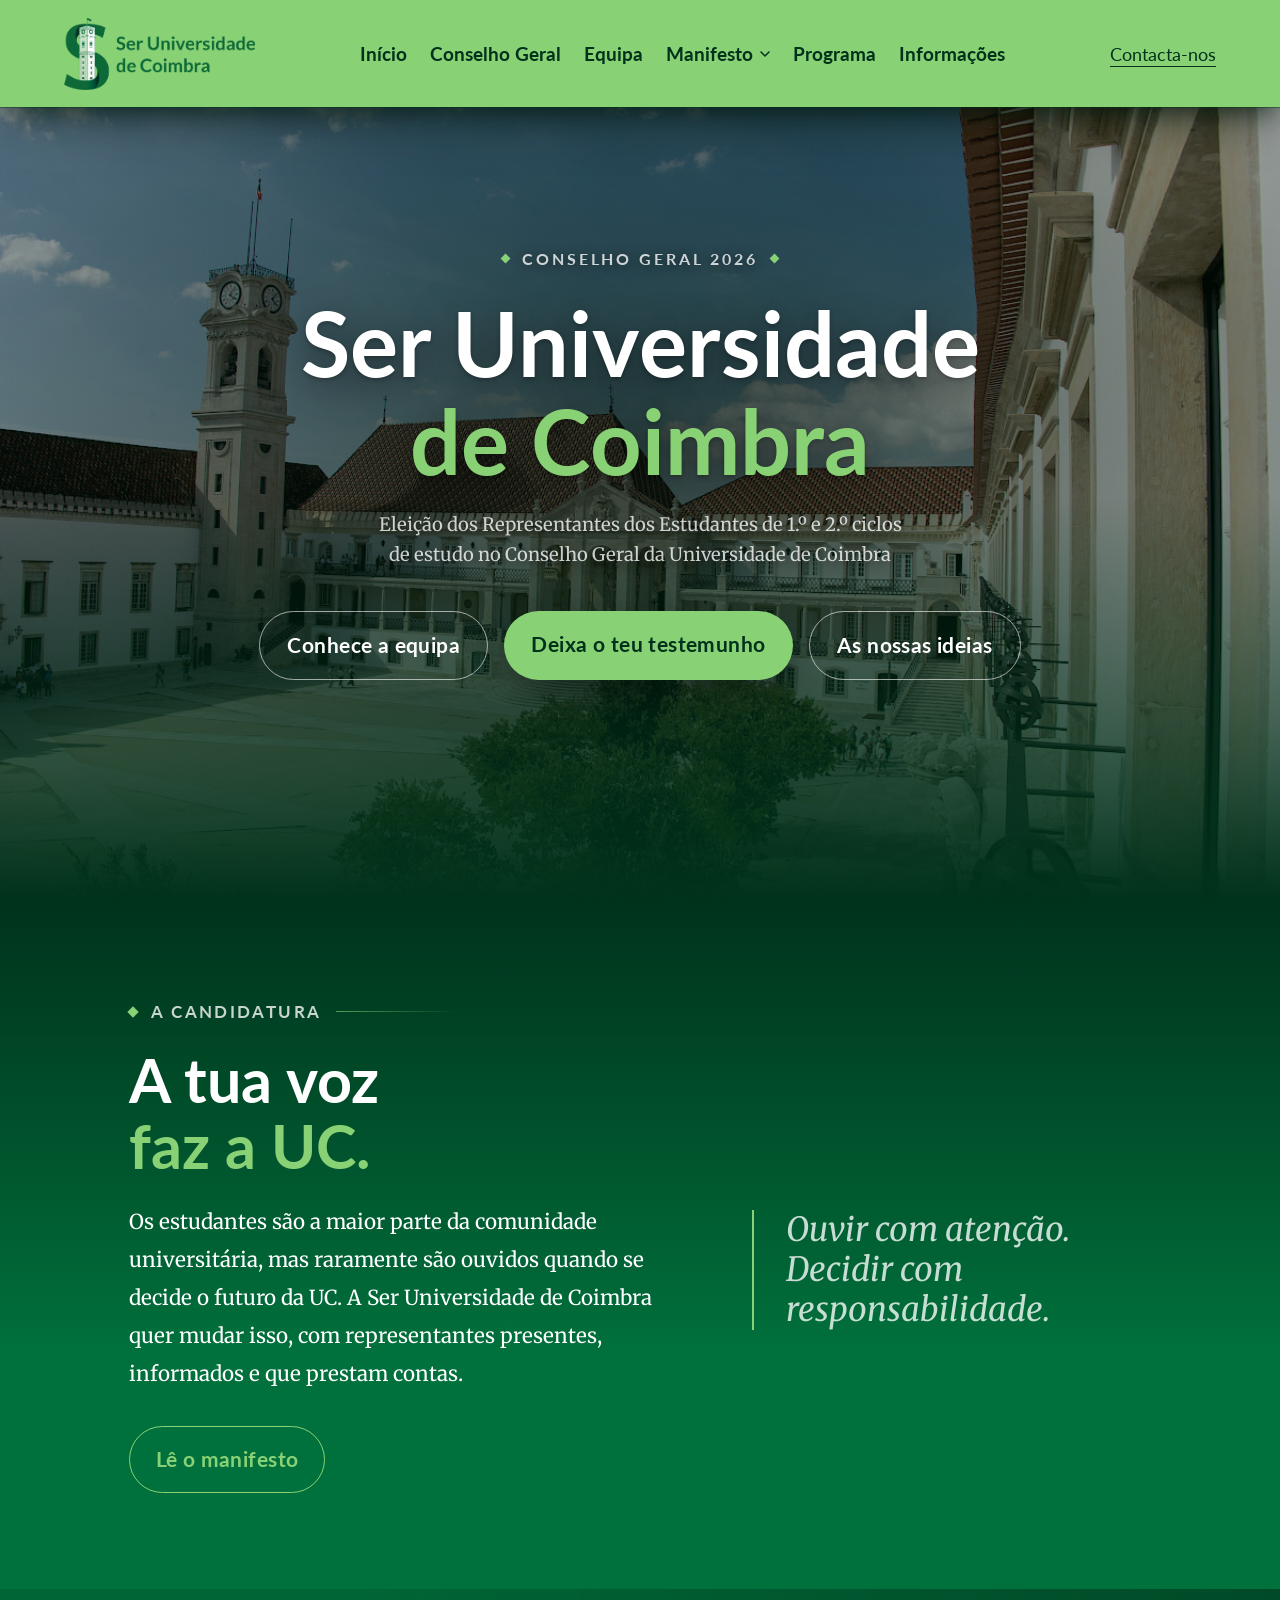
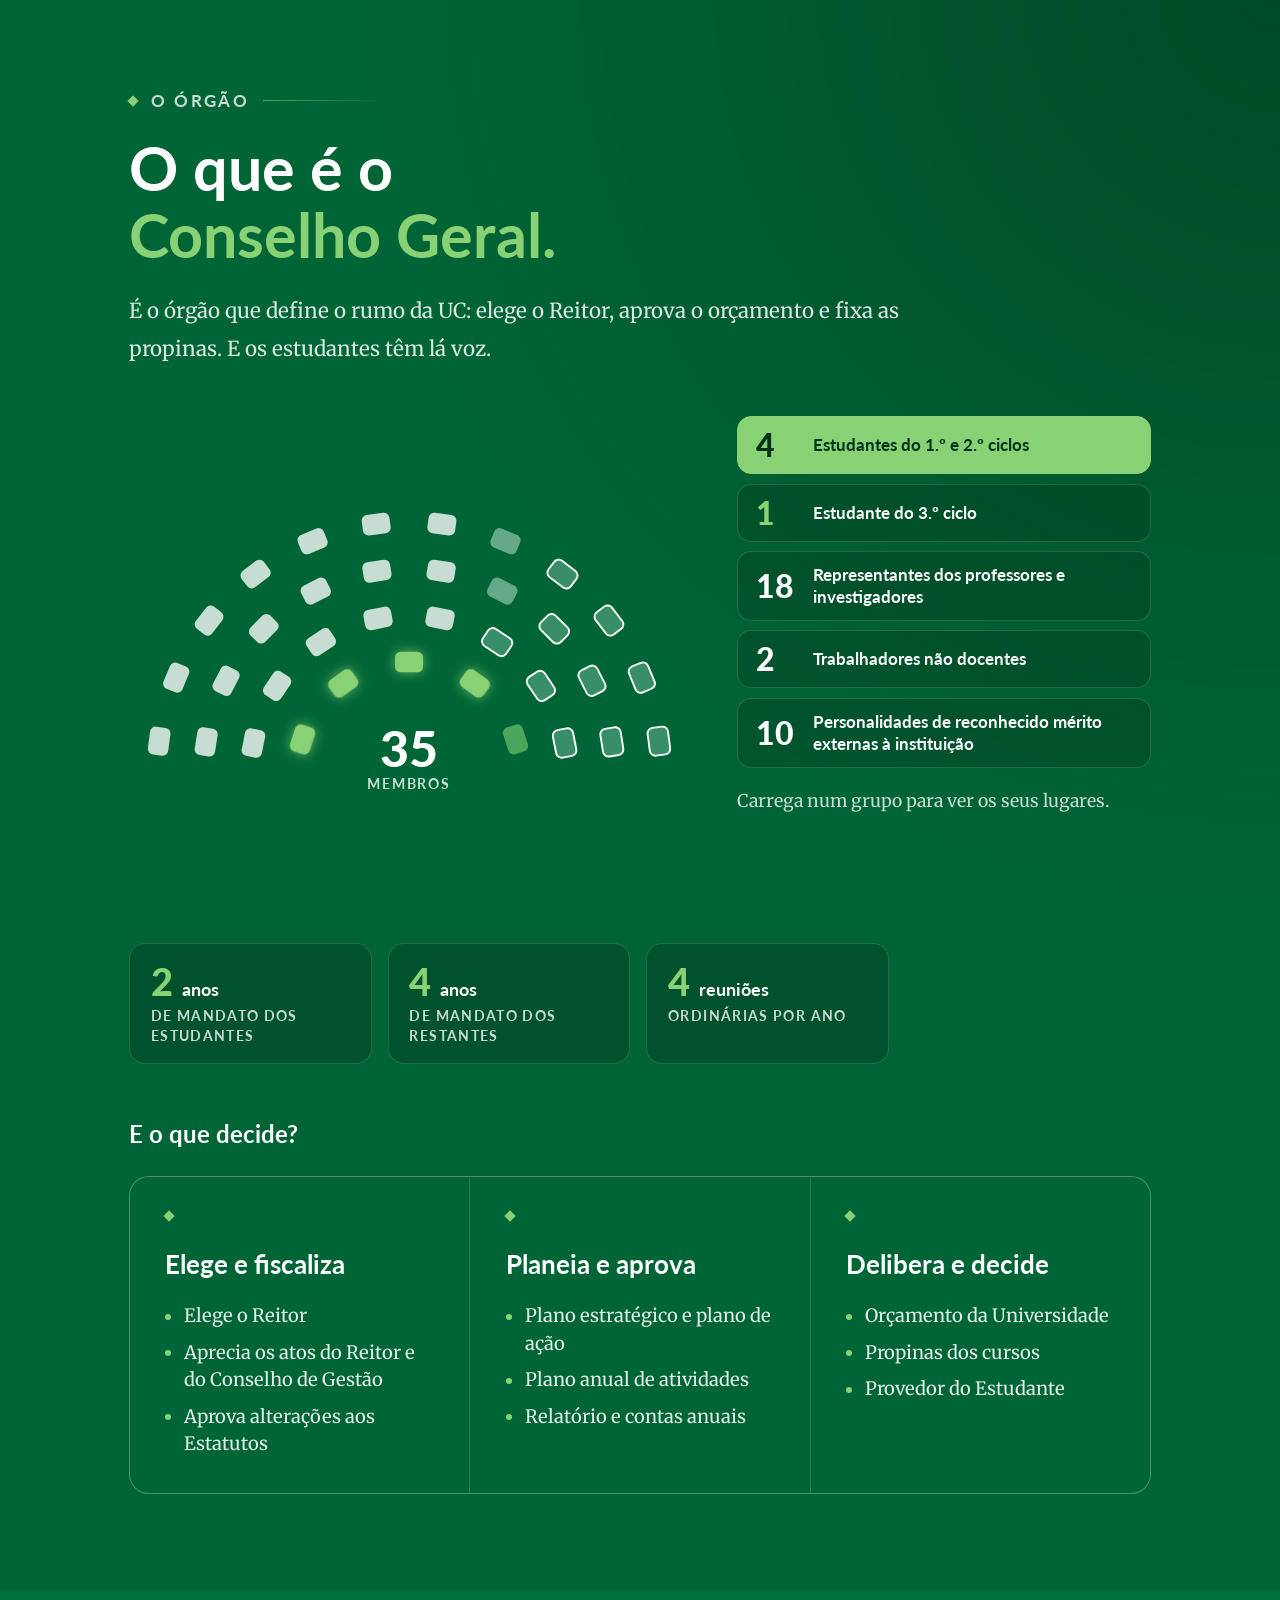
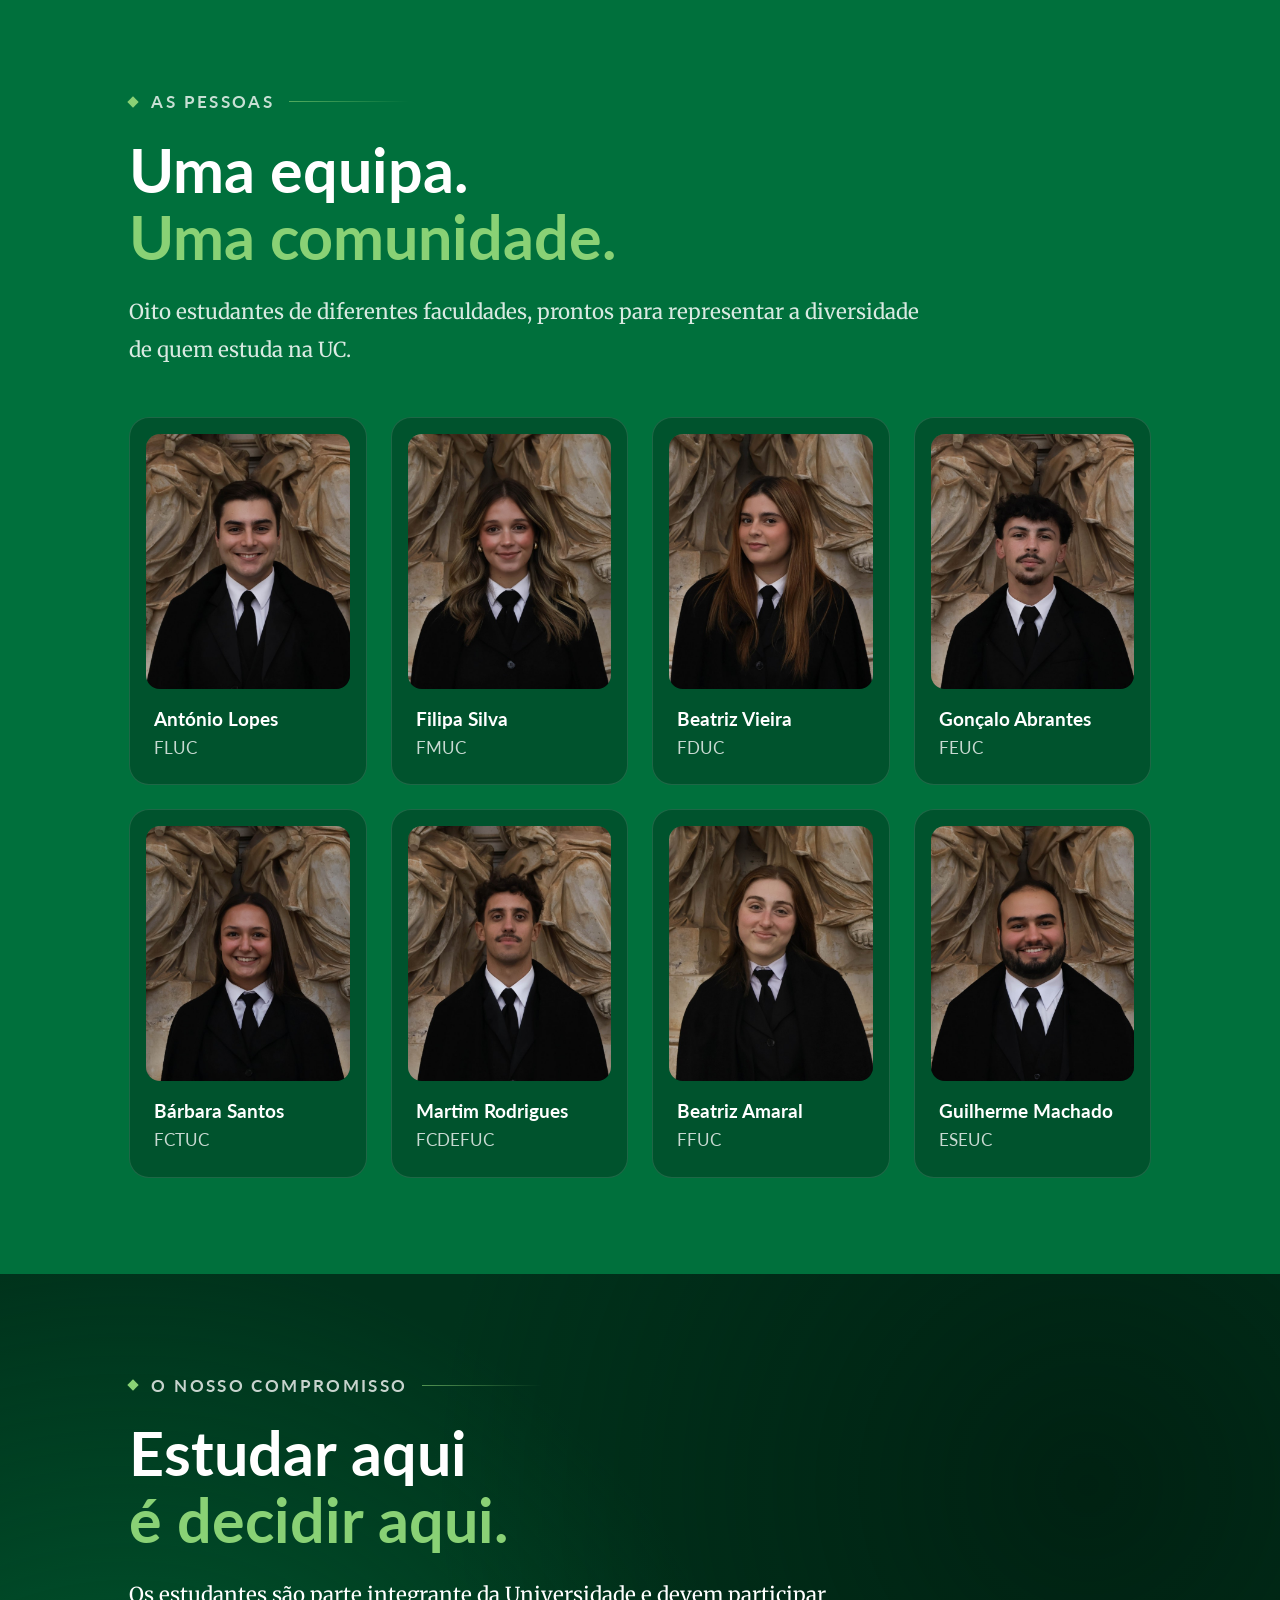
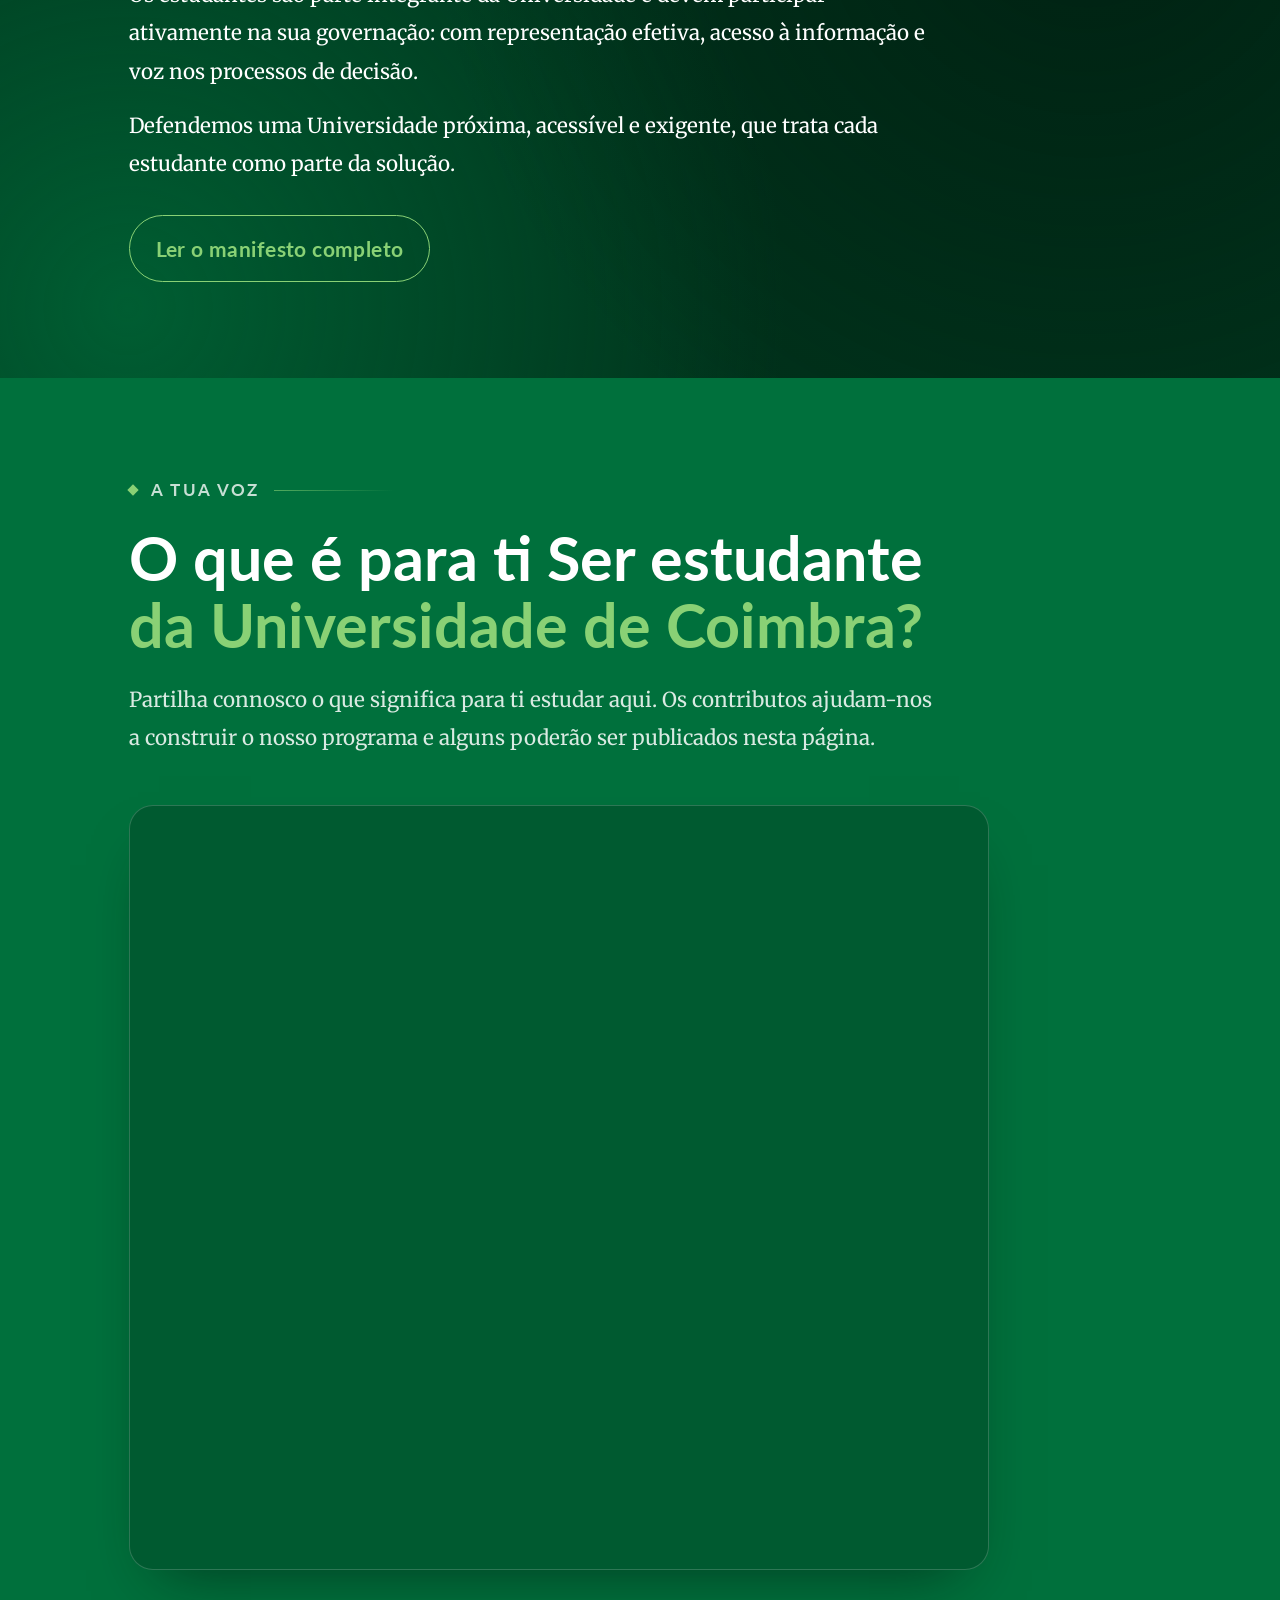
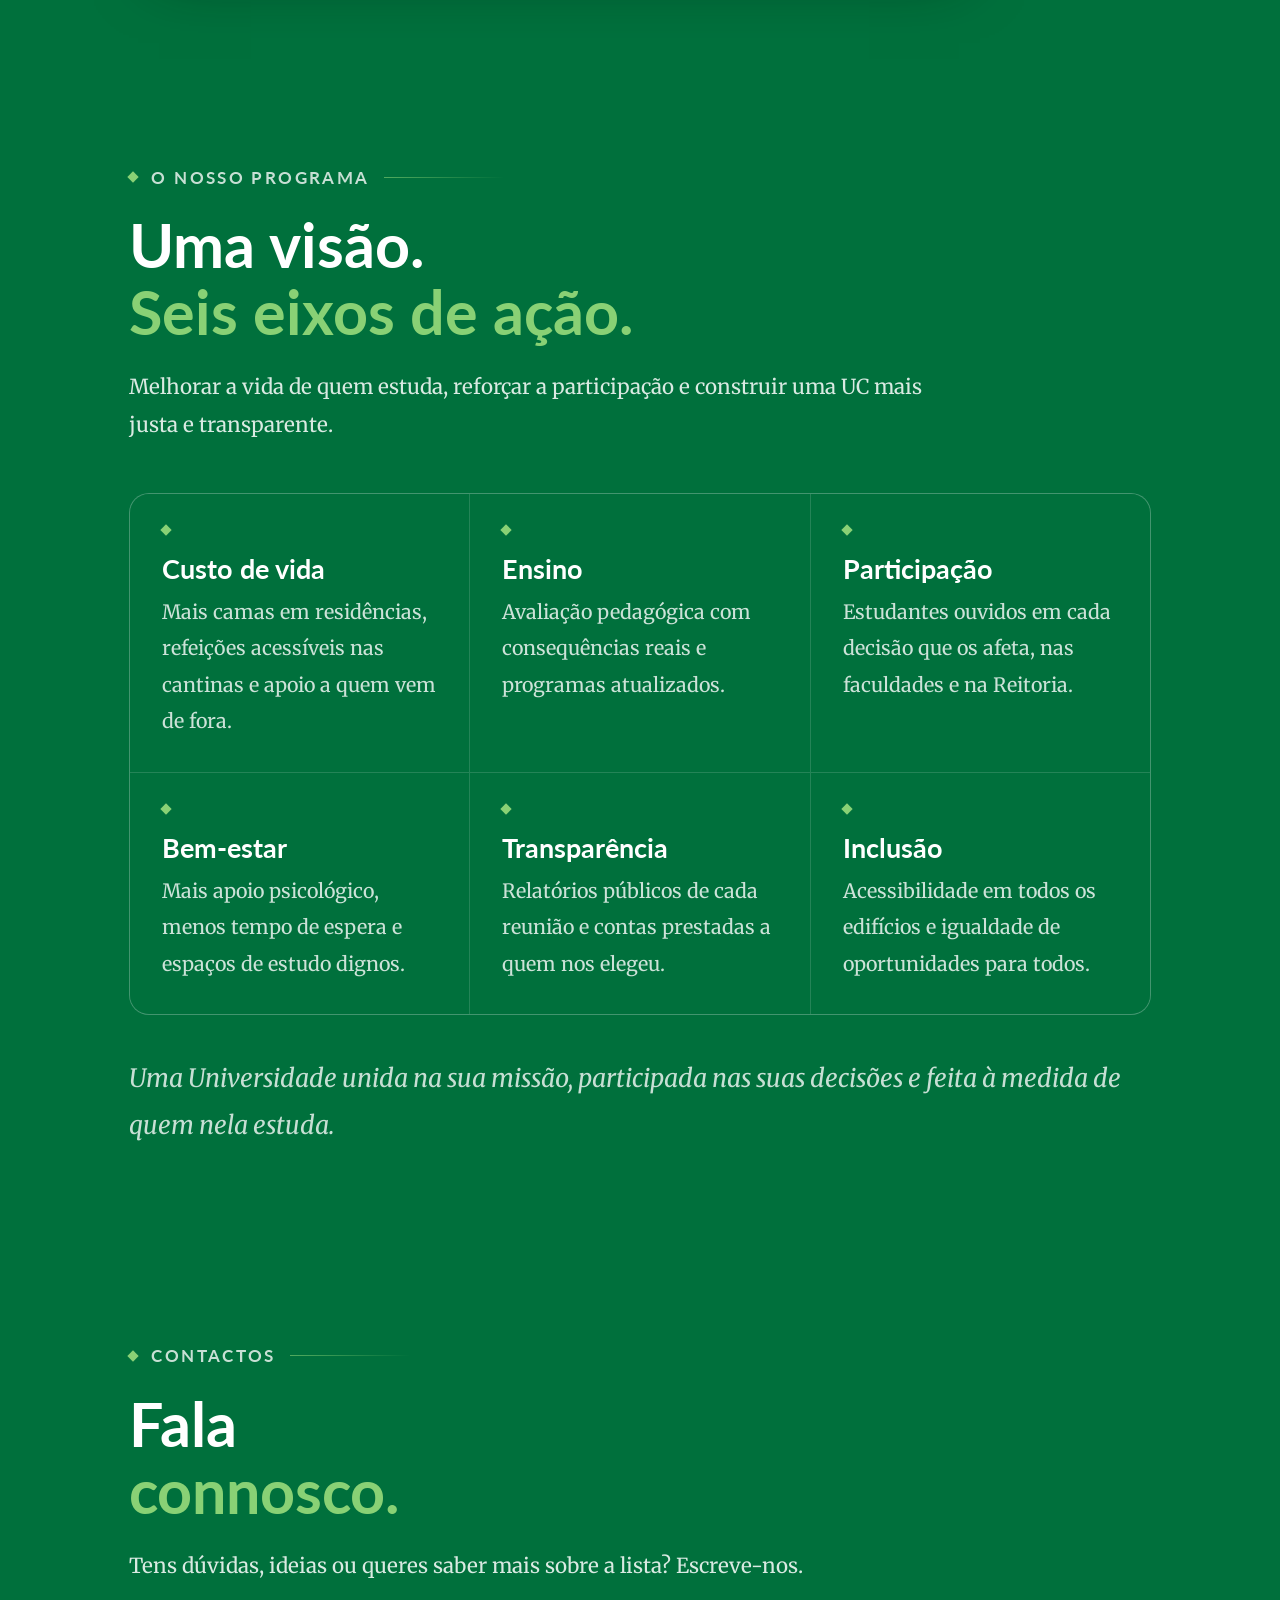
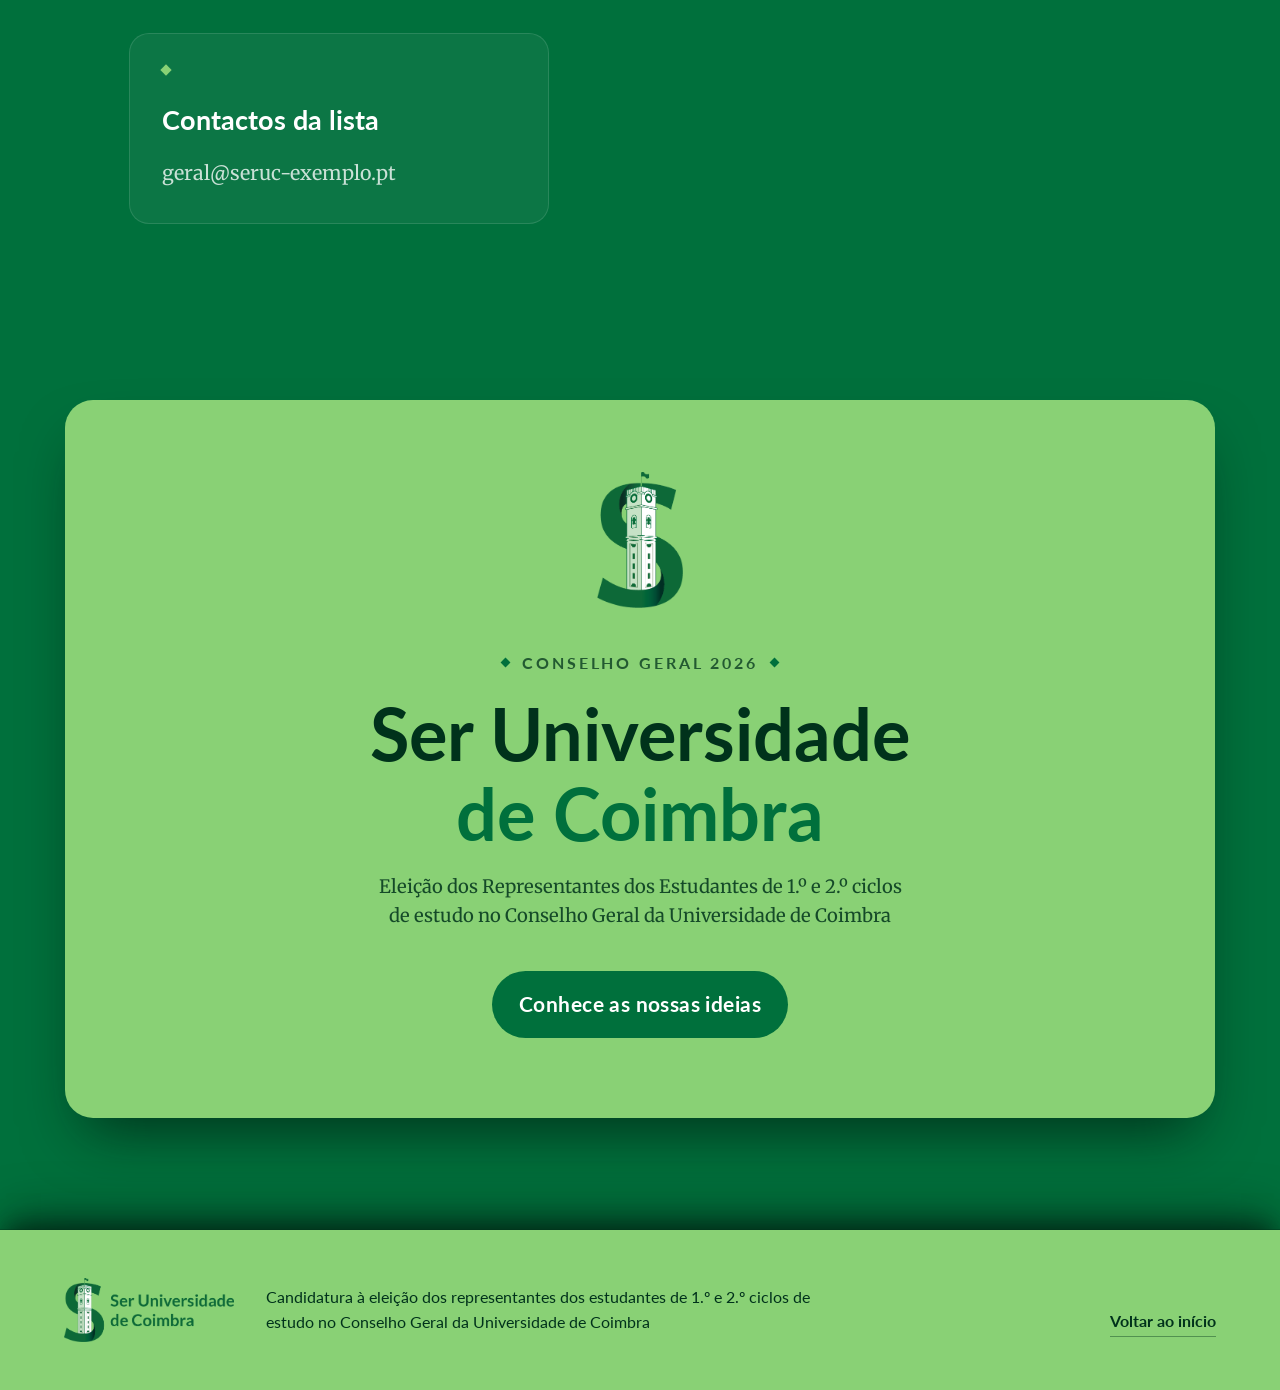
==== index.html @ 2ade587c "atualizacoes" ====
<!DOCTYPE html>
<html lang="pt">
<head>
  <meta charset="UTF-8">
  <meta name="viewport" content="width=device-width, initial-scale=1">
  <meta name="description" content="Ser Universidade de Coimbra, lista candidata à eleição dos representantes dos estudantes de 1.º e 2.º ciclos de estudo no Conselho Geral da Universidade de Coimbra.">
  <meta name="theme-color" content="#00703C">
  <title>Ser Universidade de Coimbra · Conselho Geral 2026</title>
  <link rel="preconnect" href="https://fonts.googleapis.com">
  <link rel="preconnect" href="https://fonts.gstatic.com" crossorigin>
  <link href="https://fonts.googleapis.com/css2?family=Lato:ital,wght@0,400;0,700;1,400;1,700&family=Merriweather:ital,wght@0,300;0,400;0,700;1,300;1,400&display=swap" rel="stylesheet">
  <link rel="icon" type="image/png" sizes="32x32" href="imagens/favicon-32.png">
  <link rel="apple-touch-icon" href="imagens/favicon-180.png">
  <link rel="stylesheet" href="style.css?v=3">
</head>
<body>
  <a class="saltar" href="#conteudo">Saltar para o conteúdo</a>

  <header id="cabecalho">
    <a class="marca" href="#inicio">
      <img class="marca-simbolo" src="imagens/logo-cor.png" alt="Ser Universidade de Coimbra">
    </a>
    <nav id="menu">
      <a href="#inicio">Início</a>
      <a href="#conselho-geral">Conselho Geral</a>
      <a href="#equipa">Equipa</a>
      <div class="menu-grupo">
        <button class="menu-grupo-botao" aria-expanded="false">Manifesto <svg viewBox="0 0 10 6" aria-hidden="true"><path d="M1 1l4 4 4-4" fill="none" stroke="currentColor" stroke-width="1.5" stroke-linecap="round" stroke-linejoin="round"/></svg></button>
        <div class="submenu">
          <a href="#manifesto">Em resumo</a>
          <a href="manifesto.html">Manifesto completo</a>
        </div>
      </div>
      <a href="#programa">Programa</a>
      <a href="#informacoes">Informações</a>
    </nav>
    <div class="cabecalho-acoes">
      <a class="contacto-ligacao" href="#contactos">Contacta-nos</a>
      <button class="menu-botao" aria-expanded="false" aria-controls="menu" aria-label="Abrir menu"><span></span><span></span><span></span></button>
    </div>
  </header>

  <section id="inicio">
    <div class="inicio-fundo"></div>
    <div class="inicio-conteudo">
      <p class="inicio-etiqueta">Conselho Geral 2026</p>
      <h1>Ser Universidade <em>de Coimbra</em></h1>
      <p class="inicio-subtitulo">Eleição dos Representantes dos Estudantes de 1.º e 2.º ciclos de estudo no Conselho Geral da Universidade de Coimbra</p>
      <div class="inicio-botoes">
        <a class="botao botao-secundario" href="#equipa">Conhece a equipa</a>
        <a class="botao botao-principal" href="#testemunhos">Deixa o teu testemunho</a>
        <a class="botao botao-secundario" href="#manifesto">As nossas ideias</a>
      </div>
    </div>
  </section>

  <main id="conteudo">
    <section id="apresentacao" class="bloco">
      <p class="bloco-etiqueta">A candidatura</p>
      <div class="apresentacao-grelha">
        <div>
          <h2>A tua voz <em>faz a UC.</em></h2>
          <p>Os estudantes são a maior parte da comunidade universitária, mas raramente são ouvidos quando se decide o futuro da UC. A Ser Universidade de Coimbra quer mudar isso, com representantes presentes, informados e que prestam contas.</p>
          <a class="botao-pagina" href="manifesto.html">Lê o manifesto</a>
        </div>
        <blockquote>Ouvir com atenção. Decidir com responsabilidade.</blockquote>
      </div>
    </section>

    <section id="conselho-geral" class="bloco conselho">
      <p class="bloco-etiqueta">O órgão</p>
      <h2>O que é o <em>Conselho Geral.</em></h2>
      <p class="bloco-intro">É o órgão que define o rumo da UC: elege o Reitor, aprova o orçamento e fixa as propinas. E os estudantes têm lá voz.</p>

      <div class="hemiciclo" data-ativo="">
        <div class="hemiciclo-grafico">
        <svg class="hemiciclo-svg" viewBox="0 0 600 320" role="img" aria-label="Os 35 lugares do Conselho Geral: 18 professores e investigadores, 4 estudantes do 1.º e 2.º ciclos, 1 estudante do 3.º ciclo, 2 trabalhadores e 10 personalidades externas">
          <rect class="lugar" data-grupo="estudantes-12" x="170.9" y="251.9" width="30" height="22" rx="6" transform="rotate(-72.0 185.9 262.9)"/>
          <rect class="lugar" data-grupo="estudantes-12" x="214.5" y="191.9" width="30" height="22" rx="6" transform="rotate(-36.0 229.5 202.9)"/>
          <rect class="lugar" data-grupo="estudantes-12" x="285.0" y="169.0" width="30" height="22" rx="6" transform="rotate(0.0 300.0 180.0)"/>
          <rect class="lugar" data-grupo="estudantes-12" x="355.5" y="191.9" width="30" height="22" rx="6" transform="rotate(36.0 370.5 202.9)"/>
          <rect class="lugar" data-grupo="estudantes-3" x="399.1" y="251.9" width="30" height="22" rx="6" transform="rotate(72.0 414.1 262.9)"/>
          <rect class="lugar" data-grupo="docentes" x="118.3" y="255.8" width="30" height="22" rx="6" transform="rotate(-78.8 133.3 266.8)"/>
          <rect class="lugar" data-grupo="docentes" x="143.7" y="194.6" width="30" height="22" rx="6" transform="rotate(-56.2 158.7 205.6)"/>
          <rect class="lugar" data-grupo="docentes" x="190.6" y="147.7" width="30" height="22" rx="6" transform="rotate(-33.7 205.6 158.7)"/>
          <rect class="lugar" data-grupo="docentes" x="251.8" y="122.3" width="30" height="22" rx="6" transform="rotate(-11.2 266.8 133.3)"/>
          <rect class="lugar" data-grupo="docentes" x="318.2" y="122.3" width="30" height="22" rx="6" transform="rotate(11.2 333.2 133.3)"/>
          <rect class="lugar" data-grupo="externos" x="379.4" y="147.7" width="30" height="22" rx="6" transform="rotate(33.8 394.4 158.7)"/>
          <rect class="lugar" data-grupo="externos" x="426.3" y="194.6" width="30" height="22" rx="6" transform="rotate(56.2 441.3 205.6)"/>
          <rect class="lugar" data-grupo="externos" x="451.7" y="255.8" width="30" height="22" rx="6" transform="rotate(78.8 466.7 266.8)"/>
          <rect class="lugar" data-grupo="docentes" x="67.7" y="254.6" width="30" height="22" rx="6" transform="rotate(-81.0 82.7 265.6)"/>
          <rect class="lugar" data-grupo="docentes" x="89.0" y="189.1" width="30" height="22" rx="6" transform="rotate(-63.0 104.0 200.1)"/>
          <rect class="lugar" data-grupo="docentes" x="129.4" y="133.4" width="30" height="22" rx="6" transform="rotate(-45.0 144.4 144.4)"/>
          <rect class="lugar" data-grupo="docentes" x="185.1" y="93.0" width="30" height="22" rx="6" transform="rotate(-27.0 200.1 104.0)"/>
          <rect class="lugar" data-grupo="docentes" x="250.6" y="71.7" width="30" height="22" rx="6" transform="rotate(-9.0 265.6 82.7)"/>
          <rect class="lugar" data-grupo="docentes" x="319.4" y="71.7" width="30" height="22" rx="6" transform="rotate(9.0 334.4 82.7)"/>
          <rect class="lugar" data-grupo="trabalhadores" x="384.9" y="93.0" width="30" height="22" rx="6" transform="rotate(27.0 399.9 104.0)"/>
          <rect class="lugar" data-grupo="externos" x="440.6" y="133.4" width="30" height="22" rx="6" transform="rotate(45.0 455.6 144.4)"/>
          <rect class="lugar" data-grupo="externos" x="481.0" y="189.1" width="30" height="22" rx="6" transform="rotate(63.0 496.0 200.1)"/>
          <rect class="lugar" data-grupo="externos" x="502.3" y="254.6" width="30" height="22" rx="6" transform="rotate(81.0 517.3 265.6)"/>
          <rect class="lugar" data-grupo="docentes" x="17.3" y="253.8" width="30" height="22" rx="6" transform="rotate(-82.5 32.3 264.8)"/>
          <rect class="lugar" data-grupo="docentes" x="35.6" y="185.7" width="30" height="22" rx="6" transform="rotate(-67.5 50.6 196.7)"/>
          <rect class="lugar" data-grupo="docentes" x="70.8" y="124.6" width="30" height="22" rx="6" transform="rotate(-52.5 85.8 135.6)"/>
          <rect class="lugar" data-grupo="docentes" x="120.6" y="74.8" width="30" height="22" rx="6" transform="rotate(-37.5 135.6 85.8)"/>
          <rect class="lugar" data-grupo="docentes" x="181.7" y="39.6" width="30" height="22" rx="6" transform="rotate(-22.5 196.7 50.6)"/>
          <rect class="lugar" data-grupo="docentes" x="249.8" y="21.3" width="30" height="22" rx="6" transform="rotate(-7.5 264.8 32.3)"/>
          <rect class="lugar" data-grupo="docentes" x="320.2" y="21.3" width="30" height="22" rx="6" transform="rotate(7.5 335.2 32.3)"/>
          <rect class="lugar" data-grupo="trabalhadores" x="388.3" y="39.6" width="30" height="22" rx="6" transform="rotate(22.5 403.3 50.6)"/>
          <rect class="lugar" data-grupo="externos" x="449.4" y="74.8" width="30" height="22" rx="6" transform="rotate(37.5 464.4 85.8)"/>
          <rect class="lugar" data-grupo="externos" x="499.2" y="124.6" width="30" height="22" rx="6" transform="rotate(52.5 514.2 135.6)"/>
          <rect class="lugar" data-grupo="externos" x="534.4" y="185.7" width="30" height="22" rx="6" transform="rotate(67.5 549.4 196.7)"/>
          <rect class="lugar" data-grupo="externos" x="552.7" y="253.8" width="30" height="22" rx="6" transform="rotate(82.5 567.7 264.8)"/>
          <text class="hemiciclo-total" x="300" y="292" text-anchor="middle">35</text>
          <text class="hemiciclo-total-legenda" x="300" y="316" text-anchor="middle">membros</text>
        </svg>
        </div>
        <div class="hemiciclo-painel">
          <div class="grupos" role="group" aria-label="Escolhe um grupo para ver os seus lugares">
            <button type="button" class="grupo grupo-estudantes-12" data-grupo="estudantes-12"><strong>4</strong><span>Estudantes do 1.º e 2.º ciclos</span></button>
            <button type="button" class="grupo grupo-estudantes-3" data-grupo="estudantes-3"><strong>1</strong><span>Estudante do 3.º ciclo</span></button>
            <button type="button" class="grupo grupo-docentes" data-grupo="docentes"><strong>18</strong><span>Representantes dos professores e investigadores</span></button>
            <button type="button" class="grupo grupo-trabalhadores" data-grupo="trabalhadores"><strong>2</strong><span>Trabalhadores não docentes</span></button>
            <button type="button" class="grupo grupo-externos" data-grupo="externos"><strong>10</strong><span>Personalidades de reconhecido mérito externas à instituição</span></button>
          </div>
          <p class="hemiciclo-nota" aria-live="polite">Carrega num grupo para ver os seus lugares.</p>
        </div>
      </div>

      <div class="conselho-factos">
        <div class="facto"><p class="facto-numero">2 <span>anos</span></p><p class="facto-nota">de mandato dos estudantes</p></div>
        <div class="facto"><p class="facto-numero">4 <span>anos</span></p><p class="facto-nota">de mandato dos restantes</p></div>
        <div class="facto"><p class="facto-numero">4 <span>reuniões</span></p><p class="facto-nota">ordinárias por ano</p></div>
      </div>

      <p class="competencias-titulo">E o que decide?</p>
      <div class="competencias">
        <article class="competencia">
          <h4>Elege e fiscaliza</h4>
          <ul>
            <li>Elege o Reitor</li>
            <li>Aprecia os atos do Reitor e do Conselho de Gestão</li>
            <li>Aprova alterações aos Estatutos</li>
          </ul>
        </article>
        <article class="competencia">
          <h4>Planeia e aprova</h4>
          <ul>
            <li>Plano estratégico e plano de ação</li>
            <li>Plano anual de atividades</li>
            <li>Relatório e contas anuais</li>
          </ul>
        </article>
        <article class="competencia">
          <h4>Delibera e decide</h4>
          <ul>
            <li>Orçamento da Universidade</li>
            <li>Propinas dos cursos</li>
            <li>Provedor do Estudante</li>
          </ul>
        </article>
      </div>
    </section>

    <section id="equipa" class="bloco">
      <p class="bloco-etiqueta">As pessoas</p>
      <h2>Uma equipa. <em>Uma comunidade.</em></h2>
      <p class="bloco-intro">Oito estudantes de diferentes faculdades, prontos para representar a diversidade de quem estuda na UC.</p>
      <div class="equipa-grelha">
        <article class="candidato">
          <div class="candidato-foto"><img src="imagens/equipa/antonio.jpg" alt="António Lopes" loading="lazy"></div>
          <h3>António Lopes</h3>
          <p>FLUC</p>
        </article>
        <article class="candidato">
          <div class="candidato-foto"><img src="imagens/equipa/filipa_silva.jpg" alt="Filipa Silva" loading="lazy"></div>
          <h3>Filipa Silva</h3>
          <p>FMUC</p>
        </article>
        <article class="candidato">
          <div class="candidato-foto"><img src="imagens/equipa/beatriz_vieira.jpg" alt="Beatriz Vieira" loading="lazy"></div>
          <h3>Beatriz Vieira</h3>
          <p>FDUC</p>
        </article>
        <article class="candidato">
          <div class="candidato-foto"><img src="imagens/equipa/goncalo_abrantes.jpg" alt="Gonçalo Abrantes" loading="lazy"></div>
          <h3>Gonçalo Abrantes</h3>
          <p>FEUC</p>
        </article>
        <article class="candidato">
          <div class="candidato-foto"><img src="imagens/equipa/barbara_santos.jpg" alt="Bárbara Santos" loading="lazy"></div>
          <h3>Bárbara Santos</h3>
          <p>FCTUC</p>
        </article>
        <article class="candidato">
          <div class="candidato-foto"><img src="imagens/equipa/martim_rodrigues.jpg" alt="Martim Rodrigues" loading="lazy"></div>
          <h3>Martim Rodrigues</h3>
          <p>FCDEFUC</p>
        </article>
        <article class="candidato">
          <div class="candidato-foto"><img src="imagens/equipa/beatriz_amaral.jpg" alt="Beatriz Amaral" loading="lazy"></div>
          <h3>Beatriz Amaral</h3>
          <p>FFUC</p>
        </article>
        <article class="candidato">
          <div class="candidato-foto"><img src="imagens/equipa/guilherme_machado.jpg" alt="Guilherme Machado" loading="lazy"></div>
          <h3>Guilherme Machado</h3>
          <p>ESEUC</p>
        </article>
      </div>
    </section>

    <section id="manifesto" class="bloco bloco-destaque">
      <p class="bloco-etiqueta">O nosso compromisso</p>
      <h2>Estudar aqui <em>é decidir aqui.</em></h2>
      <p>Os estudantes são parte integrante da Universidade e devem participar ativamente na sua governação: com representação efetiva, acesso à informação e voz nos processos de decisão.</p>
      <p>Defendemos uma Universidade próxima, acessível e exigente, que trata cada estudante como parte da solução.</p>
      <a class="botao-pagina" href="manifesto.html">Ler o manifesto completo</a>
    </section>

    <section id="testemunhos" class="bloco testemunhos">
      <p class="bloco-etiqueta">A tua voz</p>
      <h2>O que é para ti Ser estudante <em>da Universidade de Coimbra?</em></h2>
      <p class="bloco-intro">Partilha connosco o que significa para ti estudar aqui. Os contributos ajudam-nos a construir o nosso programa e alguns poderão ser publicados nesta página.</p>
      <div class="testemunhos-cartao">
        <iframe data-tally-src="https://tally.so/embed/xVMOxd?alignLeft=1&hideTitle=1&transparentBackground=1&dynamicHeight=1" loading="lazy" width="100%" height="711" frameborder="0" marginheight="0" marginwidth="0" title="Testemunhos - Ser estudante da UC"></iframe>
      </div>

      <div class="testemunhos-publicados">
        <p class="testemunhos-subtitulo">O que dizem os estudantes</p>
        <div class="testemunhos-lista"></div>
        <button class="botao-pagina testemunhos-mais" type="button" hidden>Ver mais testemunhos</button>
      </div>
    </section>

    <section id="programa" class="bloco">
      <p class="bloco-etiqueta">O nosso programa</p>
      <h2>Uma visão. <em>Seis eixos de ação.</em></h2>
      <p class="bloco-intro">Melhorar a vida de quem estuda, reforçar a participação e construir uma UC mais justa e transparente.</p>
      <div class="programa-grelha">
        <article class="eixo" id="eixo-custo">
          <h3>Custo de vida</h3>
          <p>Mais camas em residências, refeições acessíveis nas cantinas e apoio a quem vem de fora.</p>
        </article>
        <article class="eixo" id="eixo-ensino">
          <h3>Ensino</h3>
          <p>Avaliação pedagógica com consequências reais e programas atualizados.</p>
        </article>
        <article class="eixo" id="eixo-participacao">
          <h3>Participação</h3>
          <p>Estudantes ouvidos em cada decisão que os afeta, nas faculdades e na Reitoria.</p>
        </article>
        <article class="eixo" id="eixo-bem-estar">
          <h3>Bem-estar</h3>
          <p>Mais apoio psicológico, menos tempo de espera e espaços de estudo dignos.</p>
        </article>
        <article class="eixo" id="eixo-transparencia">
          <h3>Transparência</h3>
          <p>Relatórios públicos de cada reunião e contas prestadas a quem nos elegeu.</p>
        </article>
        <article class="eixo" id="eixo-inclusao">
          <h3>Inclusão</h3>
          <p>Acessibilidade em todos os edifícios e igualdade de oportunidades para todos.</p>
        </article>
      </div>
      <p class="programa-fecho">Uma Universidade unida na sua missão, participada nas suas decisões e feita à medida de quem nela estuda.</p>
    </section>

    <section id="informacoes" class="bloco">
      <p class="bloco-etiqueta">Contactos</p>
      <h2>Fala <em>connosco.</em></h2>
      <p class="bloco-intro">Tens dúvidas, ideias ou queres saber mais sobre a lista? Escreve-nos.</p>
      <div class="info-grelha">
        <a class="info-cartao" id="contactos" href="mailto:geral@seruc-exemplo.pt">
          <strong>Contactos da lista</strong>
          <span>geral@seruc-exemplo.pt</span>
        </a>
      </div>
    </section>

    <section class="chamada">
      <div class="chamada-cartao">
        <img class="chamada-logo" src="imagens/simbolo-cor.png" alt="Símbolo da lista Ser Universidade de Coimbra">
        <p class="inicio-etiqueta">Conselho Geral 2026</p>
        <h2>Ser Universidade <em>de Coimbra</em></h2>
        <p class="inicio-subtitulo">Eleição dos Representantes dos Estudantes de 1.º e 2.º ciclos de estudo no Conselho Geral da Universidade de Coimbra</p>
        <a class="botao botao-principal" href="manifesto.html">Conhece as nossas ideias</a>
      </div>
    </section>
  </main>

  <footer>
    <div class="rodape-marca">
      <img class="marca-simbolo" src="imagens/logo-cor.png" alt="Ser Universidade de Coimbra">
      <p>Candidatura à eleição dos representantes dos estudantes de 1.º e 2.º ciclos de estudo no Conselho Geral da Universidade de Coimbra</p>
    </div>
    <a class="ligacao" href="#inicio">Voltar ao início</a>
  </footer>

  <script src="script.js?v=3"></script>
  <script>var d=document,w="https://tally.so/widgets/embed.js",v=function(){"undefined"!=typeof Tally?Tally.loadEmbeds():d.querySelectorAll("iframe[data-tally-src]:not([src])").forEach((function(e){e.src=e.dataset.tallySrc}))};if("undefined"!=typeof Tally)v();else if(d.querySelector('script[src="'+w+'"]')==null){var s=d.createElement("script");s.src=w,s.onload=v,s.onerror=v,d.body.appendChild(s);}</script>
</body>
</html>
---- style.css ----
:root {
  --escuro: #00703C;
  --profundo: color-mix(in srgb, var(--escuro) 45%, black);
  --sombra: color-mix(in srgb, var(--escuro) 20%, black);
  --destaque: #89D175;
  --texto: #FFFFFF;
  --texto-suave: rgba(255, 255, 255, 0.78);
  --fonte-marca: "Lato", system-ui, sans-serif;
  --fonte-titulos: "Lato", system-ui, sans-serif;
  --fonte-texto: "Merriweather", Georgia, serif;
}

* {
  box-sizing: border-box;
  margin: 0;
  padding: 0;
}

html {
  scroll-behavior: smooth;
  scroll-padding-top: 7rem;
}

body {
  font-family: var(--fonte-texto);
  color: var(--texto);
  background: var(--escuro);
  font-size: 1.29rem;
  line-height: 1.85;
}

h1, h2, h3 {
  font-family: var(--fonte-titulos);
  font-weight: 700;
  line-height: 1.1;
}

h1 em, h2 em {
  display: block;
  font-style: normal;
  font-weight: inherit;
  color: var(--destaque);
}

a:focus-visible, button:focus-visible {
  outline: 2px solid var(--destaque);
  outline-offset: 3px;
}

.saltar {
  position: absolute;
  left: 1rem;
  top: -3rem;
  z-index: 100;
  padding: 0.5rem 1rem;
  background: var(--destaque);
  color: var(--profundo);
  border-radius: 6px;
}

.saltar:focus {
  top: 1rem;
}

#cabecalho {
  position: fixed;
  top: 0;
  left: 0;
  right: 0;
  z-index: 50;
  display: flex;
  justify-content: space-between;
  align-items: center;
  padding: 1.1rem 5%;
  background: var(--destaque);
  box-shadow:
    0 1px 0 color-mix(in srgb, var(--profundo) 40%, transparent),
    0 10px 22px -6px color-mix(in srgb, var(--sombra) 60%, transparent),
    0 24px 48px -12px color-mix(in srgb, var(--sombra) 55%, transparent);
  transition: padding 0.4s ease;
}

#cabecalho.compacto {
  padding: 0.6rem 5%;
  background: var(--destaque);
  box-shadow:
    0 1px 0 color-mix(in srgb, var(--profundo) 40%, transparent),
    0 10px 22px -6px color-mix(in srgb, var(--sombra) 60%, transparent),
    0 24px 48px -12px color-mix(in srgb, var(--sombra) 55%, transparent);
}

.marca {
  display: flex;
  align-items: center;
  gap: 0.7rem;
  color: var(--texto);
  text-decoration: none;
}

.marca-simbolo {
  width: auto;
  height: 4.5rem;
  flex-shrink: 0;
  transition: height 0.4s ease;
}

#cabecalho.compacto .marca-simbolo {
  height: 3.4rem;
}

.marca-nome {
  font-family: var(--fonte-marca);
  font-size: 1.35rem;
  font-weight: 700;
  line-height: 1.15;
}

.cabecalho-acoes {
  display: flex;
  align-items: center;
  gap: 1.4rem;
}

.contacto-ligacao {
  color: var(--profundo);
  font-size: 1.15rem;
  text-decoration: underline;
  text-decoration-thickness: 1px;
  text-underline-offset: 5px;
  transition: color 0.3s ease;
}

.contacto-ligacao:hover {
  color: var(--profundo);
  text-decoration-thickness: 2px;
}

nav {
  display: flex;
  align-items: center;
  gap: clamp(1rem, 1.8vw, 2rem);
}

nav > a,
.menu-grupo-botao {
  display: inline-flex;
  align-items: center;
  gap: 0.4rem;
  padding: 0.4rem 0;
  background: none;
  border: none;
  color: var(--texto);
  font: inherit;
  font-size: 1.2rem;
  font-weight: 700;
  text-decoration: none;
  cursor: pointer;
  transition: color 0.3s ease;
}

nav > a:hover,
.menu-grupo-botao:hover,
.menu-grupo-botao.atual {
  color: var(--destaque);
}

.menu-grupo-botao svg {
  width: 10px;
  height: 6px;
  transition: transform 0.3s ease;
}

.menu-grupo {
  position: relative;
}

.submenu {
  position: absolute;
  top: calc(100% + 0.7rem);
  left: -1rem;
  min-width: 230px;
  display: flex;
  flex-direction: column;
  padding: 0.6rem;
  border-radius: 14px;
  background: var(--escuro);
  border: 1px solid color-mix(in srgb, var(--destaque) 25%, transparent);
  box-shadow: 0 20px 50px color-mix(in srgb, var(--sombra) 45%, transparent);
  opacity: 0;
  visibility: hidden;
  transform: translateY(-6px);
  transition: opacity 0.25s ease, transform 0.25s ease, visibility 0.25s;
}

.submenu::before {
  content: "";
  position: absolute;
  top: -0.8rem;
  left: 0;
  right: 0;
  height: 0.8rem;
}

.submenu a {
  padding: 0.55rem 0.8rem;
  border-radius: 8px;
  color: var(--texto);
  font-size: 1.08rem;
  text-decoration: none;
  transition: background 0.25s ease, color 0.25s ease;
}

.submenu a:hover {
  background: color-mix(in srgb, var(--texto-suave) 10%, transparent);
  color: var(--destaque);
}

.menu-grupo.aberto .submenu {
  opacity: 1;
  visibility: visible;
  transform: none;
}

.menu-grupo.aberto .menu-grupo-botao svg {
  transform: rotate(180deg);
}

@media (hover: hover) {
  #cabecalho:not(.compacto) .menu-grupo:hover .submenu {
    opacity: 1;
    visibility: visible;
    transform: none;
  }

  #cabecalho:not(.compacto) .menu-grupo:hover .menu-grupo-botao svg {
    transform: rotate(180deg);
  }
}

.menu-botao {
  display: none;
  flex-direction: column;
  justify-content: center;
  align-items: center;
  gap: 5px;
  width: 2.4rem;
  height: 2.4rem;
  padding: 0;
  background: none;
  border: none;
  cursor: pointer;
}

.menu-botao span {
  width: 24px;
  height: 3px;
  border-radius: 2px;
  background: var(--escuro);
  transition: transform 0.3s ease, opacity 0.3s ease, background 0.3s ease;
}

.menu-botao:hover span {
  background: var(--destaque);
}

.menu-botao[aria-expanded="true"] span:nth-child(1) {
  transform: translateY(8px) rotate(45deg);
}

.menu-botao[aria-expanded="true"] span:nth-child(2) {
  opacity: 0;
}

.menu-botao[aria-expanded="true"] span:nth-child(3) {
  transform: translateY(-8px) rotate(-45deg);
}

#cabecalho.sem-transicao nav,
#cabecalho.sem-transicao nav * {
  transition: none !important;
}

#cabecalho.compacto .menu-botao {
  display: flex;
}

#cabecalho.compacto nav {
  position: absolute;
  top: 100%;
  right: 5%;
  width: min(320px, 90%);
  max-height: calc(100vh - 6rem);
  overflow-y: auto;
  flex-direction: column;
  align-items: stretch;
  gap: 0.2rem;
  padding: 1.2rem 1.4rem;
  border-radius: 16px;
  background: var(--escuro);
  border: 1px solid color-mix(in srgb, var(--destaque) 25%, transparent);
  box-shadow: 0 20px 50px color-mix(in srgb, var(--sombra) 45%, transparent);
  opacity: 0;
  visibility: hidden;
  transform: translateY(-10px);
  transition: opacity 0.3s ease, transform 0.3s ease, visibility 0.3s;
}

#cabecalho.compacto nav.aberto {
  opacity: 1;
  visibility: visible;
  transform: none;
}

#cabecalho.compacto nav > a,
#cabecalho.compacto .menu-grupo-botao {
  width: 100%;
  justify-content: space-between;
  padding: 0.65rem 0;
}

#cabecalho.compacto .submenu {
  position: static;
  display: none;
  min-width: 0;
  padding: 0 0 0.5rem 0.6rem;
  background: none;
  border: none;
  box-shadow: none;
  opacity: 1;
  visibility: visible;
  transform: none;
}

#cabecalho.compacto .submenu::before {
  display: none;
}

#cabecalho.compacto .menu-grupo.aberto .submenu {
  display: flex;
}

.marca {
  color: var(--profundo);
}

.menu-botao:hover span {
  background: var(--profundo);
}

#cabecalho:not(.compacto) nav > a,
#cabecalho:not(.compacto) .menu-grupo-botao {
  color: var(--profundo);
  text-decoration: underline;
  text-decoration-color: transparent;
  text-decoration-thickness: 1.5px;
  text-underline-offset: 6px;
  transition: color 0.3s ease, text-decoration-color 0.3s ease;
}

#cabecalho:not(.compacto) nav > a:hover,
#cabecalho:not(.compacto) .menu-grupo-botao:hover,
#cabecalho:not(.compacto) .menu-grupo-botao.atual {
  color: var(--profundo);
  text-decoration-color: currentColor;
}

#inicio {
  position: relative;
  overflow: hidden;
  isolation: isolate;
  min-height: 100vh;
  display: flex;
  flex-direction: column;
  justify-content: center;
  padding: 10rem 5% 9rem;
}

.inicio-fundo {
  position: absolute;
  inset: 0;
  top: var(--altura-cabecalho, 6.7rem);
  z-index: -2;
  background: url("imagens/abertura.jpg") center / cover no-repeat;
  filter: saturate(0.75);
}

.pagina-topo::before {
  content: "";
  position: absolute;
  inset: 0;
  z-index: -1;
  background: var(--escuro);
  opacity: 0.2;
}

#inicio::after {
  content: "";
  position: absolute;
  inset: 0;
  z-index: -1;
  background:
    linear-gradient(to bottom, transparent 55%, var(--profundo) 100%),
    radial-gradient(
      ellipse 65% 55% at 50% 48%,
      rgba(0, 18, 9, 0.55) 0%,
      rgba(0, 18, 9, 0.2) 70%,
      rgba(0, 18, 9, 0) 100%
    ),
    rgba(0, 18, 9, 0.35);
  pointer-events: none;
}

.pagina-topo::after {
  content: "";
  position: absolute;
  inset: 0;
  z-index: -1;
  background:
    linear-gradient(to top, var(--escuro) 0%, transparent 25%),
    linear-gradient(
      100deg,
      rgba(0, 0, 0, 0.6) 0%,
      rgba(0, 0, 0, 0.4) 40%,
      rgba(0, 0, 0, 0.15) 100%
    );
  pointer-events: none;
}

.inicio-conteudo {
  max-width: 900px;
  margin: 0 auto;
  text-align: center;
}

.inicio-etiqueta {
  font-size: 1.12rem;
  color: var(--texto-suave);
  letter-spacing: 0.04em;
}

#inicio .inicio-etiqueta,
.chamada .inicio-etiqueta {
  display: inline-flex;
  align-items: center;
  gap: 0.8rem;
  font-family: var(--fonte-titulos);
  font-size: 1rem;
  font-weight: 700;
  text-transform: uppercase;
  letter-spacing: 0.18em;
}

#inicio .inicio-etiqueta::before,
#inicio .inicio-etiqueta::after,
.chamada .inicio-etiqueta::before,
.chamada .inicio-etiqueta::after {
  content: "";
  width: 7px;
  height: 7px;
  background: var(--destaque);
  transform: rotate(45deg);
}

.chamada .inicio-etiqueta::before,
.chamada .inicio-etiqueta::after {
  background: var(--escuro);
}

.inicio-subtitulo {
  max-width: 36rem;
  margin: 0 auto;
  font-family: var(--fonte-texto);
  font-size: 1.15rem;
  line-height: 1.6;
  text-wrap: balance;
  color: var(--texto-suave);
}

.chamada .inicio-subtitulo {
  margin-bottom: 2.5rem;
  color: color-mix(in srgb, var(--profundo) 85%, transparent);
}

#inicio h1 {
  margin: 1.2rem 0 1.2rem;
  font-size: clamp(2.8rem, 7vw, 5.8rem);
  color: var(--texto);
}

.inicio-texto {
  max-width: 54ch;
  font-size: 1.46rem;
  color: color-mix(in srgb, var(--texto) 88%, transparent);
}

.inicio-botoes {
  display: flex;
  flex-wrap: wrap;
  justify-content: center;
  gap: 1rem;
  margin-top: 2.6rem;
}

.botao {
  display: inline-block;
  padding: 0.9rem 1.7rem;
  border-radius: 999px;
  font-weight: 700;
  letter-spacing: 0.02em;
  text-decoration: none;
  transition: transform 0.3s ease, box-shadow 0.3s ease, background 0.3s ease;
}

.botao-principal {
  background: var(--destaque);
  color: var(--profundo);
}

.botao-principal:hover {
  transform: translateY(-3px);
  box-shadow: 0 12px 30px color-mix(in srgb, var(--destaque) 40%, transparent);
}

.inicio-botoes .botao-principal {
  background: var(--destaque);
  color: var(--profundo);
  box-shadow: 0 10px 30px rgba(0, 0, 0, 0.3);
}

.inicio-botoes .botao-principal:hover {
  box-shadow: 0 12px 30px color-mix(in srgb, var(--destaque) 40%, transparent);
}

#inicio h1 {
  text-shadow: 0 2px 4px rgba(0, 0, 0, 0.25), 0 8px 40px rgba(0, 0, 0, 0.5);
}

#inicio .inicio-subtitulo,
#inicio .inicio-etiqueta {
  text-shadow: 0 2px 12px rgba(0, 0, 0, 0.6);
}

#conteudo {
  background: linear-gradient(to bottom, var(--profundo) 0, var(--escuro) 28rem);
}


.botao-secundario {
  border: 1.5px solid color-mix(in srgb, var(--texto) 60%, transparent);
  color: var(--texto);
}

.botao-secundario:hover {
  background: color-mix(in srgb, var(--texto) 12%, transparent);
  border-color: var(--texto);
  transform: translateY(-3px);
}

.inicio-data {
  display: inline-block;
  margin-top: 2rem;
  color: var(--destaque);
  font-weight: 500;
  text-decoration: none;
  border-bottom: 1px solid color-mix(in srgb, var(--destaque) 50%, transparent);
}

.inicio-rodape {
  position: absolute;
  left: 0;
  right: 0;
  bottom: 1.5rem;
  text-align: center;
  font-size: 0.9rem;
  color: var(--texto-suave);
}

.bloco {
  max-width: 1150px;
  margin: 0 auto;
  padding: 6rem 5%;
}

.bloco-etiqueta {
  display: flex;
  align-items: center;
  gap: 0.9rem;
  margin-bottom: 1.2rem;
  font-family: var(--fonte-titulos);
  font-size: 1.06rem;
  font-weight: 700;
  text-transform: uppercase;
  letter-spacing: 0.14em;
  color: var(--texto-suave);
}

.bloco-etiqueta::before,
.eixo::before,
.info-cartao::before {
  content: "";
  flex-shrink: 0;
  width: 8px;
  height: 8px;
  background: var(--destaque);
  transform: rotate(45deg);
}

.bloco-etiqueta::after {
  content: "";
  flex: 1;
  max-width: 120px;
  height: 1px;
  background: linear-gradient(to right, color-mix(in srgb, var(--destaque) 60%, transparent), transparent);
}

.bloco h2 {
  margin-bottom: 1.4rem;
  font-size: clamp(2.4rem, 5vw, 3.8rem);
}

.bloco p {
  max-width: 62ch;
}

.bloco-intro {
  margin-bottom: 3rem;
  color: color-mix(in srgb, var(--texto) 85%, transparent);
}

.ligacao {
  display: inline-block;
  margin-top: 1.5rem;
  color: var(--destaque);
  font-weight: 500;
  text-decoration: none;
  border-bottom: 1px solid color-mix(in srgb, var(--destaque) 50%, transparent);
  transition: border-color 0.3s ease;
}

.ligacao:hover {
  border-color: var(--destaque);
}

.apresentacao-grelha {
  display: grid;
  grid-template-columns: 1.4fr 1fr;
  gap: 4rem;
  align-items: center;
}

blockquote {
  padding-left: 2rem;
  border-left: 2px solid var(--destaque);
  font-family: var(--fonte-texto);
  font-size: clamp(1.68rem, 2.6vw, 2.24rem);
  font-style: italic;
  line-height: 1.2;
  color: var(--texto-suave);
}

.equipa-grelha {
  display: grid;
  grid-template-columns: repeat(auto-fill, minmax(220px, 1fr));
  gap: 1.5rem;
}

.candidato {
  position: relative;
  padding: 1rem 1rem 1.5rem;
  border-radius: 20px;
  background: color-mix(in srgb, var(--profundo) 45%, transparent);
  border: 1px solid color-mix(in srgb, var(--texto-suave) 15%, transparent);
  transition: transform 0.4s ease, border-color 0.4s ease, background 0.4s ease;
}

.candidato:hover {
  transform: translateY(-6px);
  border-color: color-mix(in srgb, var(--destaque) 60%, transparent);
  background: color-mix(in srgb, var(--profundo) 60%, transparent);
}

.candidato-foto {
  display: grid;
  place-items: center;
  aspect-ratio: 4 / 5;
  margin-bottom: 1.2rem;
  overflow: hidden;
  border-radius: 14px;
  background: linear-gradient(160deg, var(--escuro), var(--profundo));
}

.candidato-foto span {
  font-family: var(--fonte-titulos);
  font-size: 3.5rem;
  color: color-mix(in srgb, var(--texto) 40%, transparent);
}

.candidato-foto img {
  width: 100%;
  height: 100%;
  object-fit: cover;
  object-position: 50% 30%;
  transition: filter 0.4s ease;
}

.candidato:hover .candidato-foto img {
  filter: brightness(0.8);
}


.candidato h3 {
  padding: 0 0.5rem;
  font-size: 1.2rem;
}

.candidato p {
  padding: 0 0.5rem;
  margin-top: 0.4rem;
  font-family: var(--fonte-titulos);
  font-size: 1.08rem;
  line-height: 1.45;
  color: var(--texto-suave);
}

.bloco-destaque {
  position: relative;
  max-width: none;
  padding-left: max(5%, calc((100% - 1150px) / 2 + 5%));
  background:
    radial-gradient(circle at 85% 30%, color-mix(in srgb, var(--sombra) 60%, transparent), transparent 55%),
    radial-gradient(circle at 10% 90%, color-mix(in srgb, var(--escuro) 70%, transparent), transparent 50%),
    var(--profundo);
}

.bloco-destaque p + p {
  margin-top: 1rem;
}

.programa-grelha {
  display: grid;
  grid-template-columns: repeat(auto-fill, minmax(300px, 1fr));
  gap: 1px;
  background: color-mix(in srgb, var(--texto-suave) 18%, transparent);
  border: 1px solid color-mix(in srgb, var(--texto-suave) 18%, transparent);
  border-radius: 20px;
  overflow: hidden;
}

.eixo {
  padding: 2rem;
  background: var(--escuro);
  transition: background 0.4s ease;
}

.eixo:hover {
  background: color-mix(in srgb, var(--escuro) 80%, black);
}


.eixo::before {
  display: block;
  margin-bottom: 1.3rem;
}

.eixo h3 {
  margin-bottom: 0.6rem;
  font-size: 1.7rem;
}

.eixo p {
  font-size: 1.23rem;
  color: color-mix(in srgb, var(--texto) 80%, transparent);
}

.programa-fecho {
  margin-top: 2.5rem;
  font-family: var(--fonte-texto);
  font-size: 1.57rem;
  font-style: italic;
  color: var(--texto-suave);
}

.info-grelha {
  display: grid;
  grid-template-columns: repeat(auto-fit, minmax(260px, 420px));
  gap: 1.5rem;
}

.info-cartao {
  display: flex;
  flex-direction: column;
  gap: 0.6rem;
  padding: 2rem;
  border-radius: 20px;
  background: color-mix(in srgb, var(--texto-suave) 6%, transparent);
  border: 1px solid color-mix(in srgb, var(--texto-suave) 15%, transparent);
  color: var(--texto);
  text-decoration: none;
  transition: transform 0.4s ease, border-color 0.4s ease;
}

.info-cartao:hover {
  transform: translateY(-6px);
  border-color: color-mix(in srgb, var(--destaque) 60%, transparent);
}


.info-cartao::before {
  margin-bottom: 0.7rem;
}

.info-cartao strong {
  font-family: var(--fonte-titulos);
  font-size: 1.7rem;
  font-weight: 700;
}

.info-cartao span:last-child {
  font-size: 1.23rem;
  color: var(--texto-suave);
}

.chamada {
  padding: 5rem 5% 7rem;
  background: var(--escuro);
}

.chamada-cartao {
  max-width: 1150px;
  margin: 0 auto;
  padding: 4.5rem 5% 5rem;
  border-radius: 28px;
  text-align: center;
  background: var(--destaque);
  box-shadow: 0 30px 60px -20px color-mix(in srgb, var(--sombra) 70%, transparent);
  color: var(--profundo);
}

.chamada-logo {
  display: block;
  width: auto;
  height: 8.5rem;
  margin: 0 auto 2rem;
}

.chamada .inicio-etiqueta {
  color: color-mix(in srgb, var(--profundo) 75%, transparent);
}

.chamada h2 {
  margin: 1rem 0 1.2rem;
  font-size: clamp(2.6rem, 6vw, 4.5rem);
  color: var(--profundo);
}

.chamada h2 em {
  color: var(--escuro);
}

.chamada .botao-principal {
  background: var(--escuro);
  color: var(--texto);
}

.chamada .botao-principal:hover {
  background: var(--profundo);
  box-shadow: 0 12px 30px color-mix(in srgb, var(--sombra) 45%, transparent);
}

footer {
  display: flex;
  flex-wrap: wrap;
  justify-content: space-between;
  align-items: center;
  gap: 1.5rem;
  padding: 3rem 5%;
  background: var(--destaque);
  box-shadow:
    0 -1px 0 color-mix(in srgb, var(--profundo) 40%, transparent),
    0 -10px 22px -6px color-mix(in srgb, var(--sombra) 60%, transparent),
    0 -24px 48px -12px color-mix(in srgb, var(--sombra) 55%, transparent);
  font-size: 1.01rem;
  color: var(--profundo);
}

.rodape-marca {
  display: flex;
  flex-wrap: wrap;
  align-items: center;
  gap: 1rem 2rem;
}

.rodape-marca .marca-simbolo {
  height: 4rem;
}

.rodape-marca p {
  max-width: 36rem;
  line-height: 1.5;
}

.rodape-marca p:first-child {
  font-family: var(--fonte-marca);
  font-weight: 700;
  color: var(--profundo);
}

.rodape-credito {
  flex-basis: 100%;
  font-size: 0.9rem;
}

.rodape-credito a {
  color: var(--profundo);
}

footer .ligacao {
  color: var(--profundo);
  font-weight: 700;
  border-bottom-color: color-mix(in srgb, var(--profundo) 40%, transparent);
}

footer .ligacao:hover {
  border-color: var(--profundo);
}

.botao-pagina {
  display: inline-flex;
  align-items: center;
  gap: 0.6rem;
  margin-top: 2rem;
  padding: 0.85rem 1.6rem;
  border: 1.5px solid var(--destaque);
  border-radius: 999px;
  color: var(--destaque);
  font-weight: 700;
  letter-spacing: 0.02em;
  text-decoration: none;
  transition: background 0.3s ease, color 0.3s ease, box-shadow 0.3s ease;
}


.botao-pagina:hover {
  background: var(--destaque);
  color: var(--profundo);
  box-shadow: 0 12px 30px color-mix(in srgb, var(--destaque) 35%, transparent);
}


.pagina-topo {
  position: relative;
  overflow: hidden;
  isolation: isolate;
  min-height: 62vh;
  display: flex;
  flex-direction: column;
  justify-content: flex-end;
  padding: 12rem 5% 4.5rem;
}

.migalhas {
  font-size: 1.01rem;
  color: var(--texto-suave);
}

.migalhas a {
  color: var(--texto-suave);
  text-decoration: none;
  border-bottom: 1px solid color-mix(in srgb, var(--texto-suave) 40%, transparent);
}

.migalhas a:hover {
  color: var(--destaque);
}

.pagina-topo h1 {
  margin: 1rem 0 1.2rem;
  font-size: clamp(3rem, 7vw, 5.5rem);
}

.pagina-resumo {
  max-width: 56ch;
  font-size: 1.51rem;
  color: color-mix(in srgb, var(--texto) 88%, transparent);
}

.leitura {
  display: grid;
  grid-template-columns: 220px minmax(0, 1fr);
  gap: 4rem;
  max-width: 1150px;
  margin: 0 auto;
  padding: 5rem 5% 6rem;
}

.indice {
  position: sticky;
  top: 7rem;
  align-self: start;
}

.indice-titulo {
  margin-bottom: 1rem;
  font-size: 0.95rem;
  color: var(--texto-suave);
}

.indice ol {
  list-style: none;
  border-left: 1px solid color-mix(in srgb, var(--texto-suave) 25%, transparent);
}

.indice a {
  display: block;
  margin-left: -1px;
  padding: 0.45rem 0 0.45rem 1rem;
  border-left: 2px solid transparent;
  color: var(--texto-suave);
  font-size: 1.06rem;
  text-decoration: none;
  transition: color 0.3s ease, border-color 0.3s ease;
}

.indice a:hover,
.indice a.ativo {
  color: var(--destaque);
  border-left-color: var(--destaque);
}

.texto-manifesto {
  max-width: 68ch;
}

.texto-manifesto > section {
  padding-bottom: 3rem;
  margin-bottom: 3rem;
  border-bottom: 1px solid color-mix(in srgb, var(--texto-suave) 15%, transparent);
}

.texto-manifesto > section:last-child {
  border-bottom: none;
  margin-bottom: 0;
}

.texto-manifesto h2 {
  margin-bottom: 1.3rem;
  font-size: clamp(2rem, 4vw, 2.8rem);
}

.texto-manifesto p {
  font-size: 1.34rem;
  line-height: 1.9;
  color: color-mix(in srgb, var(--texto) 90%, transparent);
}

.texto-manifesto p + p {
  margin-top: 1.2rem;
}

.texto-manifesto blockquote {
  margin: 2.5rem 0;
}

.principios {
  display: grid;
  gap: 1.2rem;
  margin-top: 1.8rem;
  list-style: none;
}

.principios li {
  padding: 1.2rem 1.4rem;
  border-radius: 14px;
  background: color-mix(in srgb, var(--texto-suave) 6%, transparent);
  border: 1px solid color-mix(in srgb, var(--texto-suave) 15%, transparent);
}

.principios strong {
  display: block;
  margin-bottom: 0.3rem;
  font-family: var(--fonte-titulos);
  font-size: 1.4rem;
  font-weight: 700;
  color: var(--destaque);
}

.assinaturas {
  display: grid;
  grid-template-columns: repeat(auto-fill, minmax(200px, 1fr));
  gap: 1.2rem 2rem;
  margin-top: 1.8rem;
}

.texto-manifesto .assinaturas p {
  font-family: var(--fonte-texto);
  font-size: 1.34rem;
  font-style: italic;
  line-height: 1.3;
  color: var(--texto);
}

.texto-manifesto .assinaturas p + p {
  margin-top: 0;
}

.assinaturas span {
  display: block;
  font-family: var(--fonte-texto);
  font-size: 0.95rem;
  font-style: normal;
  color: var(--texto-suave);
}

.pagina-seguinte {
  max-width: 1150px;
  margin: 0 auto 6rem;
  padding: 0 5%;
}

.pagina-seguinte-cartao {
  display: flex;
  flex-wrap: wrap;
  justify-content: space-between;
  align-items: center;
  gap: 2rem;
  padding: 3rem;
  border-radius: 24px;
  border: 1px solid color-mix(in srgb, var(--destaque) 30%, transparent);
  background:
    radial-gradient(circle at 90% 20%, color-mix(in srgb, var(--sombra) 60%, transparent), transparent 60%),
    radial-gradient(circle at 0% 100%, color-mix(in srgb, var(--escuro) 70%, transparent), transparent 55%),
    var(--profundo);
}

.pagina-seguinte-cartao h2 {
  font-size: clamp(2rem, 4vw, 3rem);
}

.pagina-seguinte-cartao .botao-pagina {
  margin-top: 0;
}

.conselho {
  max-width: none;
  padding-left: max(5%, calc((100% - 1150px) / 2 + 5%));
  padding-right: max(5%, calc((100% - 1150px) / 2 + 5%));
  background:
    radial-gradient(circle at 100% 0%, color-mix(in srgb, var(--sombra) 35%, transparent), transparent 45%),
    color-mix(in srgb, var(--escuro) 82%, var(--profundo));
}

.hemiciclo {
  display: grid;
  grid-template-columns: minmax(0, 1.15fr) minmax(0, 0.85fr);
  gap: 3rem;
  align-items: center;
  margin: 1rem 0 4.5rem;
}

.hemiciclo-svg {
  display: block;
  width: 100%;
  height: auto;
  overflow: visible;
}

.lugar {
  transition: opacity 0.35s ease;
}

.lugar[data-grupo="docentes"] { fill: var(--texto-suave); }
.lugar[data-grupo="estudantes-12"] { fill: var(--destaque); filter: drop-shadow(0 0 6px color-mix(in srgb, var(--destaque) 70%, transparent)); }
.lugar[data-grupo="estudantes-3"] { fill: color-mix(in srgb, var(--destaque) 55%, var(--escuro)); }
.lugar[data-grupo="trabalhadores"] { fill: color-mix(in srgb, var(--texto) 40%, var(--escuro)); }
.lugar[data-grupo="externos"] { fill: color-mix(in srgb, var(--texto) 22%, var(--escuro)); stroke: var(--texto); stroke-width: 2; }

.hemiciclo:not([data-ativo=""]) .lugar { opacity: 0.18; }
.hemiciclo[data-ativo="estudantes-12"] .lugar[data-grupo="estudantes-12"],
.hemiciclo[data-ativo="estudantes-3"] .lugar[data-grupo="estudantes-3"],
.hemiciclo[data-ativo="docentes"] .lugar[data-grupo="docentes"],
.hemiciclo[data-ativo="trabalhadores"] .lugar[data-grupo="trabalhadores"],
.hemiciclo[data-ativo="externos"] .lugar[data-grupo="externos"] { opacity: 1; }

.hemiciclo-total {
  font-family: var(--fonte-titulos);
  font-size: 54px;
  font-weight: 900;
  fill: var(--texto);
}

.hemiciclo-total-legenda {
  font-family: var(--fonte-titulos);
  font-size: 15px;
  font-weight: 700;
  letter-spacing: 0.14em;
  text-transform: uppercase;
  fill: var(--texto-suave);
}

.grupos {
  display: grid;
  gap: 0.6rem;
}

.grupo {
  display: flex;
  align-items: center;
  gap: 1rem;
  width: 100%;
  padding: 0.75rem 1.1rem;
  border-radius: 14px;
  border: 1px solid color-mix(in srgb, var(--texto-suave) 18%, transparent);
  background: color-mix(in srgb, var(--profundo) 30%, transparent);
  color: var(--texto);
  font-family: var(--fonte-titulos);
  font-size: 1.05rem;
  text-align: left;
  cursor: pointer;
  transition: background 0.3s ease, border-color 0.3s ease, transform 0.3s ease;
}

.grupo span {
  font-family: var(--fonte-titulos);
  font-weight: 700;
  line-height: 1.3;
}

.grupo strong {
  min-width: 2.6rem;
  font-size: 2rem;
  font-weight: 900;
  line-height: 1;
}

.grupo:hover,
.grupo.ativo {
  transform: translateX(4px);
  border-color: color-mix(in srgb, var(--destaque) 60%, transparent);
  background: color-mix(in srgb, var(--texto-suave) 10%, transparent);
}

.grupo-estudantes-12,
.grupo-estudantes-12:hover,
.grupo-estudantes-12.ativo {
  background: var(--destaque);
  border-color: var(--destaque);
  color: var(--profundo);
}

.grupo-estudantes-12.ativo {
  border-color: var(--texto);
}

.grupo-estudantes-3 strong { color: var(--destaque); }

.hemiciclo-nota {
  min-height: 4.8em;
  margin-top: 1.2rem;
  font-family: var(--fonte-texto);
  font-size: 1.1rem;
  line-height: 1.6;
  color: var(--texto-suave);
}

.conselho-factos {
  display: grid;
  grid-template-columns: repeat(3, minmax(0, 1fr));
  gap: 1rem;
  max-width: 760px;
  margin: 0 0 3rem;
}

.facto {
  padding: 1.1rem 1.3rem;
  border-radius: 16px;
  background: color-mix(in srgb, var(--profundo) 35%, transparent);
  border: 1px solid color-mix(in srgb, var(--texto-suave) 18%, transparent);
}

.conselho .facto .facto-numero {
  font-family: var(--fonte-titulos);
  font-size: 2.4rem;
  font-weight: 900;
  line-height: 1;
  color: var(--destaque);
}

.facto-numero span {
  font-size: 1.1rem;
  font-weight: 700;
  color: var(--texto);
}

.conselho .facto .facto-nota {
  margin-top: 0.45rem;
  font-size: 0.85rem;
  font-weight: 700;
  text-transform: uppercase;
  letter-spacing: 0.1em;
  line-height: 1.4;
  color: var(--texto-suave);
}

.conselho .competencias-titulo {
  margin-bottom: 1.2rem;
  font-family: var(--fonte-titulos);
  font-size: 1.5rem;
  font-weight: 700;
  color: var(--texto);
}

.competencias {
  display: grid;
  grid-template-columns: repeat(auto-fit, minmax(300px, 1fr));
  gap: 1px;
  border-radius: 20px;
  overflow: hidden;
  background: color-mix(in srgb, var(--texto-suave) 20%, transparent);
  border: 1px solid color-mix(in srgb, var(--texto-suave) 20%, transparent);
}

.competencia {
  padding: 2.2rem;
  background: color-mix(in srgb, var(--escuro) 82%, var(--profundo));
  transition: background 0.4s ease;
}

.competencia:hover {
  background: var(--escuro);
}

.competencia::before {
  content: "";
  display: block;
  width: 8px;
  height: 8px;
  margin-bottom: 1.3rem;
  background: var(--destaque);
  transform: rotate(45deg);
}

.competencia h4 {
  margin-bottom: 0.9rem;
  font-family: var(--fonte-titulos);
  font-size: 1.6rem;
  font-weight: 700;
}

.competencia ul {
  display: grid;
  gap: 0.55rem;
  list-style: none;
}

.competencia li {
  position: relative;
  padding-left: 1.2rem;
  font-size: 1.15rem;
  line-height: 1.5;
  color: color-mix(in srgb, var(--texto) 88%, transparent);
}

.competencia li::before {
  content: "";
  position: absolute;
  left: 0;
  top: 0.62em;
  width: 6px;
  height: 6px;
  border-radius: 50%;
  background: var(--destaque);
}

.conselho .competencia p {
  font-size: 1.23rem;
  line-height: 1.85;
  color: color-mix(in srgb, var(--texto) 85%, transparent);
}

@media (max-width: 860px) {
  .marca-simbolo,
  #cabecalho.compacto .marca-simbolo {
    height: 3.2rem;
  }

  .marca-nome {
    font-size: 1.05rem;
  }

  .hemiciclo {
    grid-template-columns: 1fr;
    gap: 2rem;
  }
}

.revelar {
  opacity: 0;
  transform: translateY(30px);
  transition: opacity 0.8s ease, transform 0.8s ease;
}

.revelar.visivel {
  opacity: 1;
  transform: none;
}

@media (prefers-reduced-motion: reduce) {
  html { scroll-behavior: auto; }
  .revelar { opacity: 1; transform: none; transition: none; }
}

@media (max-width: 860px) {
  .apresentacao-grelha {
    grid-template-columns: 1fr;
    gap: 2.5rem;
  }

  .bloco {
    padding: 4.5rem 5%;
  }

  .inicio-rodape {
    display: none;
  }
}

@media (max-width: 860px) {
  .leitura {
    grid-template-columns: 1fr;
    gap: 0;
    padding-top: 3.5rem;
  }

  .indice {
    display: none;
  }

  .pagina-seguinte-cartao {
    padding: 2rem;
  }
}

nav,
footer,
.inicio-rodape,
.submenu,
.botao,
.botao-pagina,
.contacto-ligacao,
.ligacao,
.inicio-data,
.inicio-etiqueta,
.migalhas,
.indice,
.facto-nota,
.rodape-credito {
  font-family: var(--fonte-titulos);
}

.testemunhos-cartao {
  max-width: 860px;
  padding: 2rem 2.2rem 1.2rem;
  border-radius: 24px;
  background: color-mix(in srgb, var(--profundo) 35%, transparent);
  border: 1px solid color-mix(in srgb, var(--texto) 18%, transparent);
  box-shadow: 0 30px 60px -30px color-mix(in srgb, var(--sombra) 60%, transparent);
}

.testemunhos-publicados {
  margin-top: 4rem;
}

.testemunhos-publicados:has(.testemunhos-lista:empty) {
  display: none;
}

.testemunhos-subtitulo {
  margin-bottom: 1.5rem;
  font-family: var(--fonte-titulos);
  font-size: 1rem;
  font-weight: 700;
  text-transform: uppercase;
  letter-spacing: 0.14em;
  color: var(--texto-suave);
}

.testemunhos-lista {
  display: grid;
  grid-template-columns: repeat(auto-fill, minmax(300px, 1fr));
  align-items: start;
  gap: 1.5rem;
}

.testemunho {
  display: flex;
  flex-direction: column;
  gap: 1rem;
  margin: 0;
  padding: 1.5rem 1.6rem;
  border-radius: 20px;
  background: color-mix(in srgb, var(--texto) 6%, transparent);
  border: 1px solid color-mix(in srgb, var(--texto) 15%, transparent);
}

.testemunho blockquote {
  padding: 0;
  border: 0;
  white-space: pre-line;
  font-family: var(--fonte-texto);
  font-size: 1.1rem;
  font-style: italic;
  font-weight: 300;
  line-height: 1.7;
  color: var(--texto);
}

.testemunho blockquote::before {
  content: "“";
  display: block;
  height: 1.6rem;
  font-family: var(--fonte-titulos);
  font-size: 3.5rem;
  font-style: normal;
  line-height: 1;
  color: var(--destaque);
}

.testemunho figcaption {
  font-family: var(--fonte-titulos);
  font-size: 0.95rem;
  color: var(--texto-suave);
}

.testemunho figcaption strong {
  display: block;
  font-size: 1.05rem;
  color: var(--destaque);
}

.testemunhos-mais {
  display: flex;
  margin: 2.5rem auto 0;
  background: transparent;
  font-family: var(--fonte-titulos);
  font-size: 1.1rem;
  cursor: pointer;
}

.testemunhos-mais[hidden],
.testemunho[hidden] {
  display: none;
}

.testemunhos-cartao iframe {
  display: block;
  width: 100%;
  border: 0;
}

@media (max-width: 700px) {
  html {
    font-size: 87.5%;
  }

  body {
    line-height: 1.7;
  }

  .marca-nome,
  .contacto-ligacao {
    white-space: nowrap;
  }

  .cabecalho-acoes {
    gap: 0.9rem;
  }

  #inicio h1 {
    font-size: 11.2vw;
    margin: 0.8rem 0 1.4rem;
  }

  .inicio-fundo {
    background-position: 20% center;
  }

  .inicio-botoes {
    flex-wrap: wrap;
    gap: 0.6rem;
  }

  .inicio-botoes .botao {
    padding: 0.8rem 1.1rem;
    font-size: 0.95rem;
    white-space: nowrap;
  }

  .inicio-botoes::before {
    content: "";
    order: 0;
    flex-basis: 100%;
    margin-top: -0.6rem;
  }

  .inicio-botoes .botao-principal {
    order: -1;
  }

  .inicio-botoes .botao-secundario {
    order: 1;
  }

  .conselho-factos {
    gap: 0.5rem;
  }

  .facto {
    padding: 0.8rem 0.7rem;
    border-radius: 12px;
  }

  .conselho .facto .facto-numero {
    font-size: 1.8rem;
  }

  .facto-numero span {
    font-size: 0.85rem;
  }

  .conselho .facto .facto-nota {
    font-size: 0.68rem;
    letter-spacing: 0.06em;
  }

  .testemunhos-cartao {
    padding: 1.2rem 1rem 0.6rem;
    border-radius: 18px;
  }

  .equipa-grelha {
    grid-template-columns: repeat(2, minmax(0, 1fr));
    gap: 0.8rem;
  }

  .candidato {
    padding: 0.6rem 0.6rem 1rem;
    border-radius: 16px;
  }

  .candidato-foto {
    margin-bottom: 0.8rem;
    border-radius: 11px;
  }

  .candidato h3 {
    padding: 0 0.3rem;
    font-size: 1.15rem;
    line-height: 1.2;
  }

  .candidato p {
    padding: 0 0.3rem;
    font-size: 1rem;
    line-height: 1.4;
  }

  .programa-grelha {
    grid-template-columns: repeat(2, minmax(0, 1fr));
    border-radius: 16px;
  }

  .eixo {
    padding: 1.2rem 1rem 1.4rem;
  }

  .eixo::before {
    margin-bottom: 0.9rem;
  }

  .eixo h3 {
    font-size: 1.25rem;
    line-height: 1.2;
  }

  .eixo p {
    font-size: 0.95rem;
    line-height: 1.5;
  }

  .assinaturas {
    grid-template-columns: repeat(2, minmax(0, 1fr));
    gap: 1rem 1.2rem;
  }

  .texto-manifesto .assinaturas p {
    font-size: 1.1rem;
  }
}

@media (max-width: 380px) {
  .contacto-ligacao {
    display: none;
  }
}
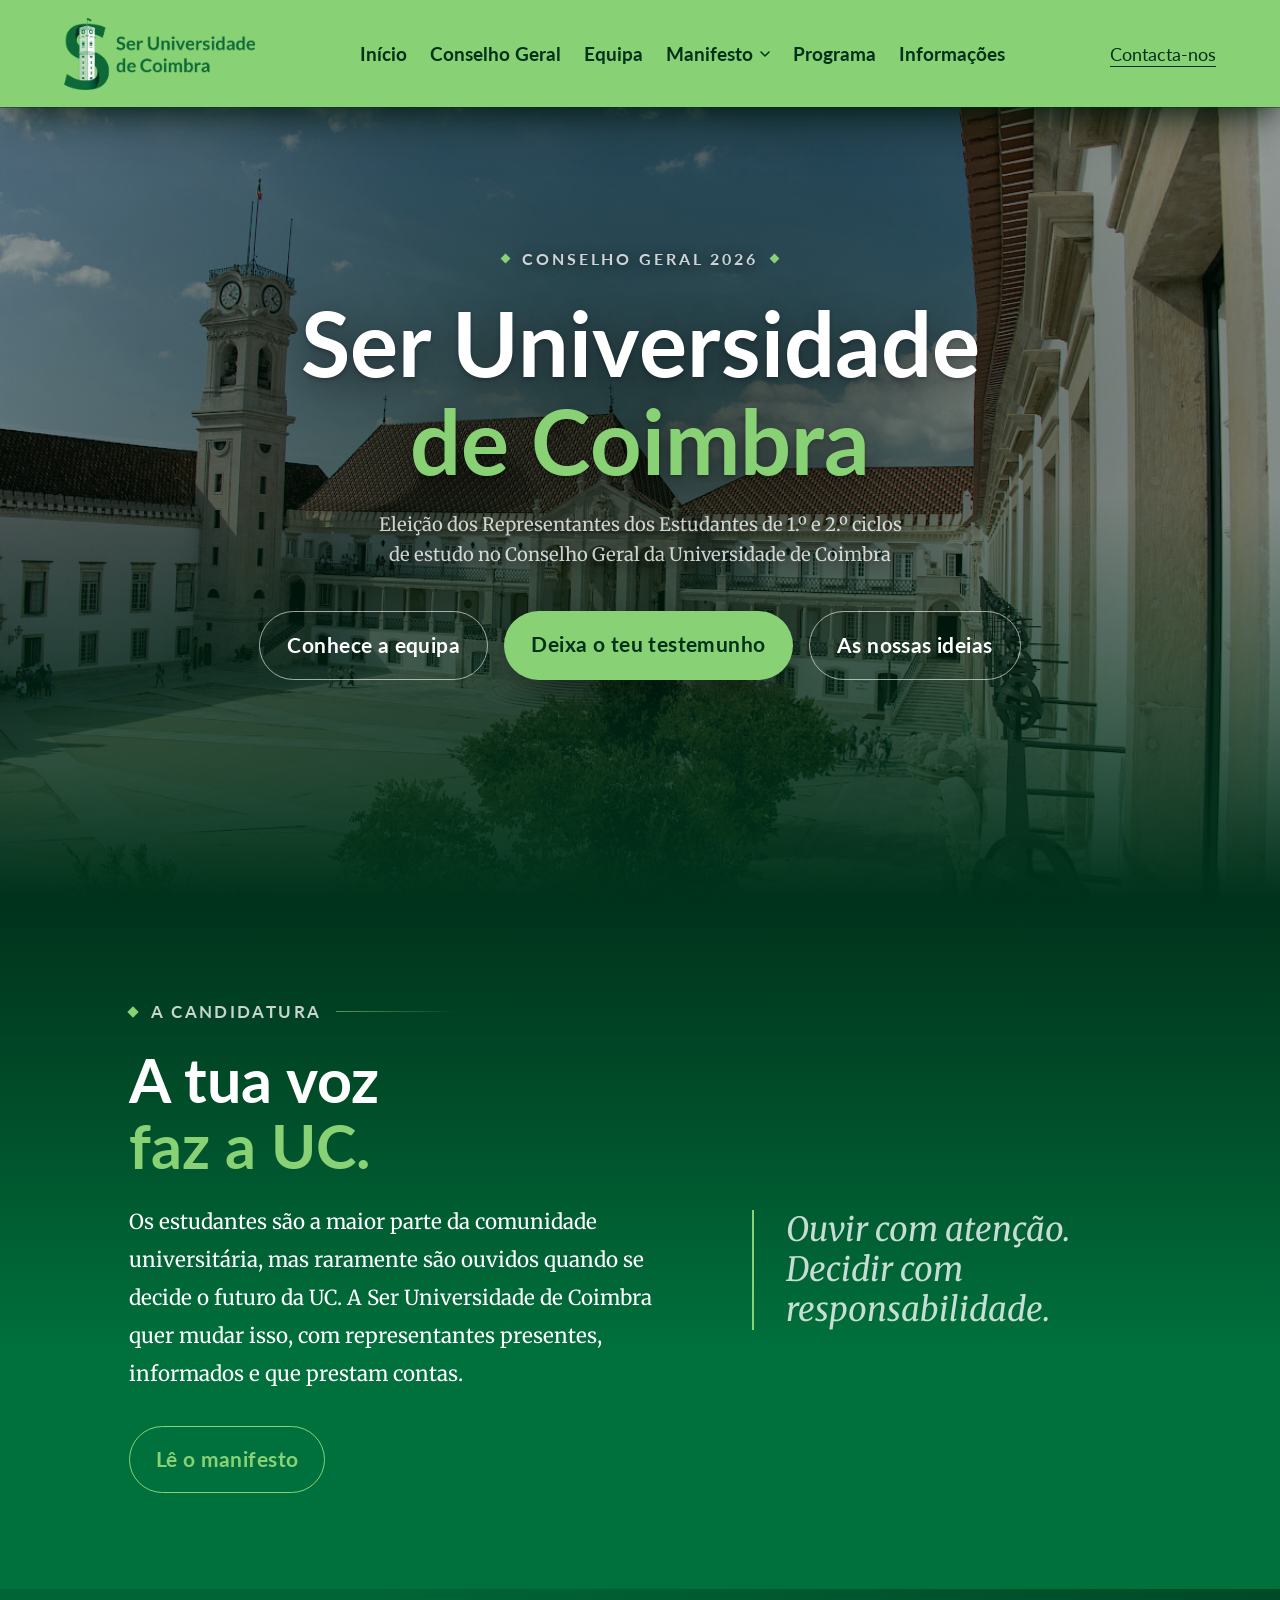
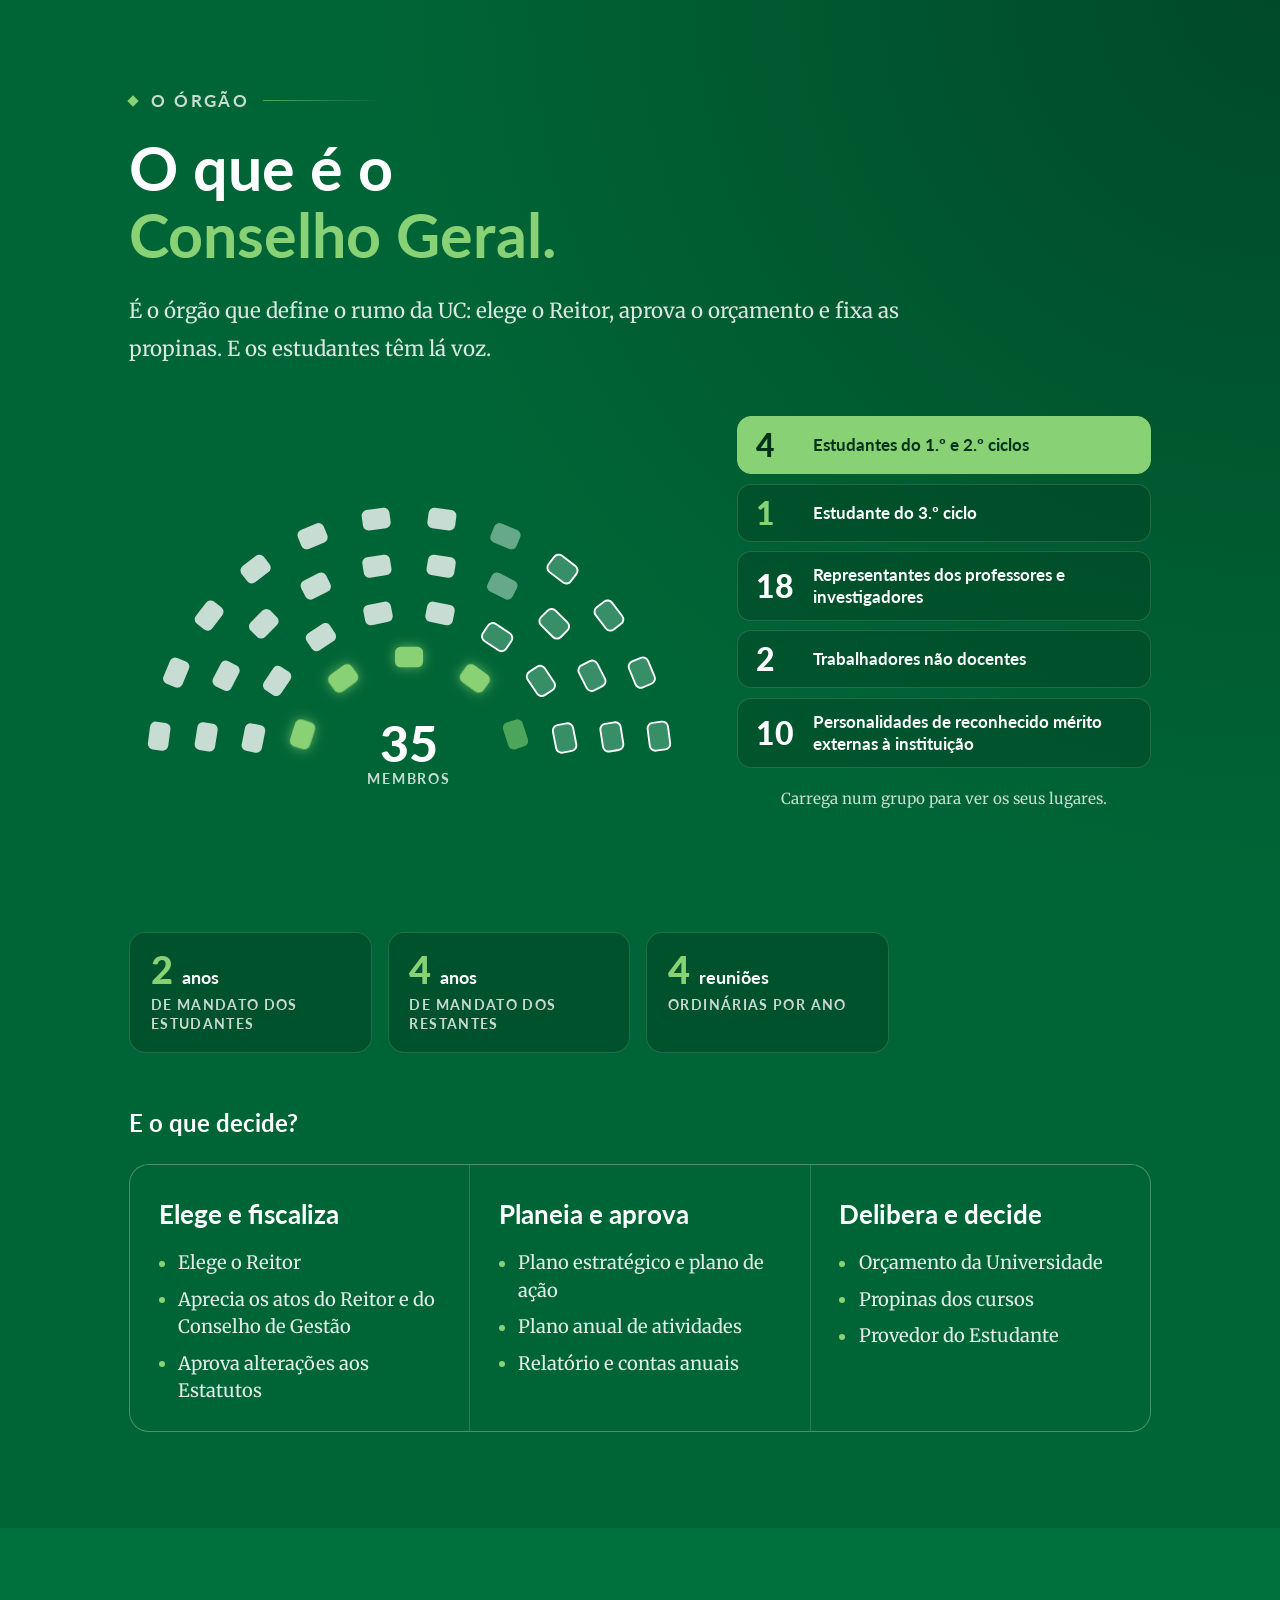
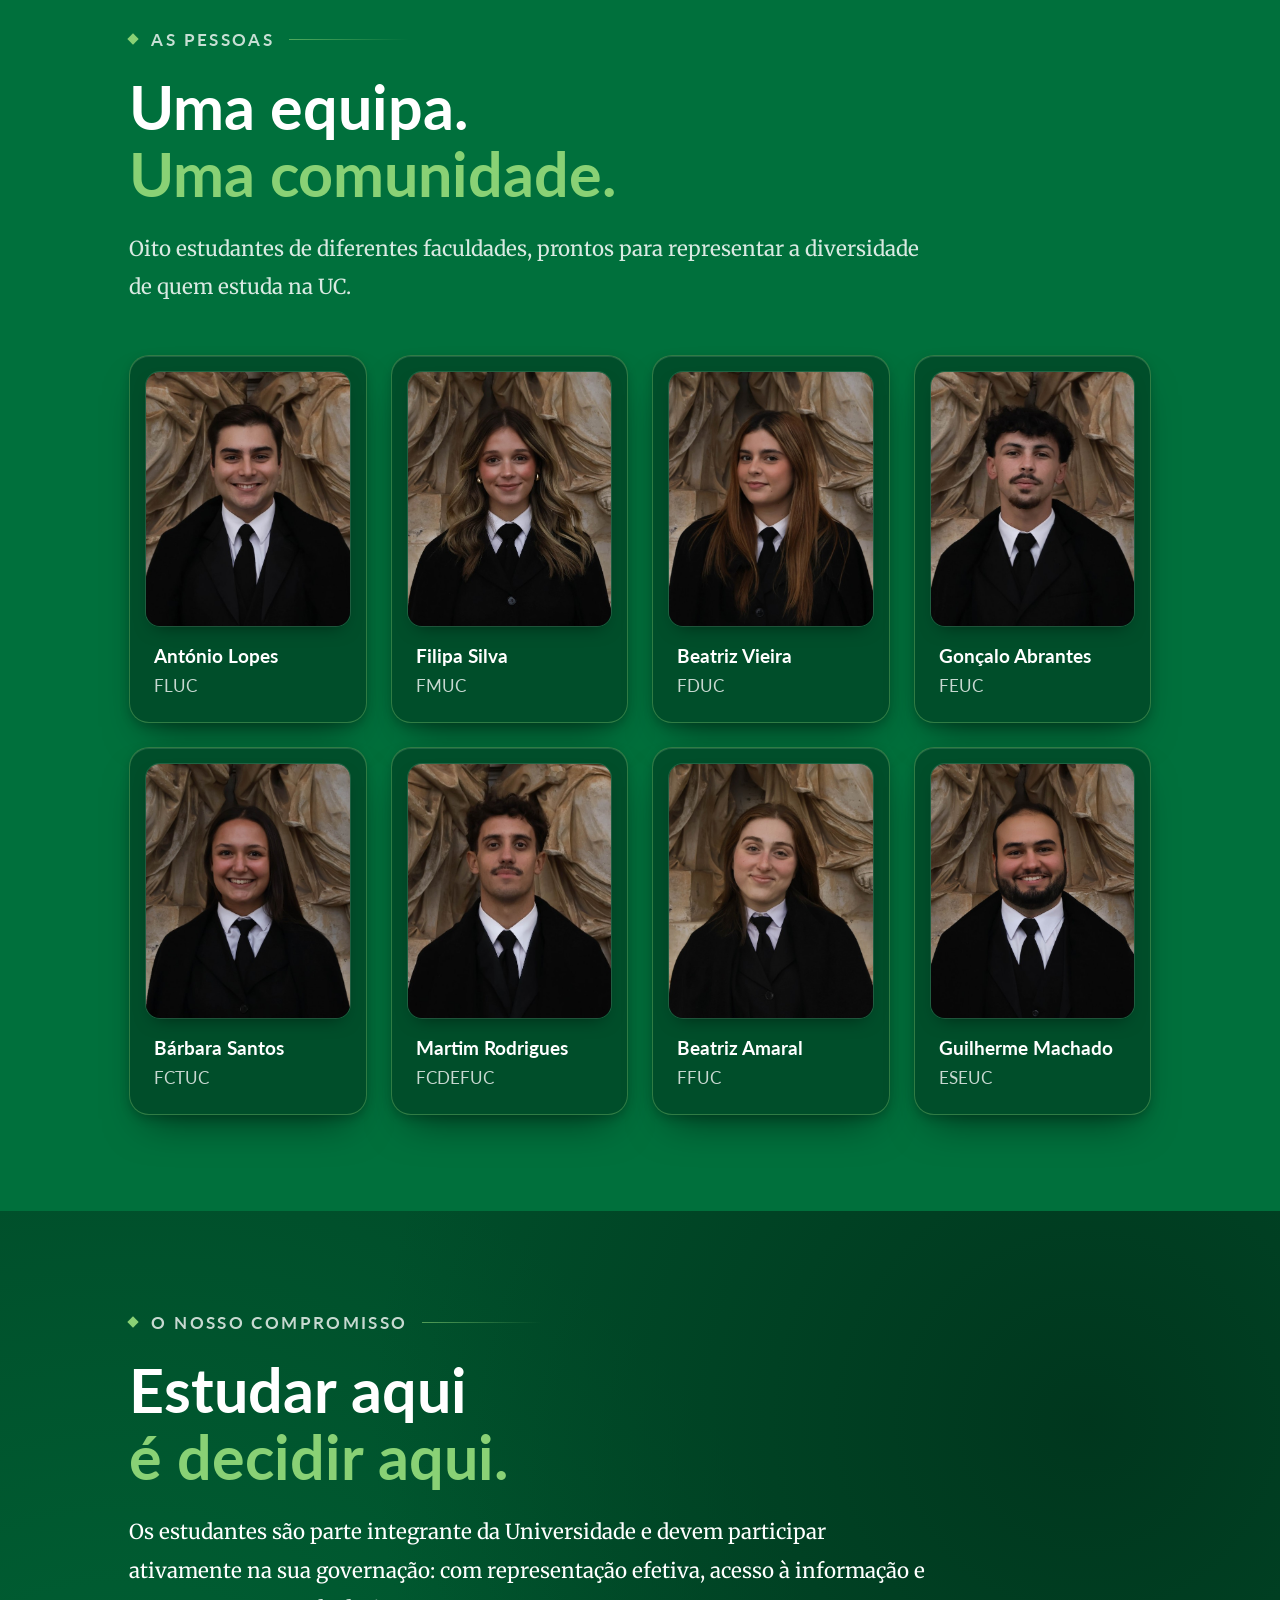
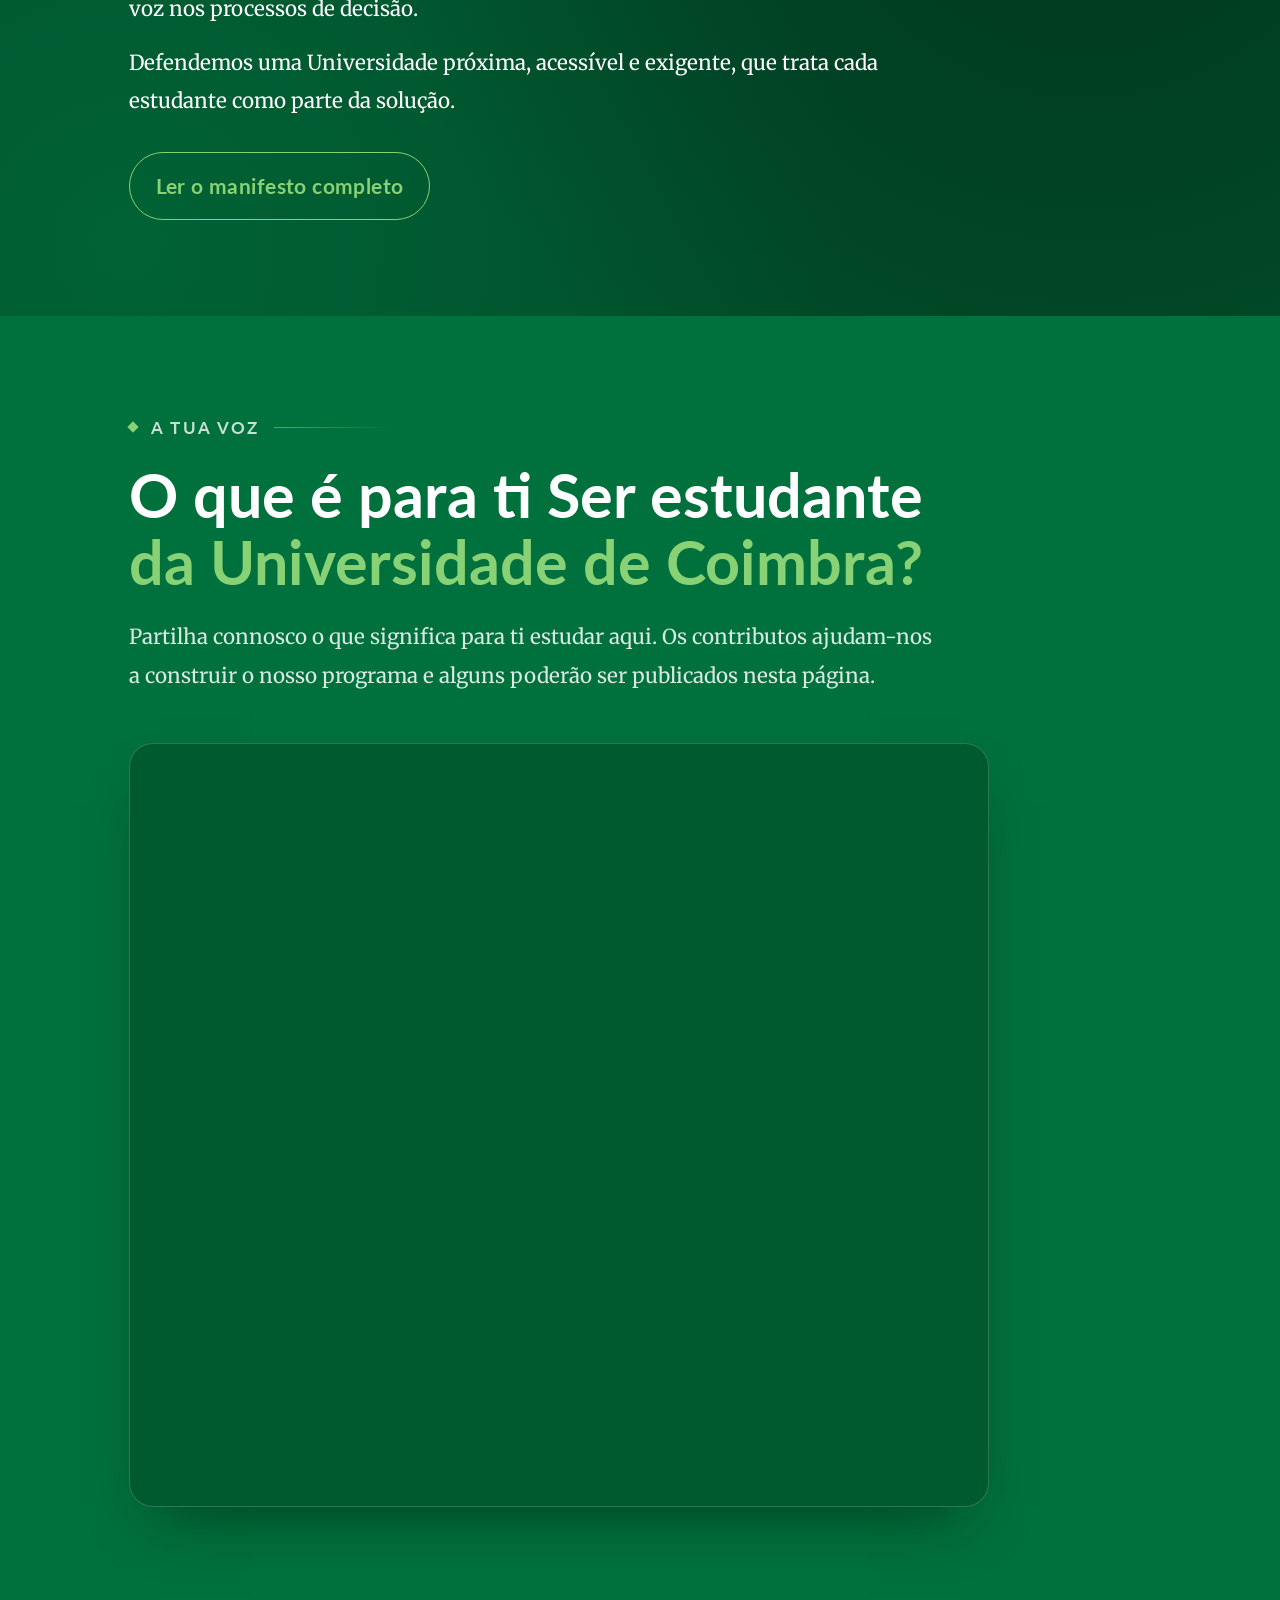
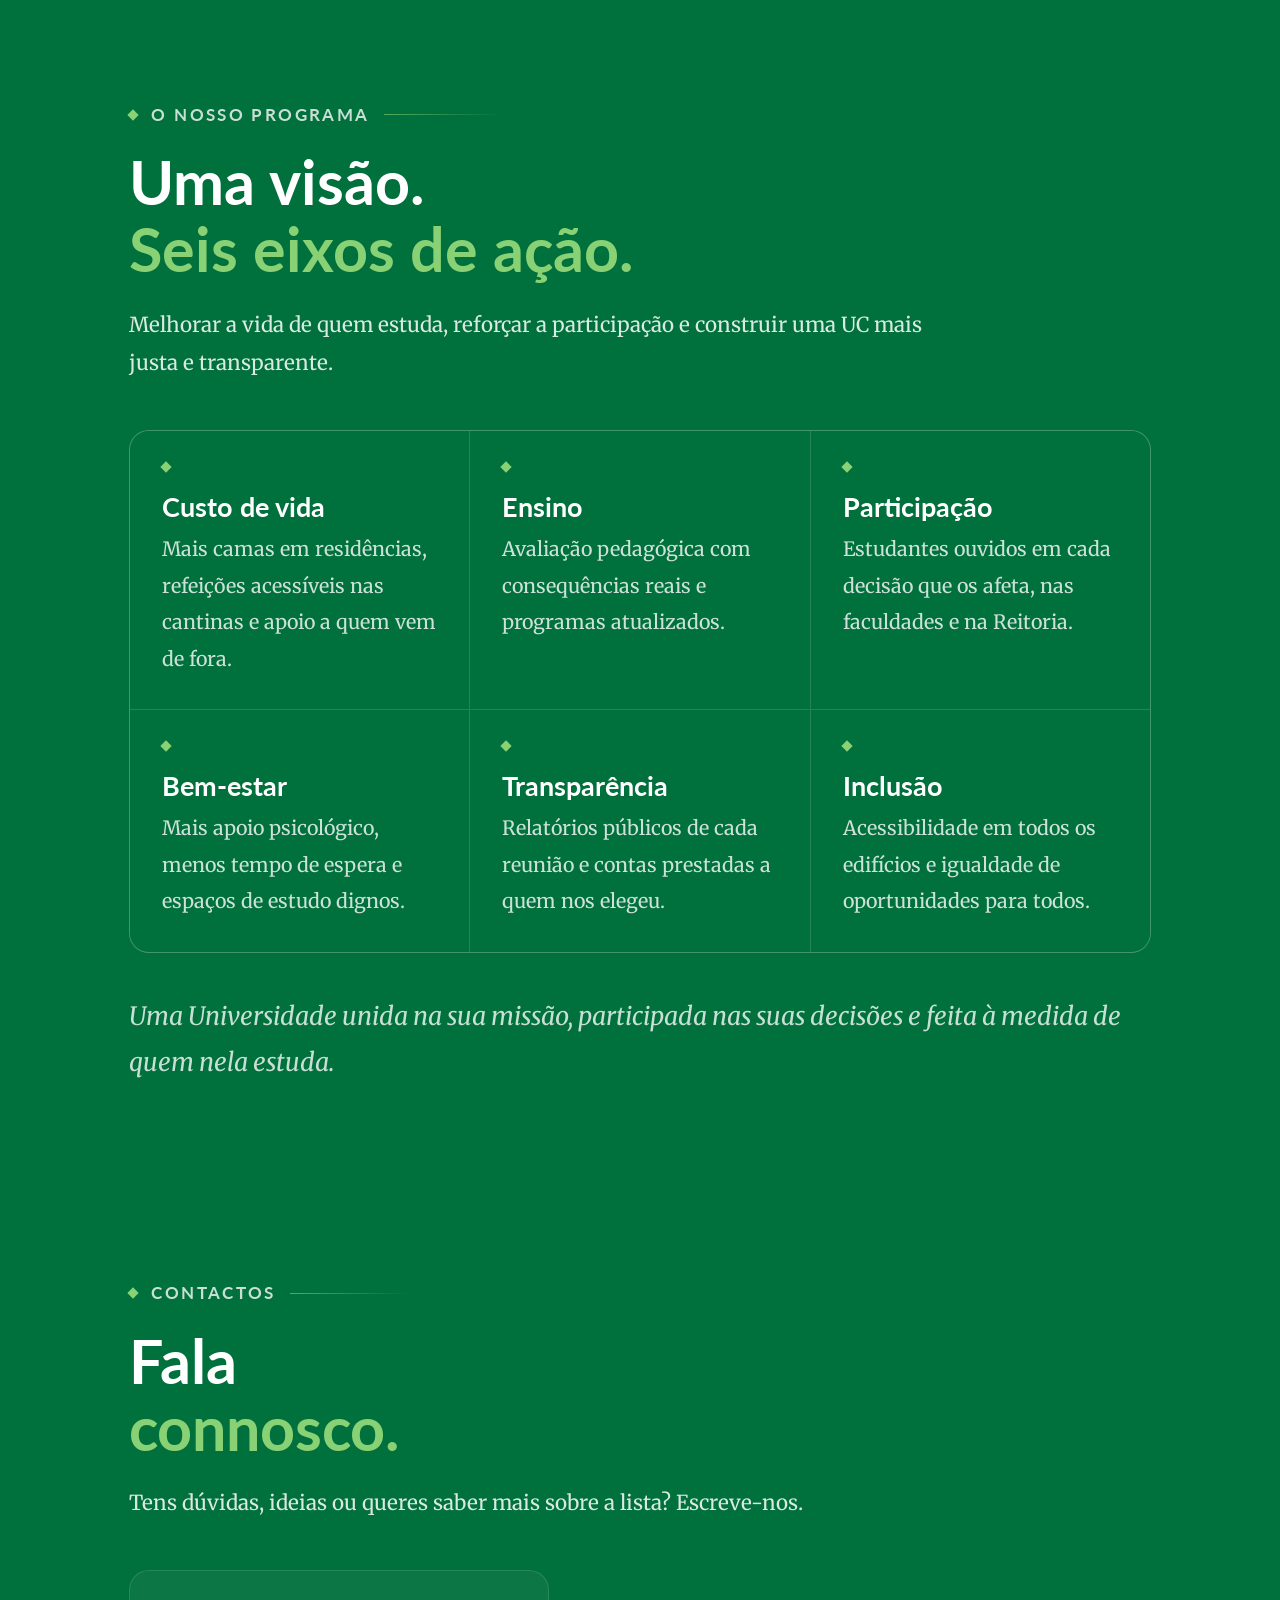
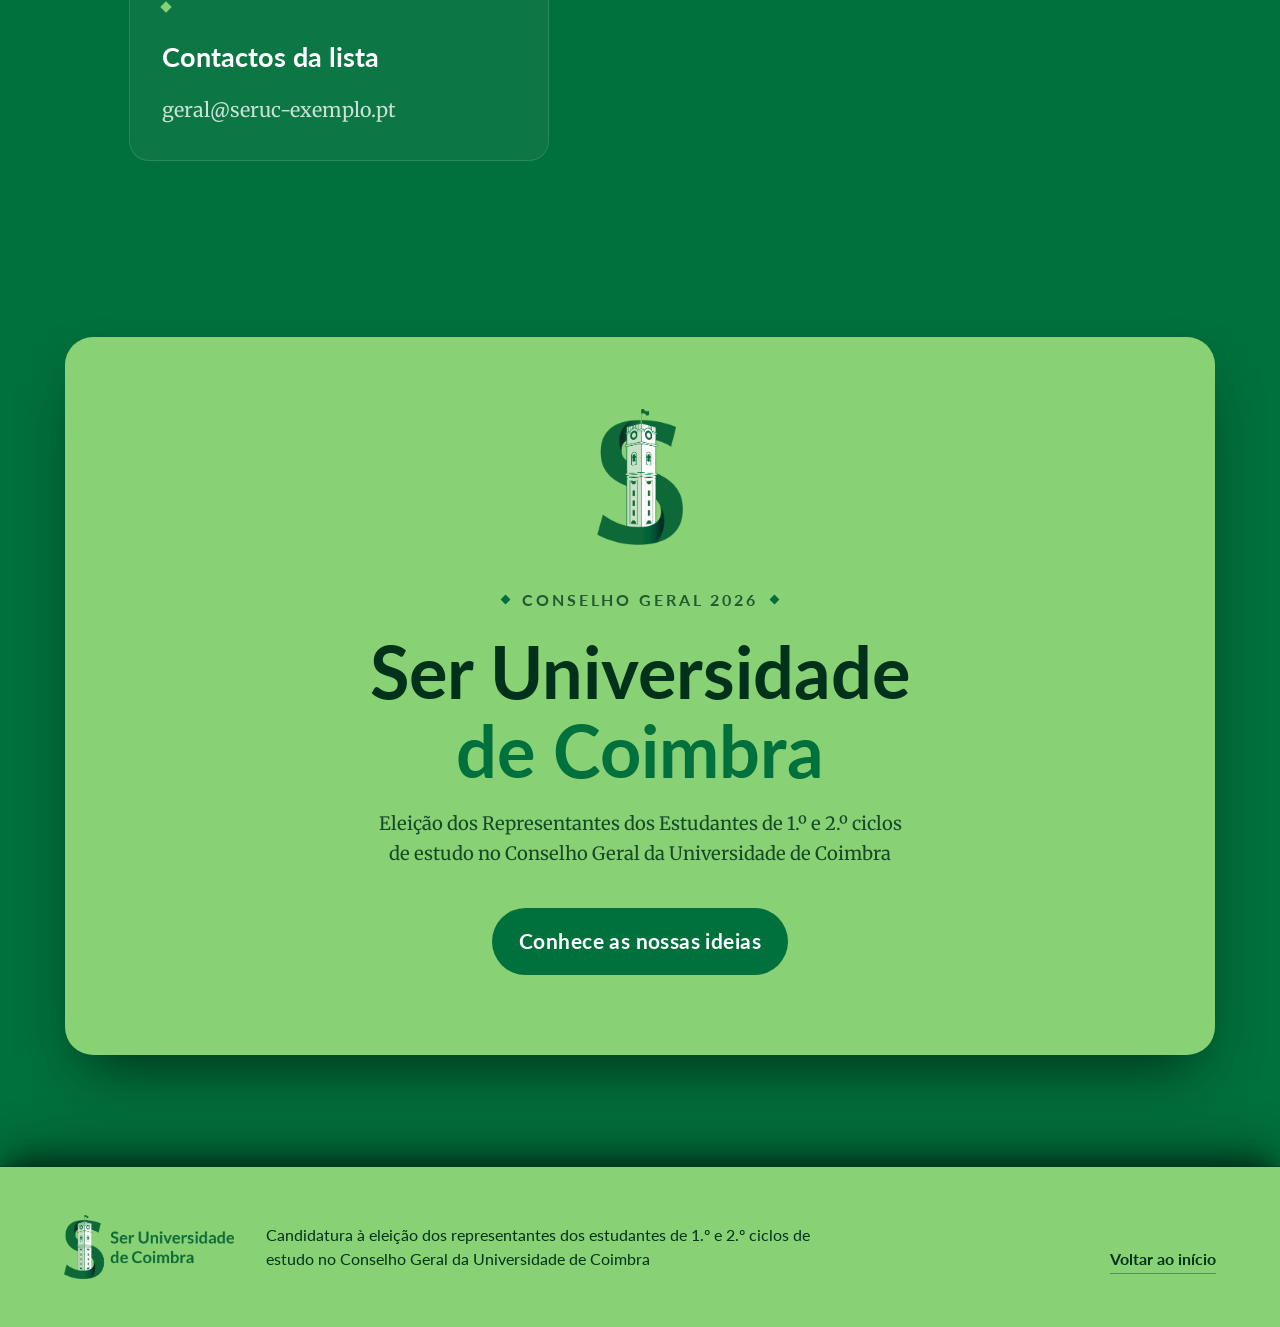
==== commit 25d1d460: "melhorias" ====
--- a/index.html
+++ b/index.html
@@ -11,7 +11,7 @@
   <link href="https://fonts.googleapis.com/css2?family=Lato:ital,wght@0,400;0,700;1,400;1,700&family=Merriweather:ital,wght@0,300;0,400;0,700;1,300;1,400&display=swap" rel="stylesheet">
   <link rel="icon" type="image/png" sizes="32x32" href="imagens/favicon-32.png">
   <link rel="apple-touch-icon" href="imagens/favicon-180.png">
-  <link rel="stylesheet" href="style.css?v=3">
+  <link rel="stylesheet" href="style.css?v=7">
 </head>
 <body>
   <a class="saltar" href="#conteudo">Saltar para o conteúdo</a>
@@ -167,42 +167,42 @@
       <p class="bloco-intro">Oito estudantes de diferentes faculdades, prontos para representar a diversidade de quem estuda na UC.</p>
       <div class="equipa-grelha">
         <article class="candidato">
-          <div class="candidato-foto"><img src="imagens/equipa/antonio.jpg" alt="António Lopes" loading="lazy"></div>
+          <div class="candidato-foto"><img src="imagens/equipa/antonio.jpg?v=2" alt="António Lopes" loading="lazy"></div>
           <h3>António Lopes</h3>
           <p>FLUC</p>
         </article>
         <article class="candidato">
-          <div class="candidato-foto"><img src="imagens/equipa/filipa_silva.jpg" alt="Filipa Silva" loading="lazy"></div>
+          <div class="candidato-foto"><img src="imagens/equipa/filipa_silva.jpg?v=2" alt="Filipa Silva" loading="lazy"></div>
           <h3>Filipa Silva</h3>
           <p>FMUC</p>
         </article>
         <article class="candidato">
-          <div class="candidato-foto"><img src="imagens/equipa/beatriz_vieira.jpg" alt="Beatriz Vieira" loading="lazy"></div>
+          <div class="candidato-foto"><img src="imagens/equipa/beatriz_vieira.jpg?v=2" alt="Beatriz Vieira" loading="lazy"></div>
           <h3>Beatriz Vieira</h3>
           <p>FDUC</p>
         </article>
         <article class="candidato">
-          <div class="candidato-foto"><img src="imagens/equipa/goncalo_abrantes.jpg" alt="Gonçalo Abrantes" loading="lazy"></div>
+          <div class="candidato-foto"><img src="imagens/equipa/goncalo_abrantes.jpg?v=2" alt="Gonçalo Abrantes" loading="lazy"></div>
           <h3>Gonçalo Abrantes</h3>
           <p>FEUC</p>
         </article>
         <article class="candidato">
-          <div class="candidato-foto"><img src="imagens/equipa/barbara_santos.jpg" alt="Bárbara Santos" loading="lazy"></div>
+          <div class="candidato-foto"><img src="imagens/equipa/barbara_santos.jpg?v=2" alt="Bárbara Santos" loading="lazy"></div>
           <h3>Bárbara Santos</h3>
           <p>FCTUC</p>
         </article>
         <article class="candidato">
-          <div class="candidato-foto"><img src="imagens/equipa/martim_rodrigues.jpg" alt="Martim Rodrigues" loading="lazy"></div>
+          <div class="candidato-foto"><img src="imagens/equipa/martim_rodrigues.jpg?v=2" alt="Martim Rodrigues" loading="lazy"></div>
           <h3>Martim Rodrigues</h3>
           <p>FCDEFUC</p>
         </article>
         <article class="candidato">
-          <div class="candidato-foto"><img src="imagens/equipa/beatriz_amaral.jpg" alt="Beatriz Amaral" loading="lazy"></div>
+          <div class="candidato-foto"><img src="imagens/equipa/beatriz_amaral.jpg?v=2" alt="Beatriz Amaral" loading="lazy"></div>
           <h3>Beatriz Amaral</h3>
           <p>FFUC</p>
         </article>
         <article class="candidato">
-          <div class="candidato-foto"><img src="imagens/equipa/guilherme_machado.jpg" alt="Guilherme Machado" loading="lazy"></div>
+          <div class="candidato-foto"><img src="imagens/equipa/guilherme_machado.jpg?v=2" alt="Guilherme Machado" loading="lazy"></div>
           <h3>Guilherme Machado</h3>
           <p>ESEUC</p>
         </article>
@@ -296,7 +296,7 @@
     <a class="ligacao" href="#inicio">Voltar ao início</a>
   </footer>
 
-  <script src="script.js?v=3"></script>
+  <script src="script.js?v=7"></script>
   <script>var d=document,w="https://tally.so/widgets/embed.js",v=function(){"undefined"!=typeof Tally?Tally.loadEmbeds():d.querySelectorAll("iframe[data-tally-src]:not([src])").forEach((function(e){e.src=e.dataset.tallySrc}))};if("undefined"!=typeof Tally)v();else if(d.querySelector('script[src="'+w+'"]')==null){var s=d.createElement("script");s.src=w,s.onload=v,s.onerror=v,d.body.appendChild(s);}</script>
 </body>
 </html>
--- a/style.css
+++ b/style.css
@@ -668,15 +668,22 @@
   position: relative;
   padding: 1rem 1rem 1.5rem;
   border-radius: 20px;
-  background: color-mix(in srgb, var(--profundo) 45%, transparent);
-  border: 1px solid color-mix(in srgb, var(--texto-suave) 15%, transparent);
-  transition: transform 0.4s ease, border-color 0.4s ease, background 0.4s ease;
+  background: #004E2A;
+  border: 1px solid color-mix(in srgb, var(--destaque) 35%, transparent);
+  box-shadow:
+    inset 0 1px 0 color-mix(in srgb, var(--texto) 12%, transparent),
+    0 4px 10px rgba(0, 0, 0, 0.18),
+    0 22px 40px -18px rgba(0, 0, 0, 0.55);
+  transition: transform 0.4s ease, border-color 0.4s ease, box-shadow 0.4s ease;
 }
 
 .candidato:hover {
   transform: translateY(-6px);
-  border-color: color-mix(in srgb, var(--destaque) 60%, transparent);
-  background: color-mix(in srgb, var(--profundo) 60%, transparent);
+  border-color: color-mix(in srgb, var(--destaque) 70%, transparent);
+  box-shadow:
+    inset 0 1px 0 color-mix(in srgb, var(--texto) 16%, transparent),
+    0 8px 16px rgba(0, 0, 0, 0.22),
+    0 30px 50px -18px rgba(0, 0, 0, 0.65);
 }
 
 .candidato-foto {
@@ -687,6 +694,7 @@
   overflow: hidden;
   border-radius: 14px;
   background: linear-gradient(160deg, var(--escuro), var(--profundo));
+  box-shadow: 0 0 0 1px color-mix(in srgb, var(--texto) 12%, transparent), 0 8px 18px -8px rgba(0, 0, 0, 0.5);
 }
 
 .candidato-foto span {
@@ -727,9 +735,9 @@
   max-width: none;
   padding-left: max(5%, calc((100% - 1150px) / 2 + 5%));
   background:
-    radial-gradient(circle at 85% 30%, color-mix(in srgb, var(--sombra) 60%, transparent), transparent 55%),
-    radial-gradient(circle at 10% 90%, color-mix(in srgb, var(--escuro) 70%, transparent), transparent 50%),
-    var(--profundo);
+    radial-gradient(circle at 85% 30%, color-mix(in srgb, #004E2A 70%, black), transparent 60%),
+    radial-gradient(circle at 10% 90%, color-mix(in srgb, var(--escuro) 60%, #004E2A), transparent 55%),
+    #004E2A;
 }
 
 .bloco-destaque p + p {
@@ -1256,8 +1264,9 @@
 .hemiciclo-nota {
   min-height: 4.8em;
   margin-top: 1.2rem;
+  text-align: center;
   font-family: var(--fonte-texto);
-  font-size: 1.1rem;
+  font-size: 0.95rem;
   line-height: 1.6;
   color: var(--texto-suave);
 }
@@ -1320,7 +1329,7 @@
 }
 
 .competencia {
-  padding: 2.2rem;
+  padding: 1.6rem 1.8rem;
   background: color-mix(in srgb, var(--escuro) 82%, var(--profundo));
   transition: background 0.4s ease;
 }
@@ -1330,7 +1339,7 @@
 }
 
 .competencia::before {
-  content: "";
+  content: none;
   display: block;
   width: 8px;
   height: 8px;
@@ -1340,7 +1349,7 @@
 }
 
 .competencia h4 {
-  margin-bottom: 0.9rem;
+  margin-bottom: 0.7rem;
   font-family: var(--fonte-titulos);
   font-size: 1.6rem;
   font-weight: 700;
@@ -1390,6 +1399,12 @@
   .hemiciclo {
     grid-template-columns: 1fr;
     gap: 2rem;
+    margin-bottom: 1.5rem;
+  }
+
+  .hemiciclo-nota {
+    min-height: 0;
+    margin-top: 0.9rem;
   }
 }
 
@@ -1612,6 +1627,11 @@
 
   .conselho-factos {
     gap: 0.5rem;
+    margin-bottom: 2rem;
+  }
+
+  .competencia {
+    padding: 1.2rem 1.3rem;
   }
 
   .facto {
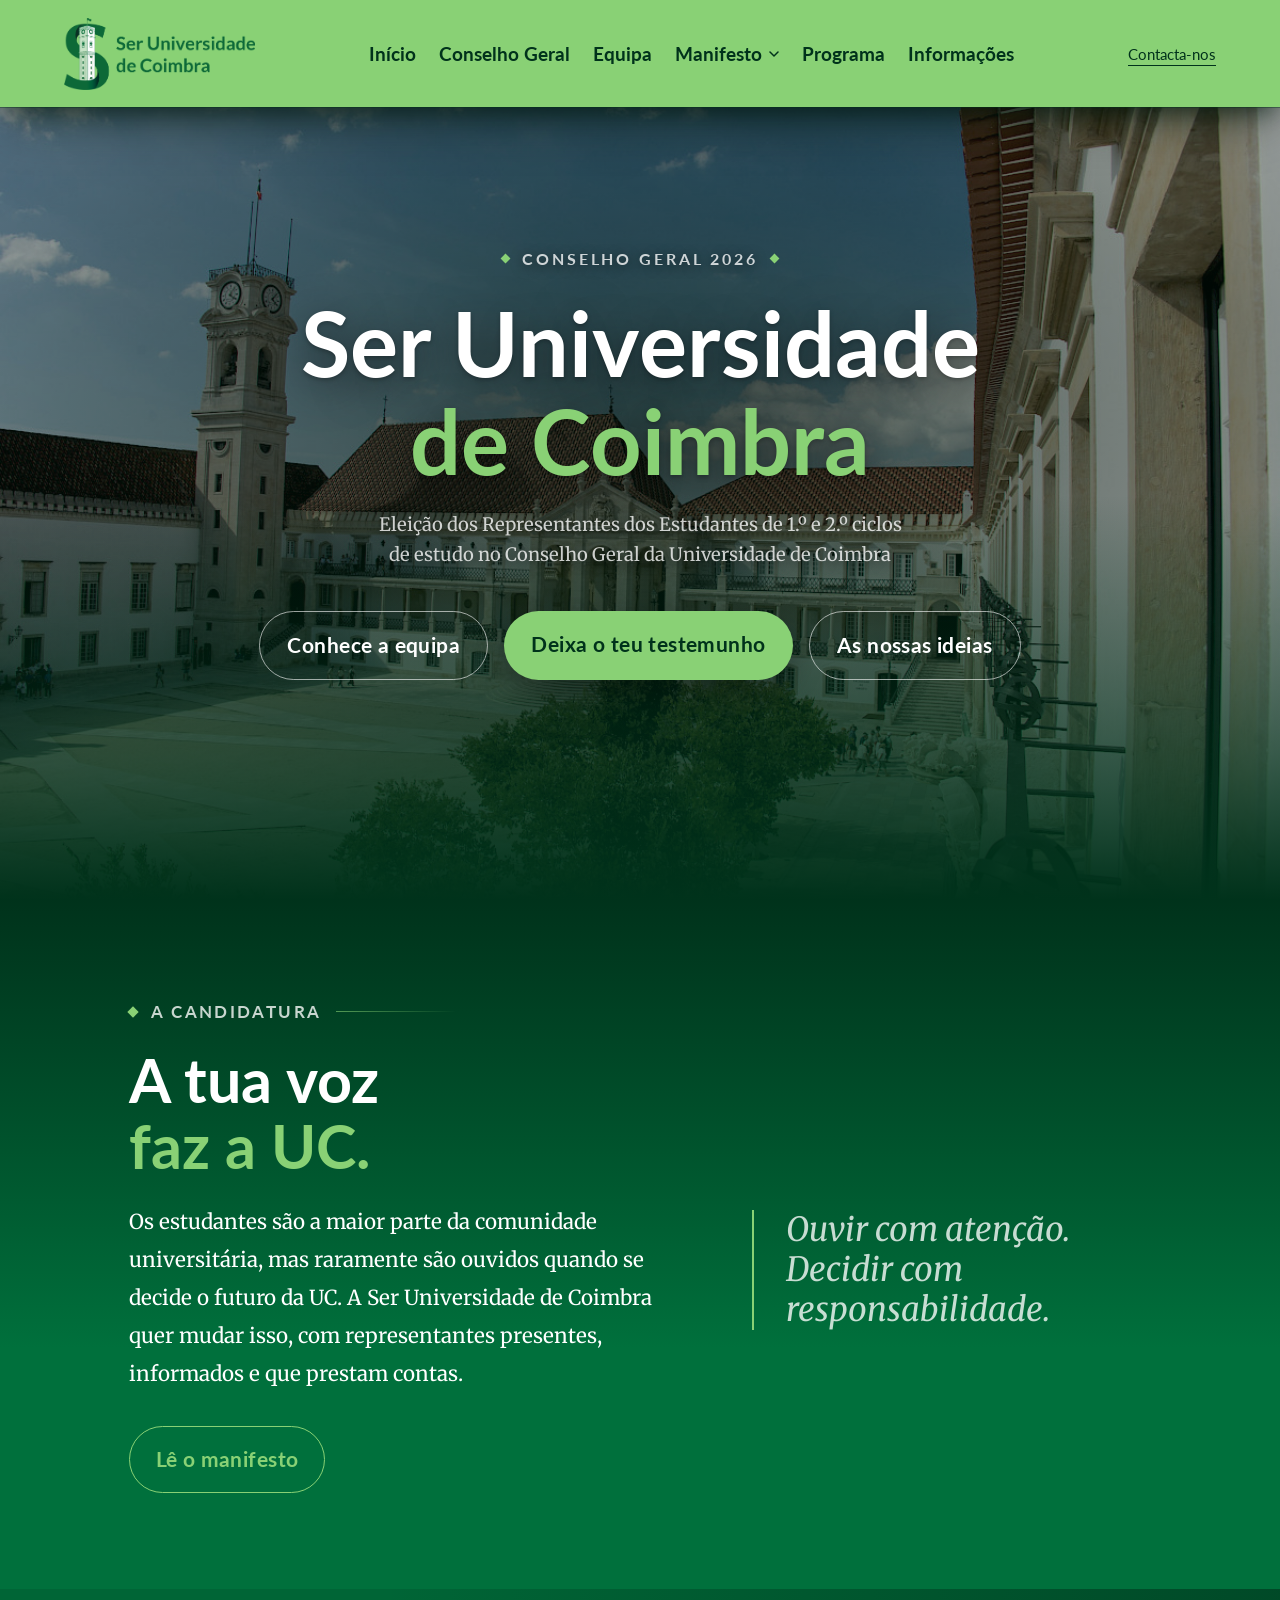
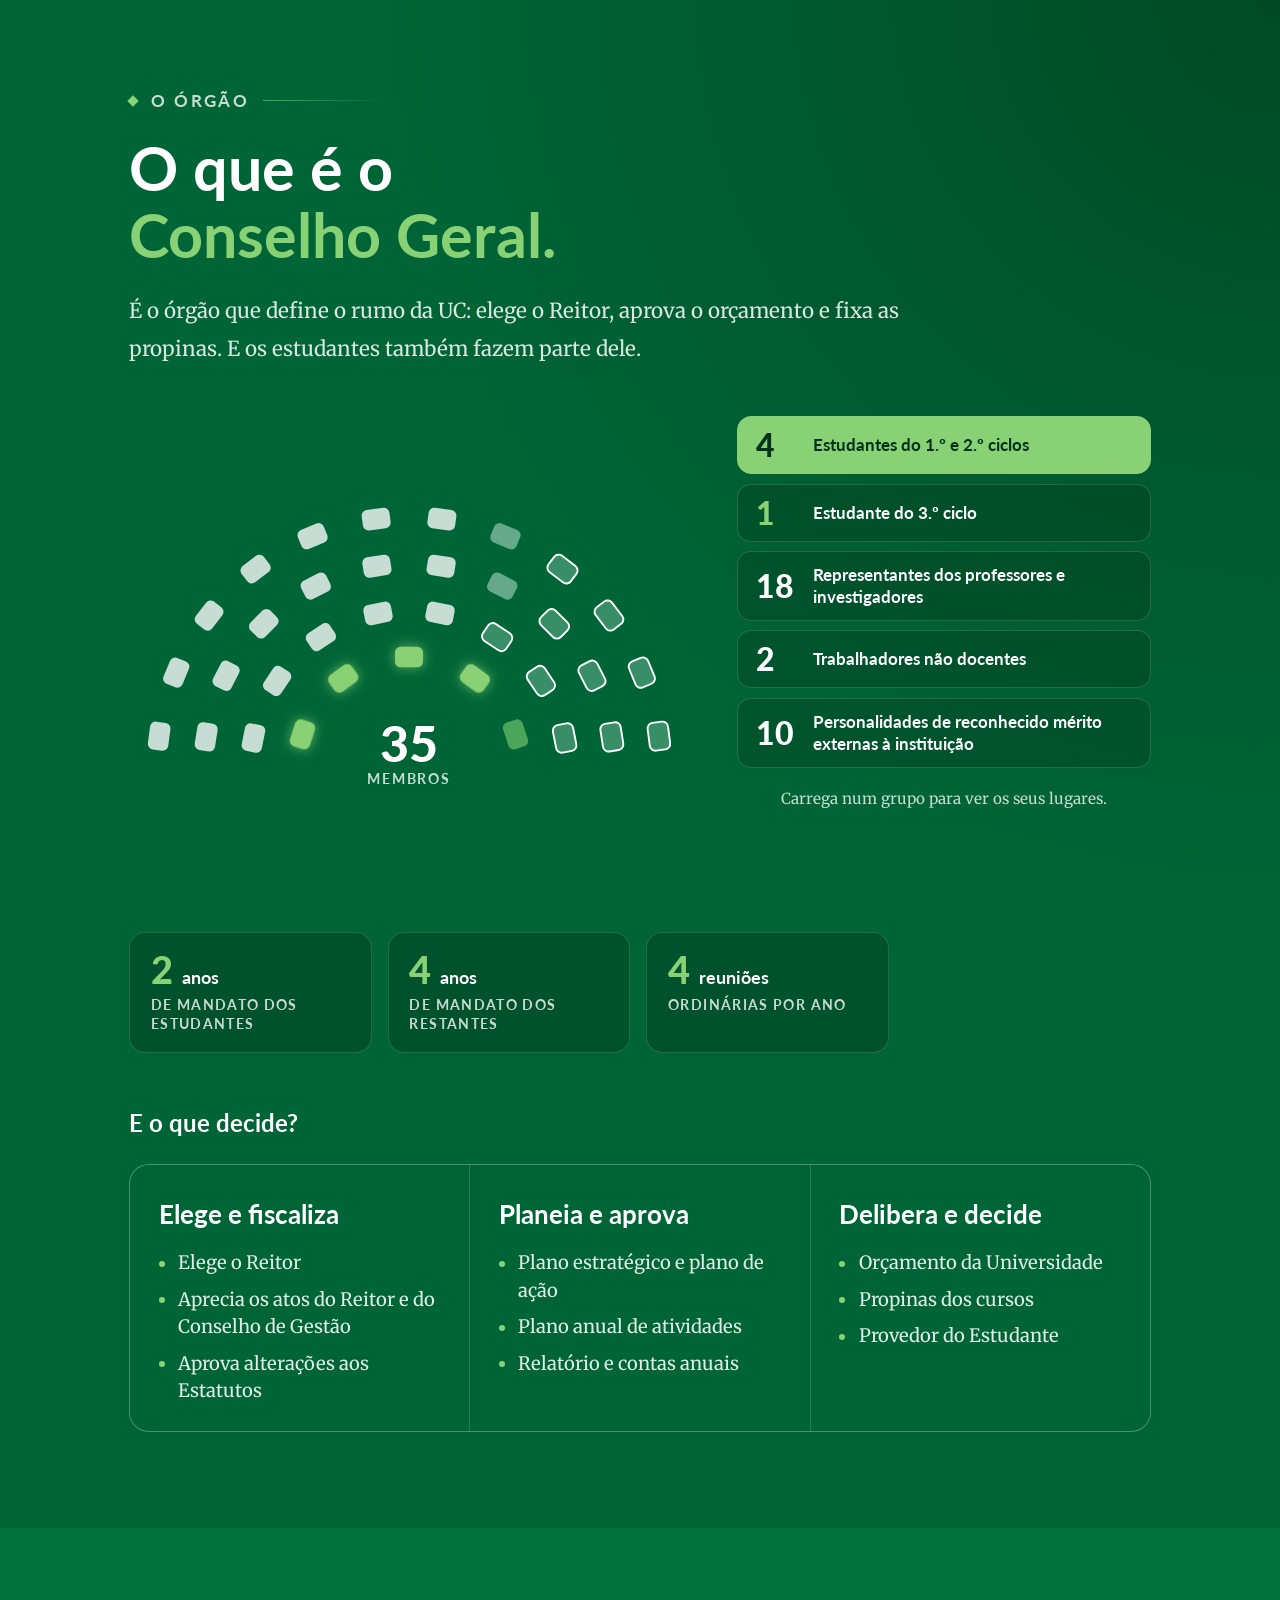
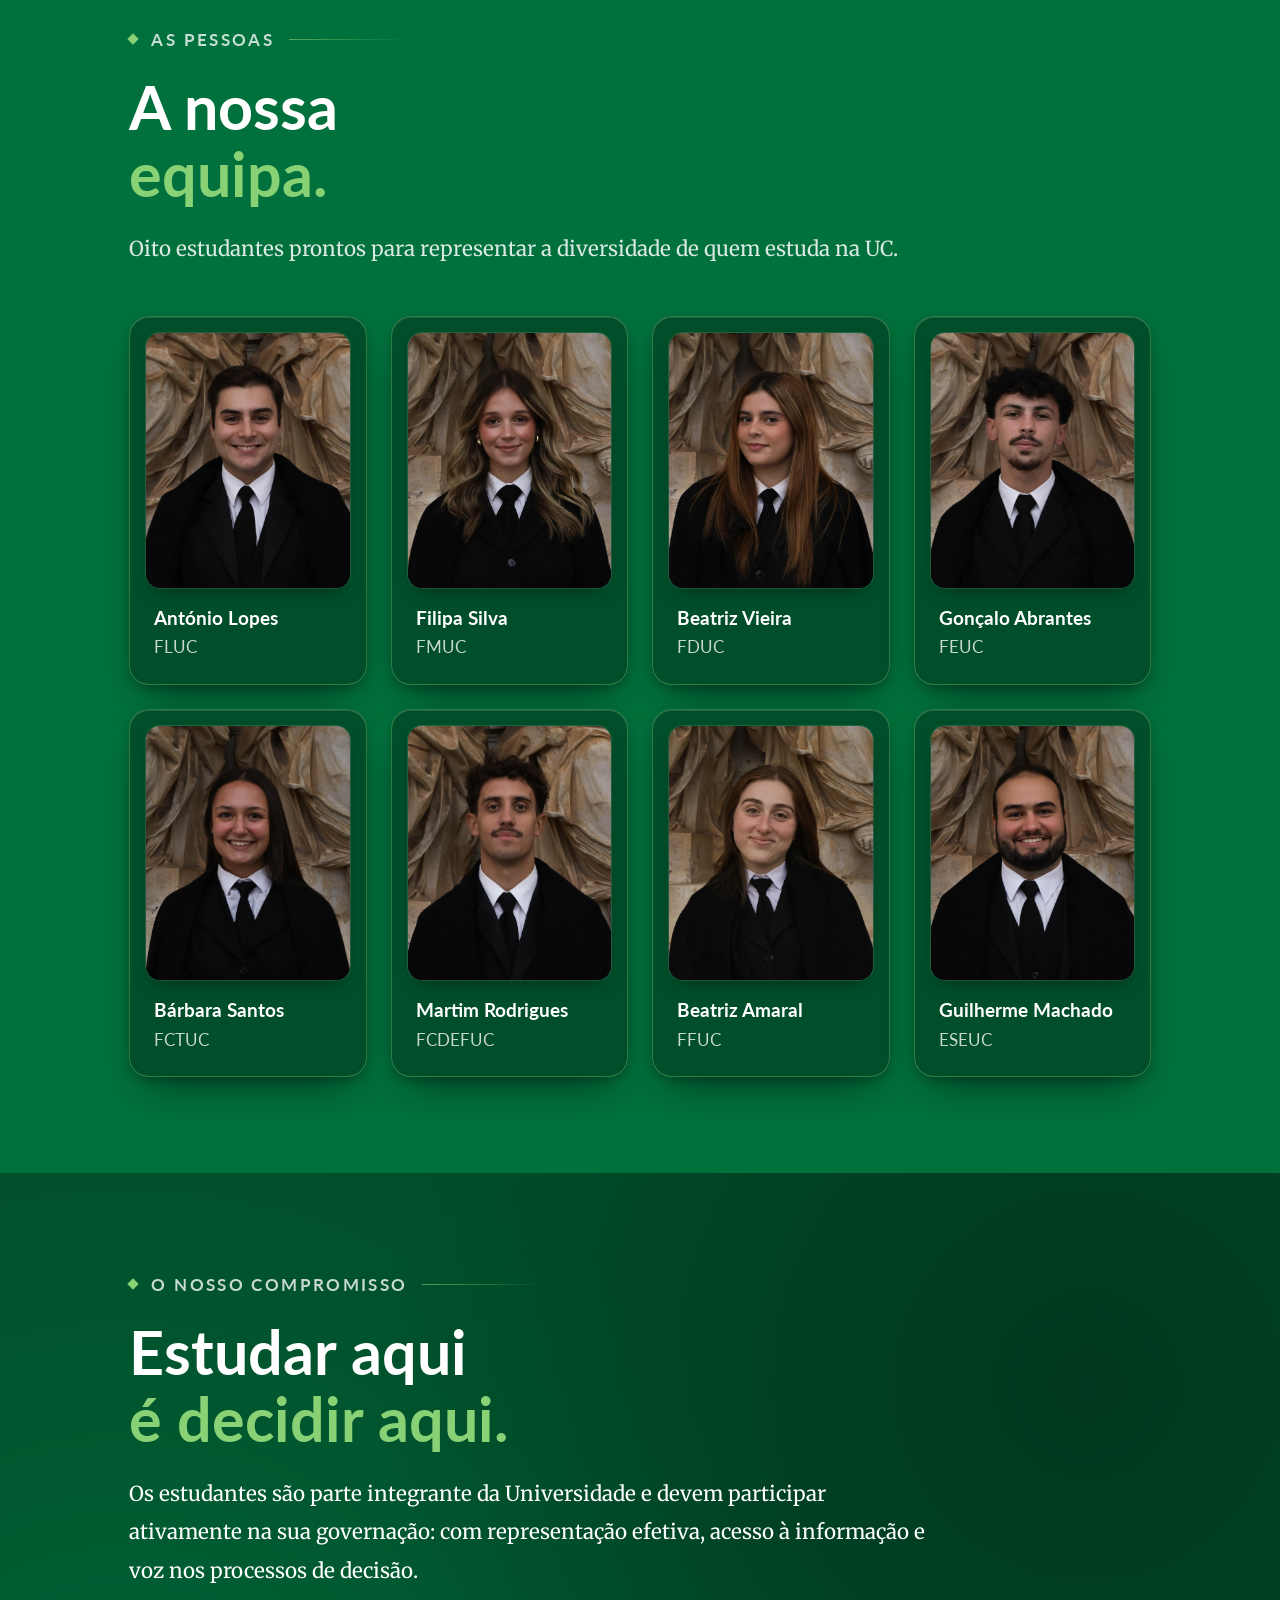
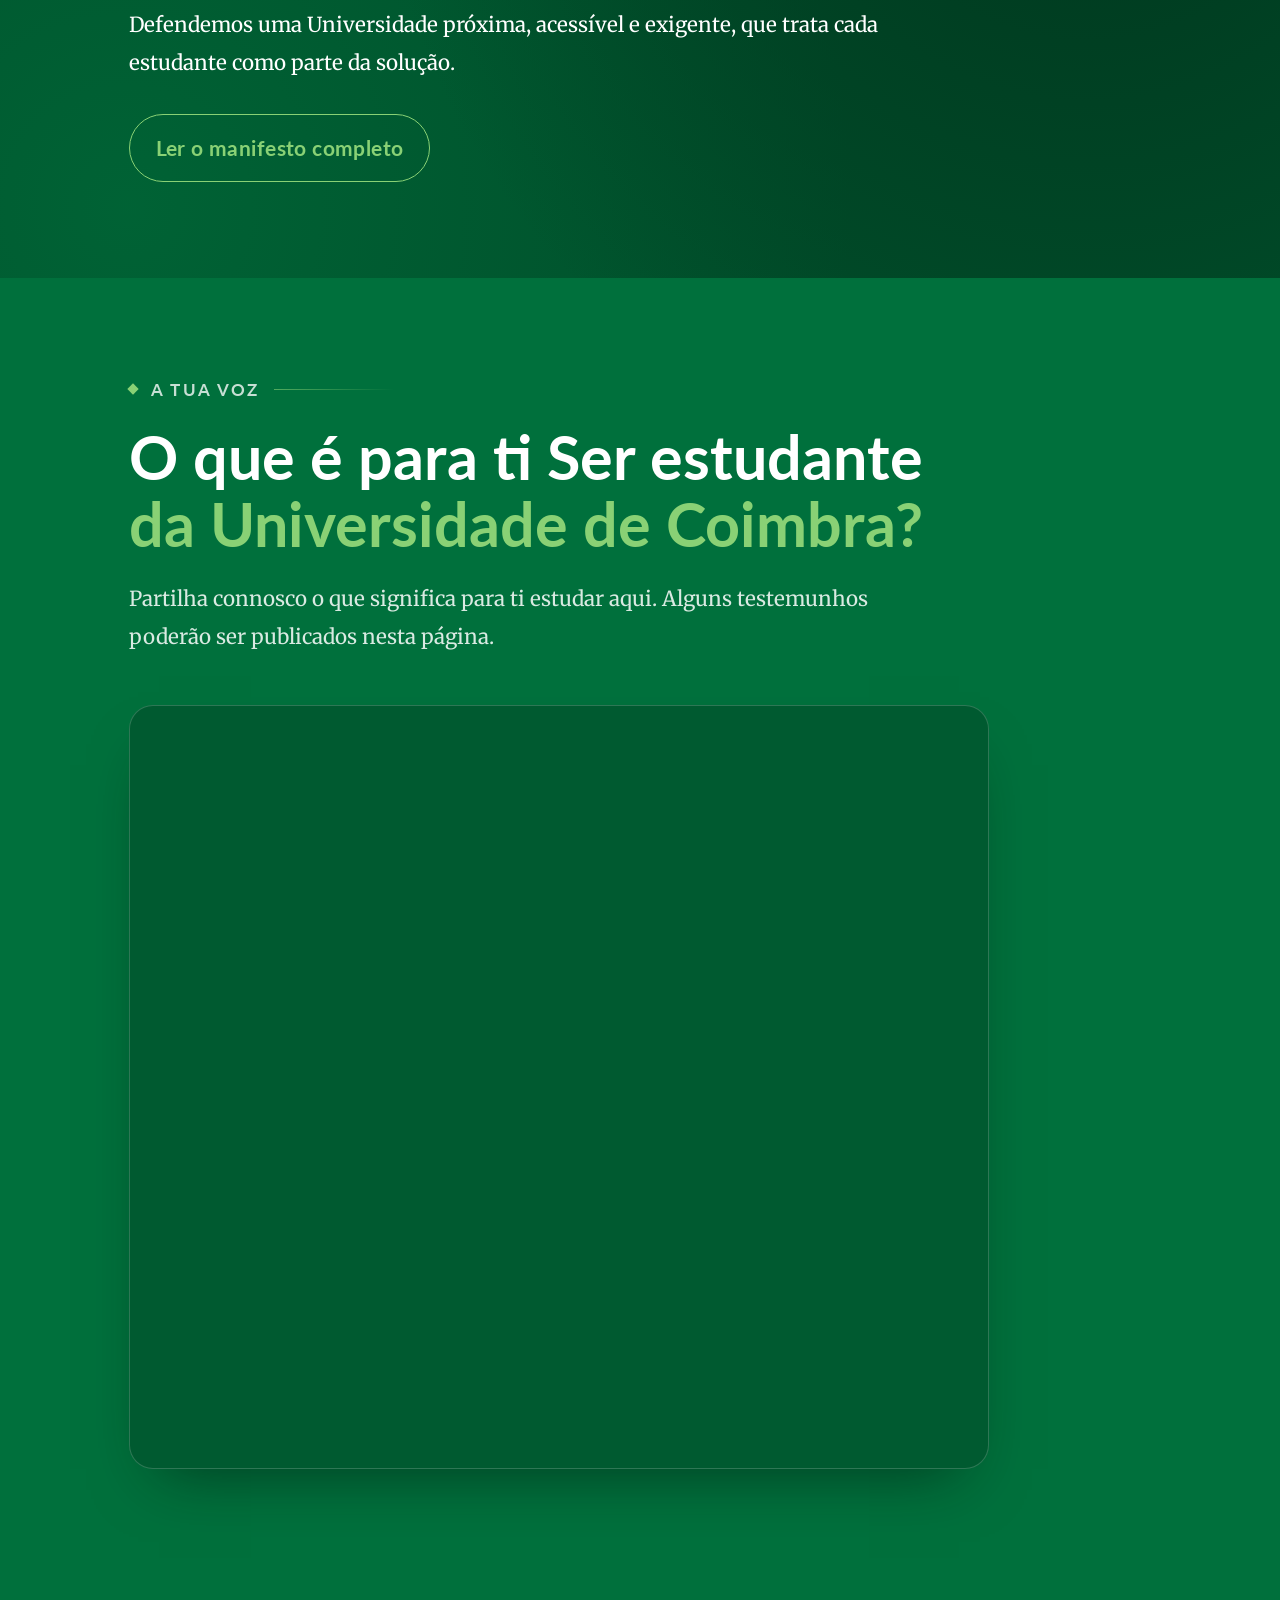
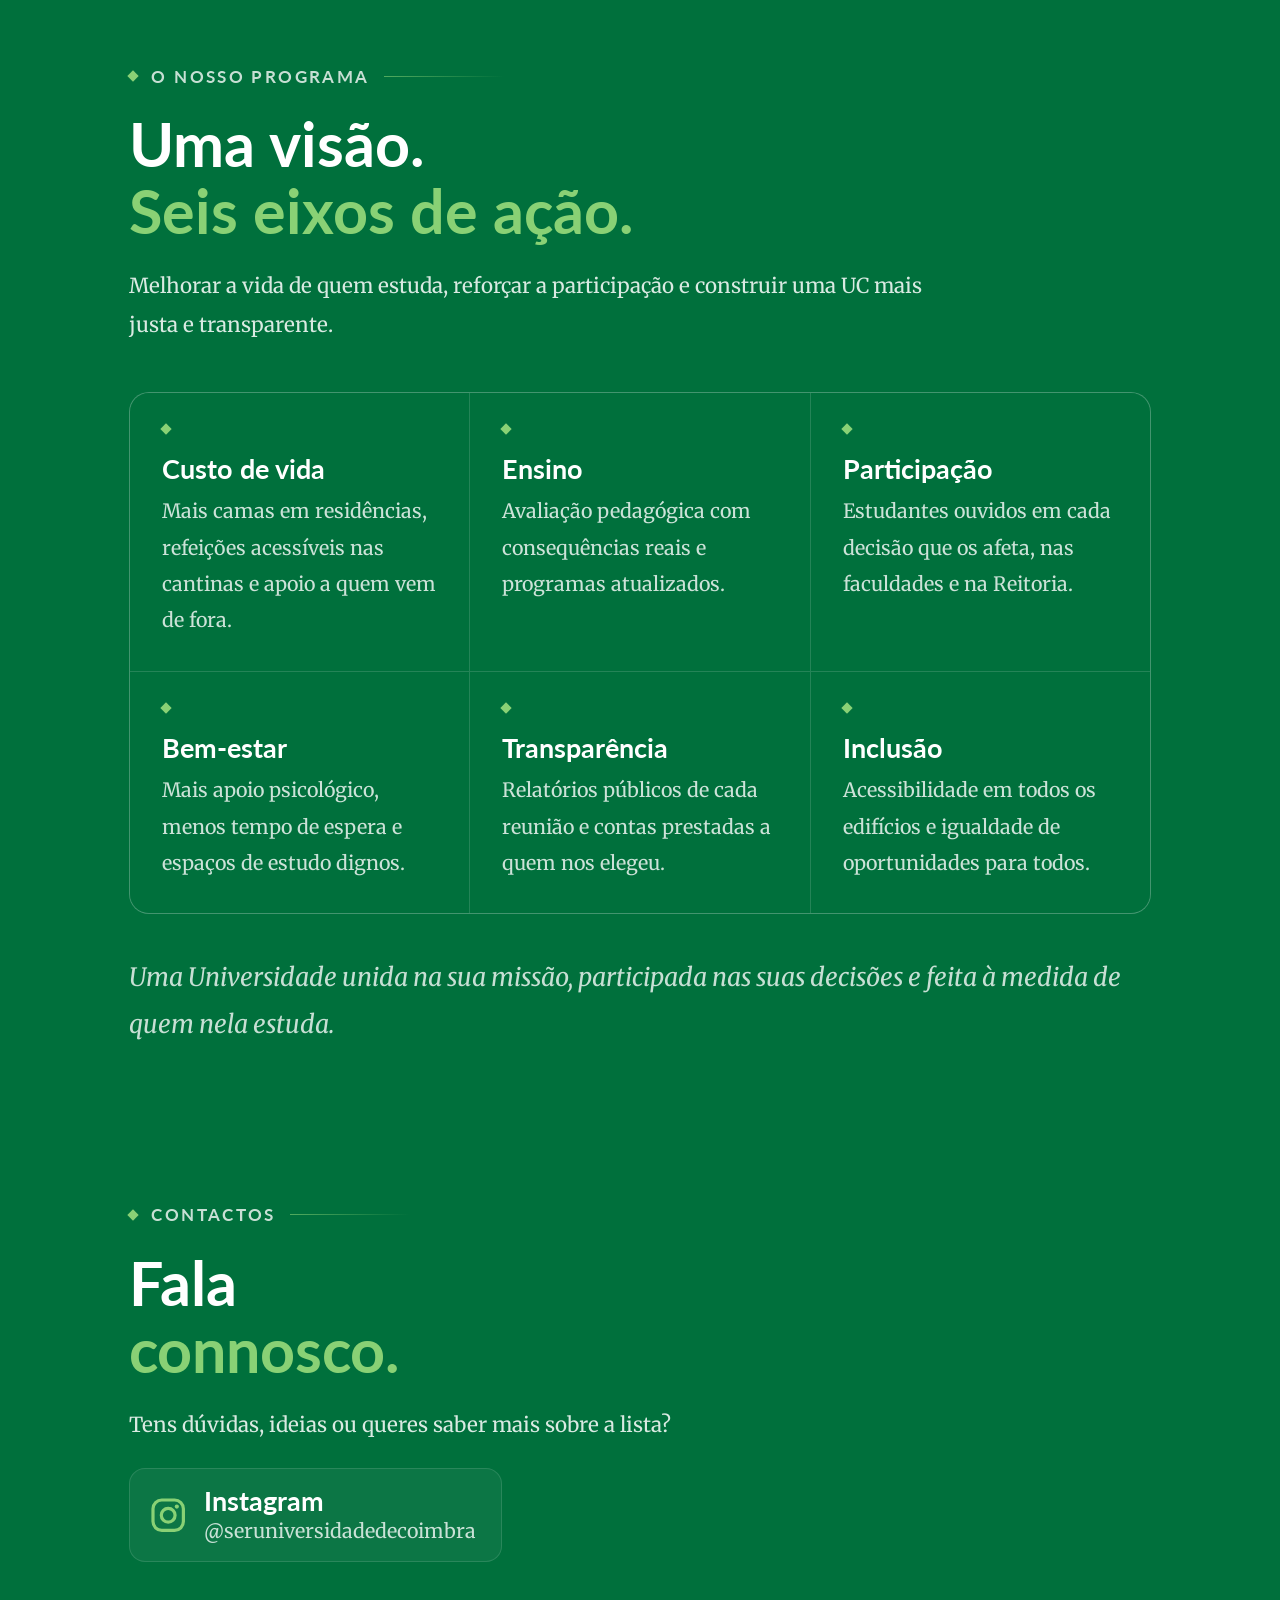
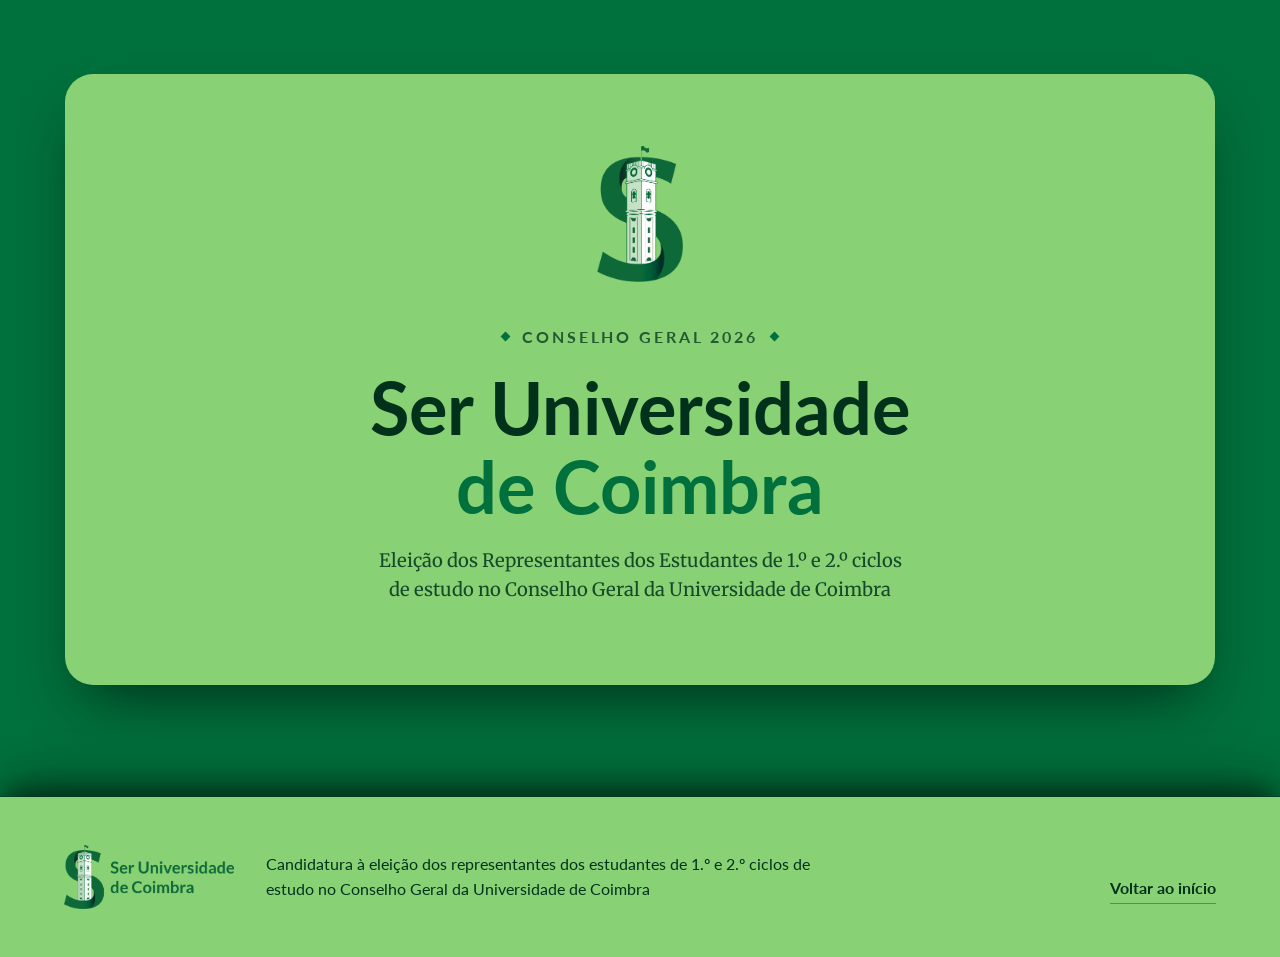
==== commit 7c46c2fc: "melhorias" ====
--- a/index.html
+++ b/index.html
@@ -11,7 +11,7 @@
   <link href="https://fonts.googleapis.com/css2?family=Lato:ital,wght@0,400;0,700;1,400;1,700&family=Merriweather:ital,wght@0,300;0,400;0,700;1,300;1,400&display=swap" rel="stylesheet">
   <link rel="icon" type="image/png" sizes="32x32" href="imagens/favicon-32.png">
   <link rel="apple-touch-icon" href="imagens/favicon-180.png">
-  <link rel="stylesheet" href="style.css?v=7">
+  <link rel="stylesheet" href="style.css?v=16">
 </head>
 <body>
   <a class="saltar" href="#conteudo">Saltar para o conteúdo</a>
@@ -35,7 +35,7 @@
       <a href="#informacoes">Informações</a>
     </nav>
     <div class="cabecalho-acoes">
-      <a class="contacto-ligacao" href="#contactos">Contacta-nos</a>
+      <a class="contacto-ligacao" href="#informacoes">Contacta-nos</a>
       <button class="menu-botao" aria-expanded="false" aria-controls="menu" aria-label="Abrir menu"><span></span><span></span><span></span></button>
     </div>
   </header>
@@ -70,7 +70,7 @@
     <section id="conselho-geral" class="bloco conselho">
       <p class="bloco-etiqueta">O órgão</p>
       <h2>O que é o <em>Conselho Geral.</em></h2>
-      <p class="bloco-intro">É o órgão que define o rumo da UC: elege o Reitor, aprova o orçamento e fixa as propinas. E os estudantes têm lá voz.</p>
+      <p class="bloco-intro">É o órgão que define o rumo da UC: elege o Reitor, aprova o orçamento e fixa as propinas. E os estudantes também fazem parte dele.</p>
 
       <div class="hemiciclo" data-ativo="">
         <div class="hemiciclo-grafico">
@@ -163,8 +163,8 @@
 
     <section id="equipa" class="bloco">
       <p class="bloco-etiqueta">As pessoas</p>
-      <h2>Uma equipa. <em>Uma comunidade.</em></h2>
-      <p class="bloco-intro">Oito estudantes de diferentes faculdades, prontos para representar a diversidade de quem estuda na UC.</p>
+      <h2>A nossa <em>equipa.</em></h2>
+      <p class="bloco-intro">Oito estudantes prontos para representar a diversidade de quem estuda na UC.</p>
       <div class="equipa-grelha">
         <article class="candidato">
           <div class="candidato-foto"><img src="imagens/equipa/antonio.jpg?v=2" alt="António Lopes" loading="lazy"></div>
@@ -220,7 +220,7 @@
     <section id="testemunhos" class="bloco testemunhos">
       <p class="bloco-etiqueta">A tua voz</p>
       <h2>O que é para ti Ser estudante <em>da Universidade de Coimbra?</em></h2>
-      <p class="bloco-intro">Partilha connosco o que significa para ti estudar aqui. Os contributos ajudam-nos a construir o nosso programa e alguns poderão ser publicados nesta página.</p>
+      <p class="bloco-intro">Partilha connosco o que significa para ti estudar aqui. Alguns testemunhos poderão ser publicados nesta página.</p>
       <div class="testemunhos-cartao">
         <iframe data-tally-src="https://tally.so/embed/xVMOxd?alignLeft=1&hideTitle=1&transparentBackground=1&dynamicHeight=1" loading="lazy" width="100%" height="711" frameborder="0" marginheight="0" marginwidth="0" title="Testemunhos - Ser estudante da UC"></iframe>
       </div>
@@ -268,11 +268,12 @@
     <section id="informacoes" class="bloco">
       <p class="bloco-etiqueta">Contactos</p>
       <h2>Fala <em>connosco.</em></h2>
-      <p class="bloco-intro">Tens dúvidas, ideias ou queres saber mais sobre a lista? Escreve-nos.</p>
+      <p class="bloco-intro">Tens dúvidas, ideias ou queres saber mais sobre a lista?</p>
       <div class="info-grelha">
-        <a class="info-cartao" id="contactos" href="mailto:geral@seruc-exemplo.pt">
-          <strong>Contactos da lista</strong>
-          <span>geral@seruc-exemplo.pt</span>
+        <a class="info-cartao info-instagram" id="contactos" href="https://www.instagram.com/seruniversidadedecoimbra/" target="_blank" rel="noopener">
+          <svg class="icone-instagram" viewBox="0 0 24 24" aria-hidden="true"><rect x="2.5" y="2.5" width="19" height="19" rx="5.5" fill="none" stroke="currentColor" stroke-width="2"/><circle cx="12" cy="12" r="4.3" fill="none" stroke="currentColor" stroke-width="2"/><circle cx="17.4" cy="6.6" r="1.3" fill="currentColor"/></svg>
+          <strong>Instagram</strong>
+          <span>@seruniversidadedecoimbra</span>
         </a>
       </div>
     </section>
@@ -283,7 +284,6 @@
         <p class="inicio-etiqueta">Conselho Geral 2026</p>
         <h2>Ser Universidade <em>de Coimbra</em></h2>
         <p class="inicio-subtitulo">Eleição dos Representantes dos Estudantes de 1.º e 2.º ciclos de estudo no Conselho Geral da Universidade de Coimbra</p>
-        <a class="botao botao-principal" href="manifesto.html">Conhece as nossas ideias</a>
       </div>
     </section>
   </main>
@@ -296,7 +296,7 @@
     <a class="ligacao" href="#inicio">Voltar ao início</a>
   </footer>
 
-  <script src="script.js?v=7"></script>
+  <script src="script.js?v=16"></script>
   <script>var d=document,w="https://tally.so/widgets/embed.js",v=function(){"undefined"!=typeof Tally?Tally.loadEmbeds():d.querySelectorAll("iframe[data-tally-src]:not([src])").forEach((function(e){e.src=e.dataset.tallySrc}))};if("undefined"!=typeof Tally)v();else if(d.querySelector('script[src="'+w+'"]')==null){var s=d.createElement("script");s.src=w,s.onload=v,s.onerror=v,d.body.appendChild(s);}</script>
 </body>
 </html>
--- a/style.css
+++ b/style.css
@@ -48,18 +48,23 @@
 }
 
 .saltar {
-  position: absolute;
+  position: fixed;
   left: 1rem;
-  top: -3rem;
+  top: 1rem;
   z-index: 100;
   padding: 0.5rem 1rem;
-  background: var(--destaque);
-  color: var(--profundo);
+  background: var(--profundo);
+  color: var(--texto);
   border-radius: 6px;
-}
-
-.saltar:focus {
-  top: 1rem;
+  opacity: 0;
+  pointer-events: none;
+  transform: translateY(-200%);
+}
+
+.saltar:focus-visible {
+  opacity: 1;
+  pointer-events: auto;
+  transform: none;
 }
 
 #cabecalho {
@@ -123,7 +128,7 @@
 
 .contacto-ligacao {
   color: var(--profundo);
-  font-size: 1.15rem;
+  font-size: 0.95rem;
   text-decoration: underline;
   text-decoration-thickness: 1px;
   text-underline-offset: 5px;
@@ -183,7 +188,7 @@
   flex-direction: column;
   padding: 0.6rem;
   border-radius: 14px;
-  background: var(--escuro);
+  background: #004E2A;
   border: 1px solid color-mix(in srgb, var(--destaque) 25%, transparent);
   box-shadow: 0 20px 50px color-mix(in srgb, var(--sombra) 45%, transparent);
   opacity: 0;
@@ -296,7 +301,7 @@
   gap: 0.2rem;
   padding: 1.2rem 1.4rem;
   border-radius: 16px;
-  background: var(--escuro);
+  background: #004E2A;
   border: 1px solid color-mix(in srgb, var(--destaque) 25%, transparent);
   box-shadow: 0 20px 50px color-mix(in srgb, var(--sombra) 45%, transparent);
   opacity: 0;
@@ -365,6 +370,7 @@
 }
 
 #inicio {
+  background: linear-gradient(to bottom, var(--destaque) 0, var(--destaque) var(--altura-cabecalho, 6.7rem), transparent var(--altura-cabecalho, 6.7rem));
   position: relative;
   overflow: hidden;
   isolation: isolate;
@@ -477,7 +483,7 @@
 }
 
 .chamada .inicio-subtitulo {
-  margin-bottom: 2.5rem;
+  margin-bottom: 0;
   color: color-mix(in srgb, var(--profundo) 85%, transparent);
 }
 
@@ -815,6 +821,53 @@
 
 .info-cartao::before {
   margin-bottom: 0.7rem;
+}
+
+#informacoes {
+  padding-top: 3.5rem;
+  padding-bottom: 2rem;
+}
+
+#informacoes .bloco-intro {
+  margin-bottom: 1.5rem;
+}
+
+.chamada {
+  padding-top: 2.5rem;
+}
+
+.info-instagram::before {
+  content: none;
+}
+
+.info-instagram {
+  display: inline-grid;
+  grid-template-columns: auto auto;
+  grid-template-rows: auto auto;
+  column-gap: 1rem;
+  row-gap: 0.1rem;
+  align-items: center;
+  width: max-content;
+  max-width: 100%;
+  padding: 1rem 1.6rem 1rem 1.2rem;
+  border-radius: 16px;
+}
+
+.icone-instagram {
+  grid-row: span 2;
+  width: 2.4rem;
+  height: 2.4rem;
+  color: var(--destaque);
+}
+
+.info-instagram strong {
+  font-size: 1.15rem;
+  line-height: 1.2;
+}
+
+.info-instagram span:last-child {
+  font-size: 1rem;
+  line-height: 1.3;
 }
 
 .info-cartao strong {
@@ -1574,11 +1627,12 @@
 
 @media (max-width: 700px) {
   html {
-    font-size: 87.5%;
+    font-size: 81.25%;
   }
 
   body {
-    line-height: 1.7;
+    font-size: 1.2rem;
+    line-height: 1.65;
   }
 
   .marca-nome,
@@ -1593,6 +1647,12 @@
   #inicio h1 {
     font-size: 11.2vw;
     margin: 0.8rem 0 1.4rem;
+  }
+
+  .inicio-subtitulo {
+    max-width: 24rem;
+    font-size: 0.8rem;
+    line-height: 1.5;
   }
 
   .inicio-fundo {
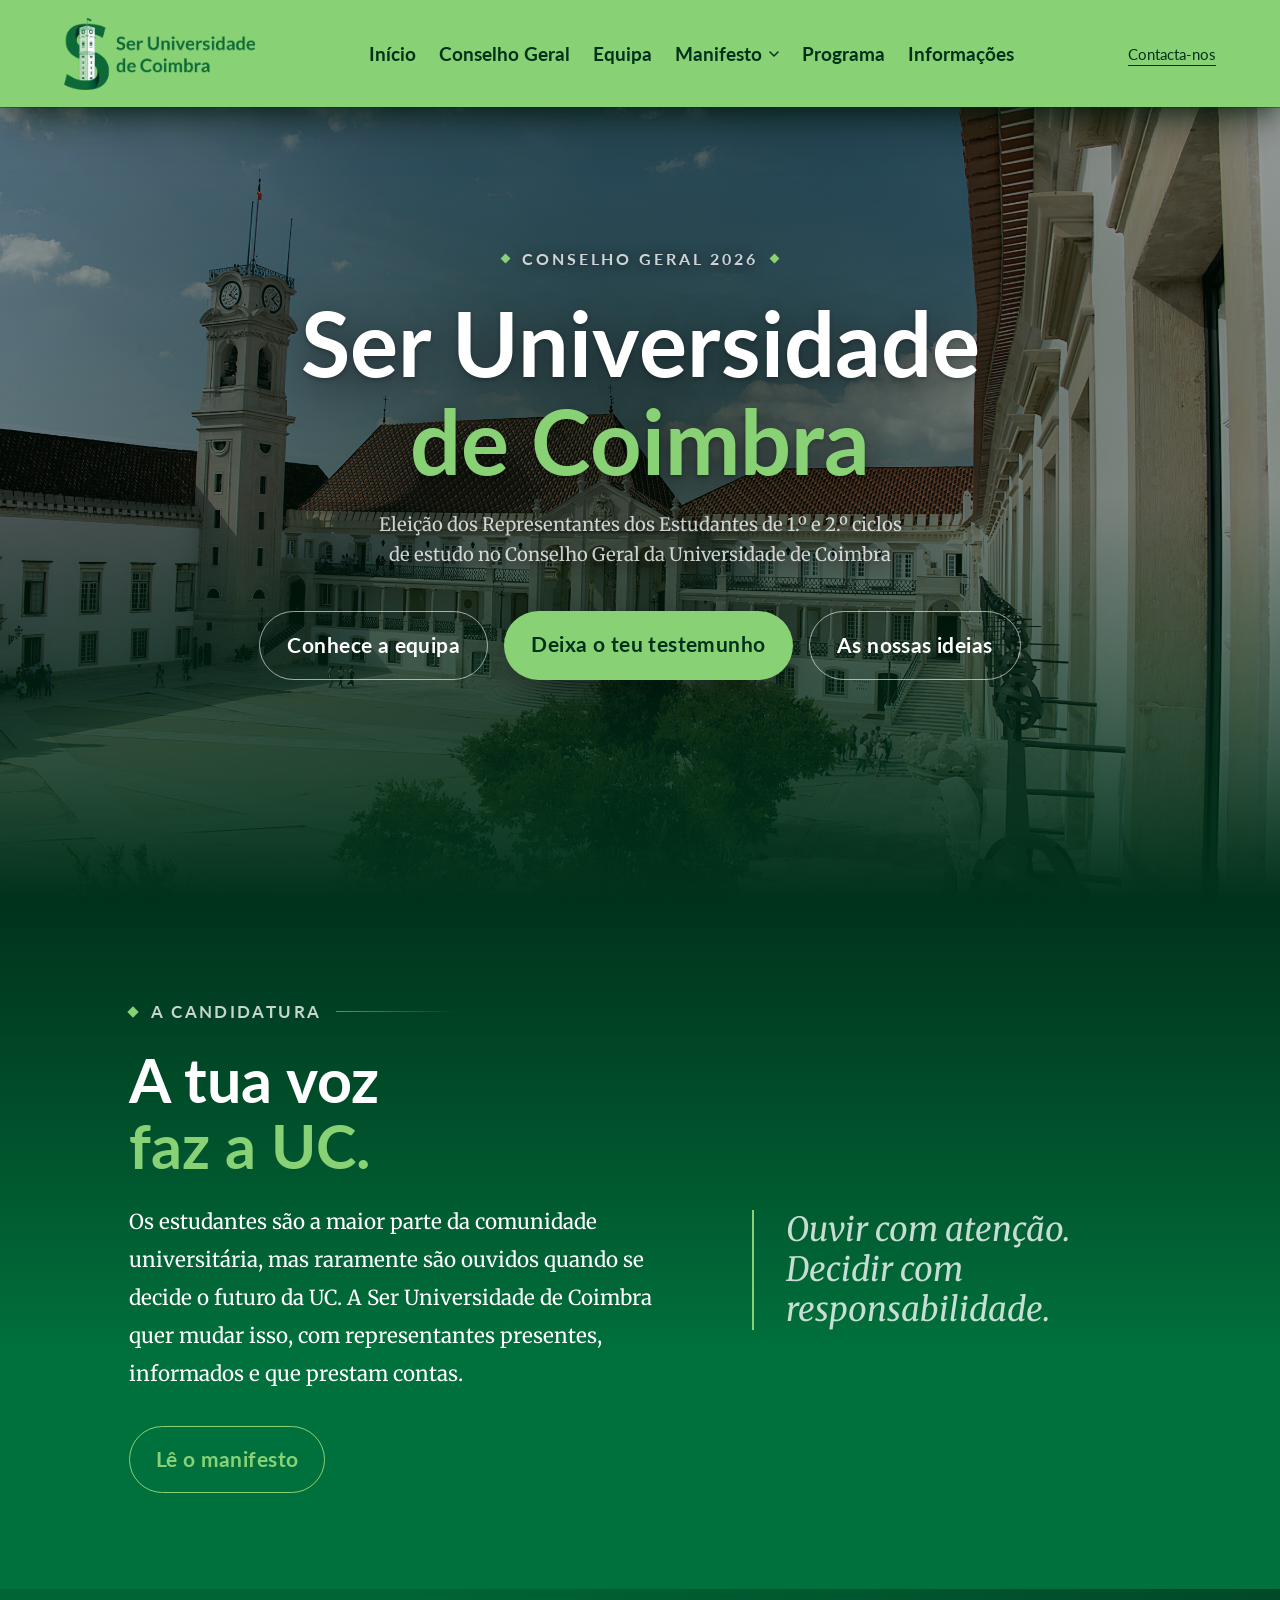
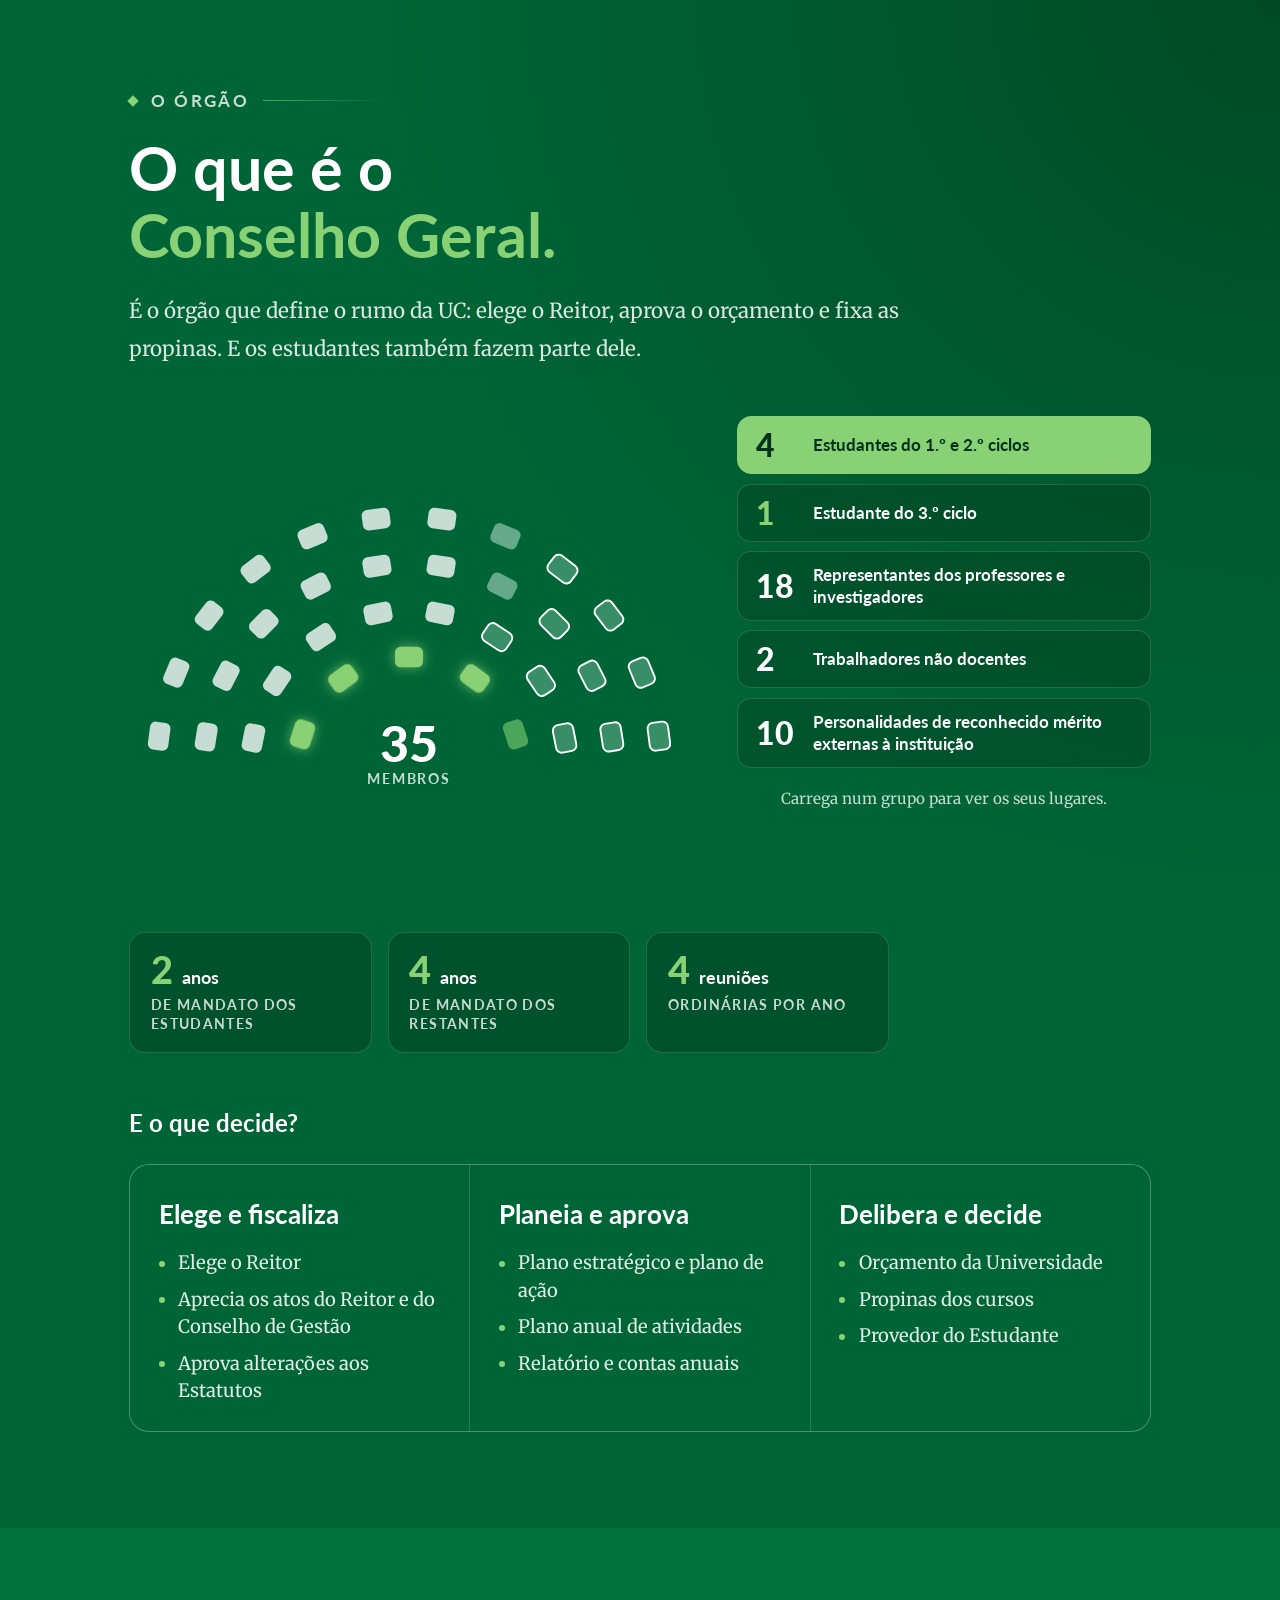
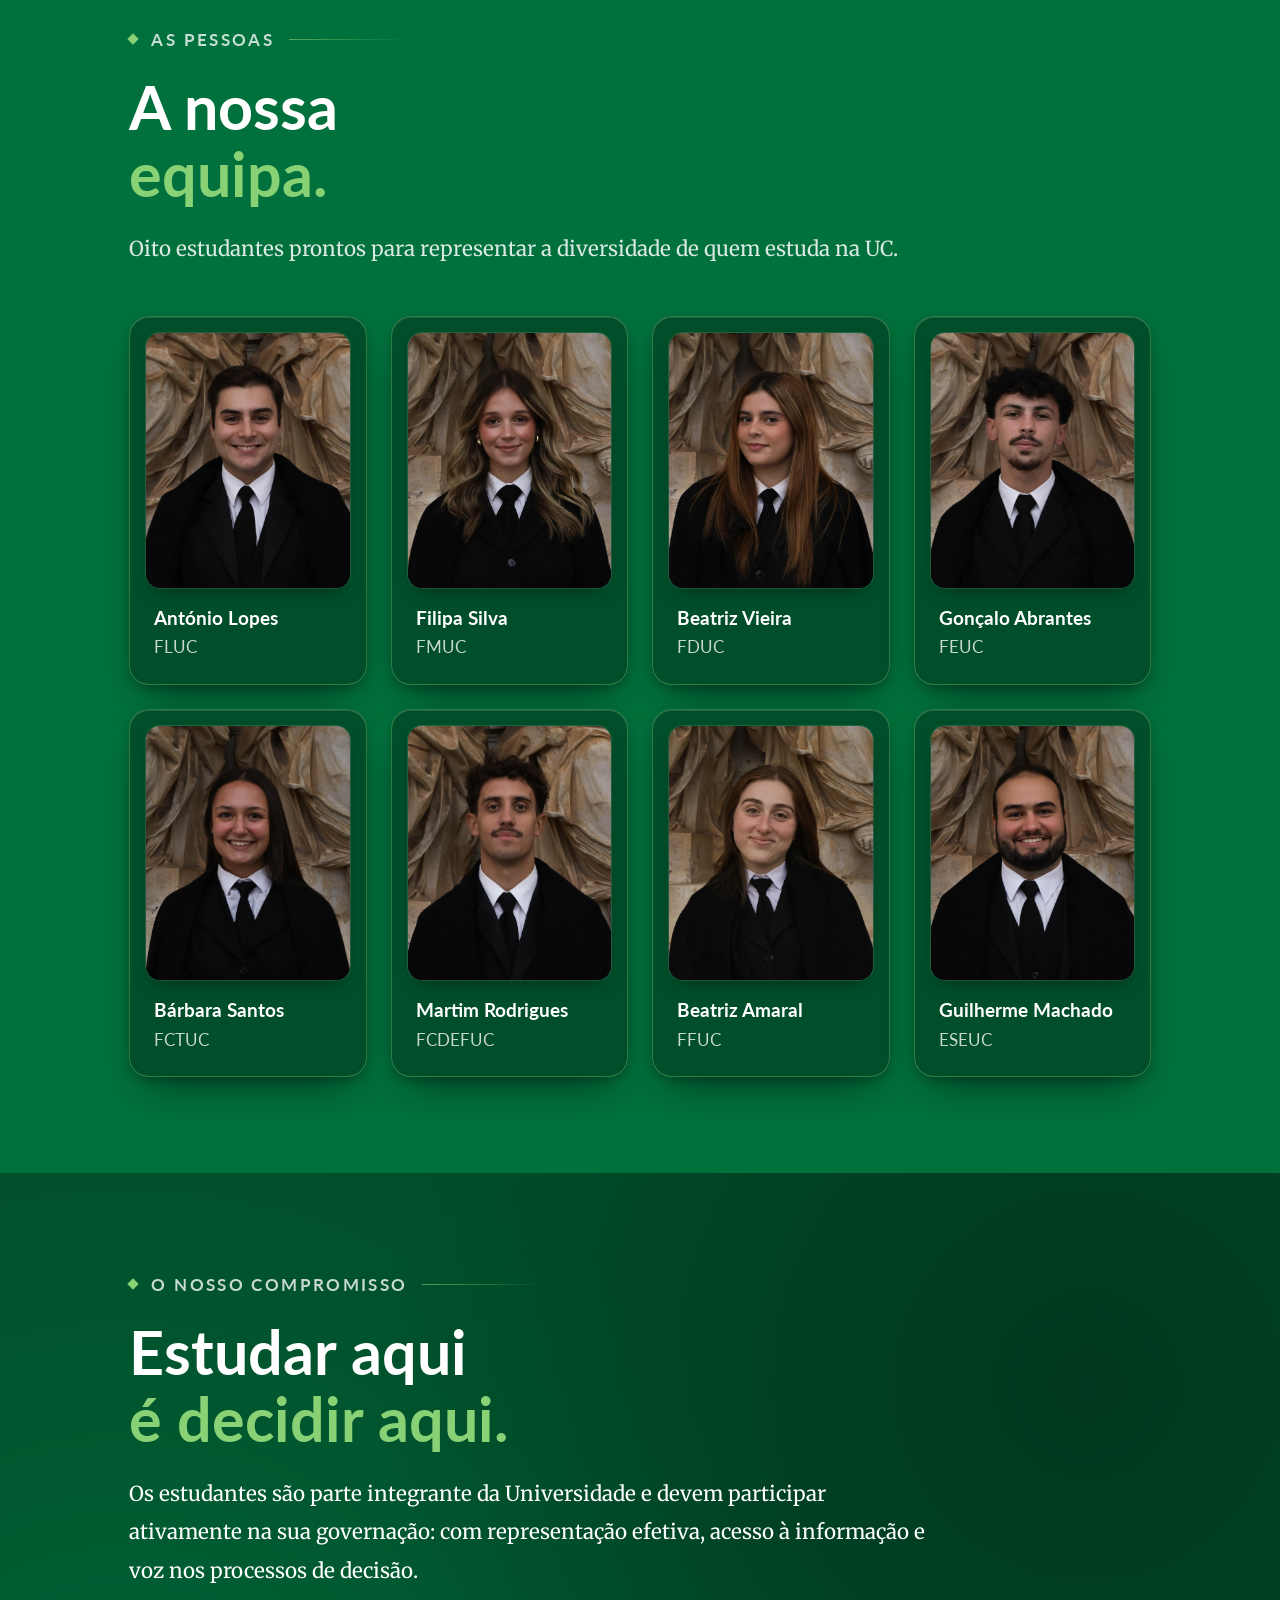
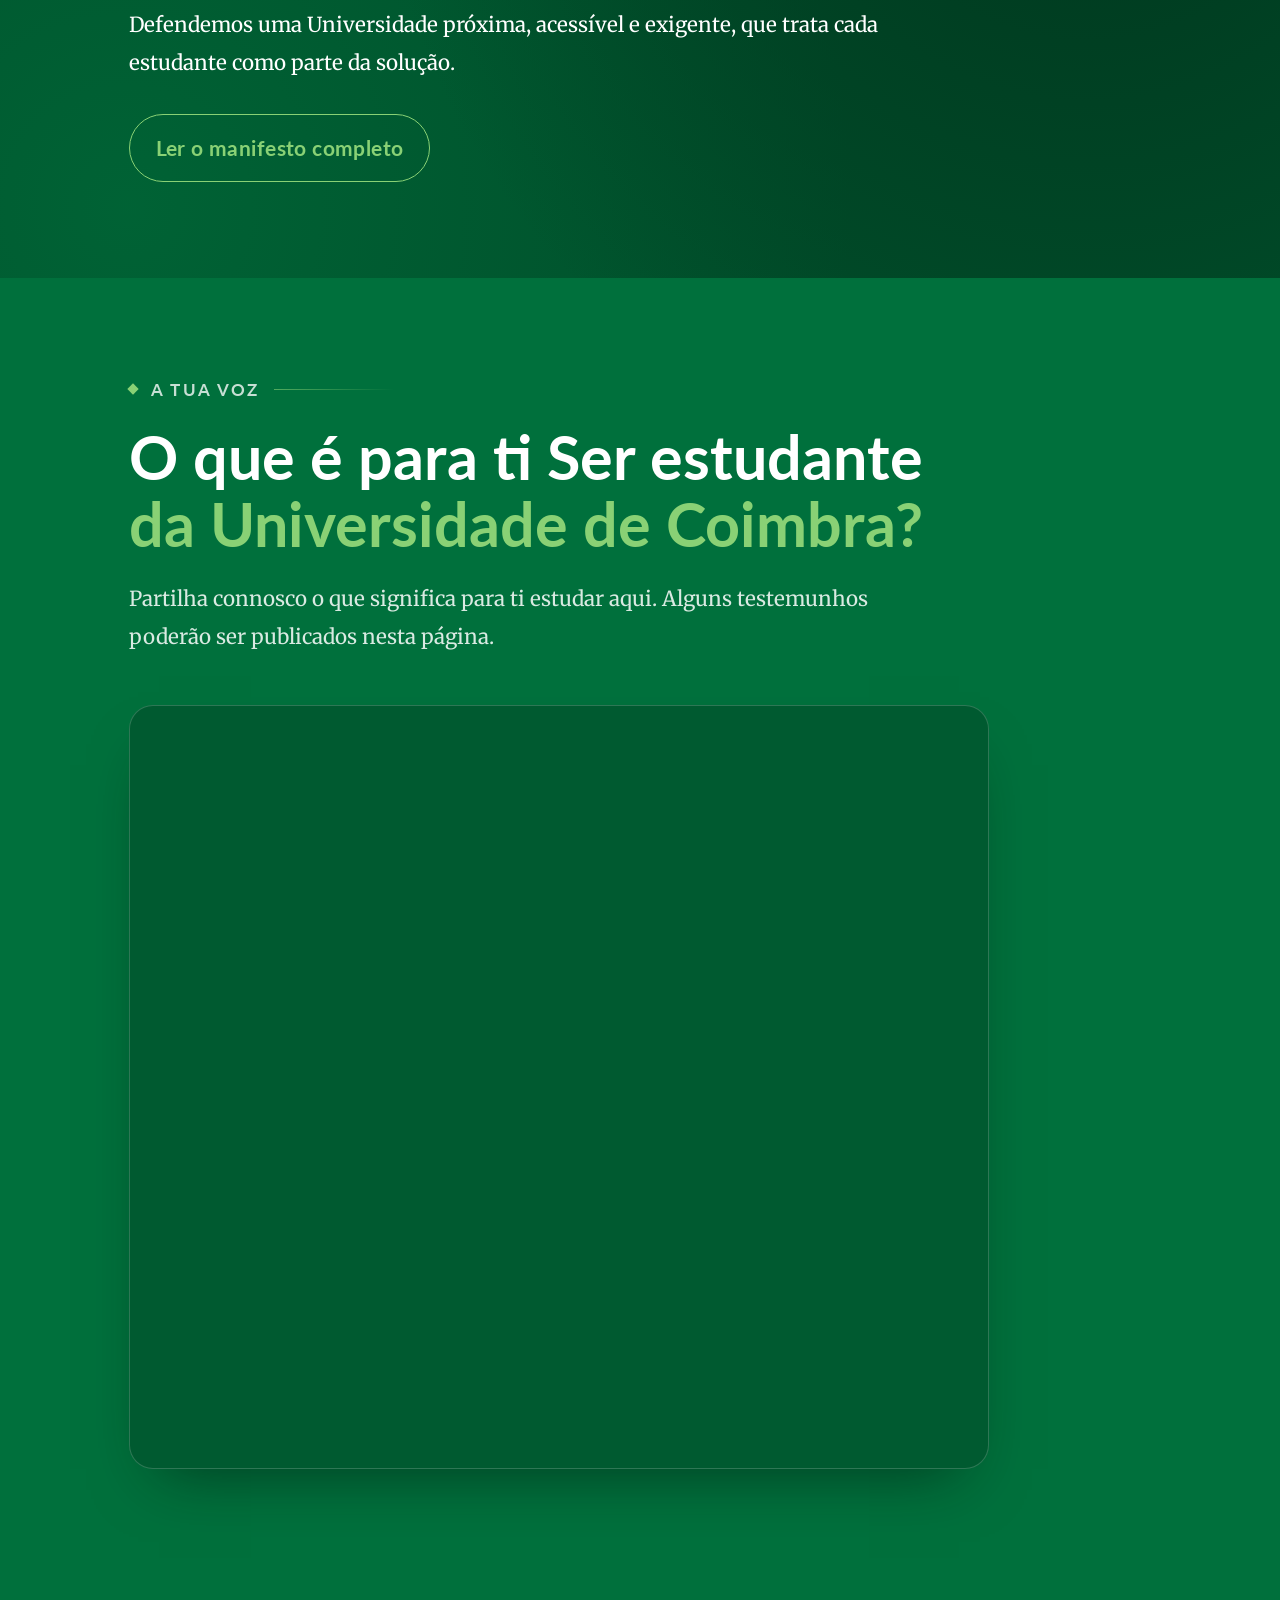
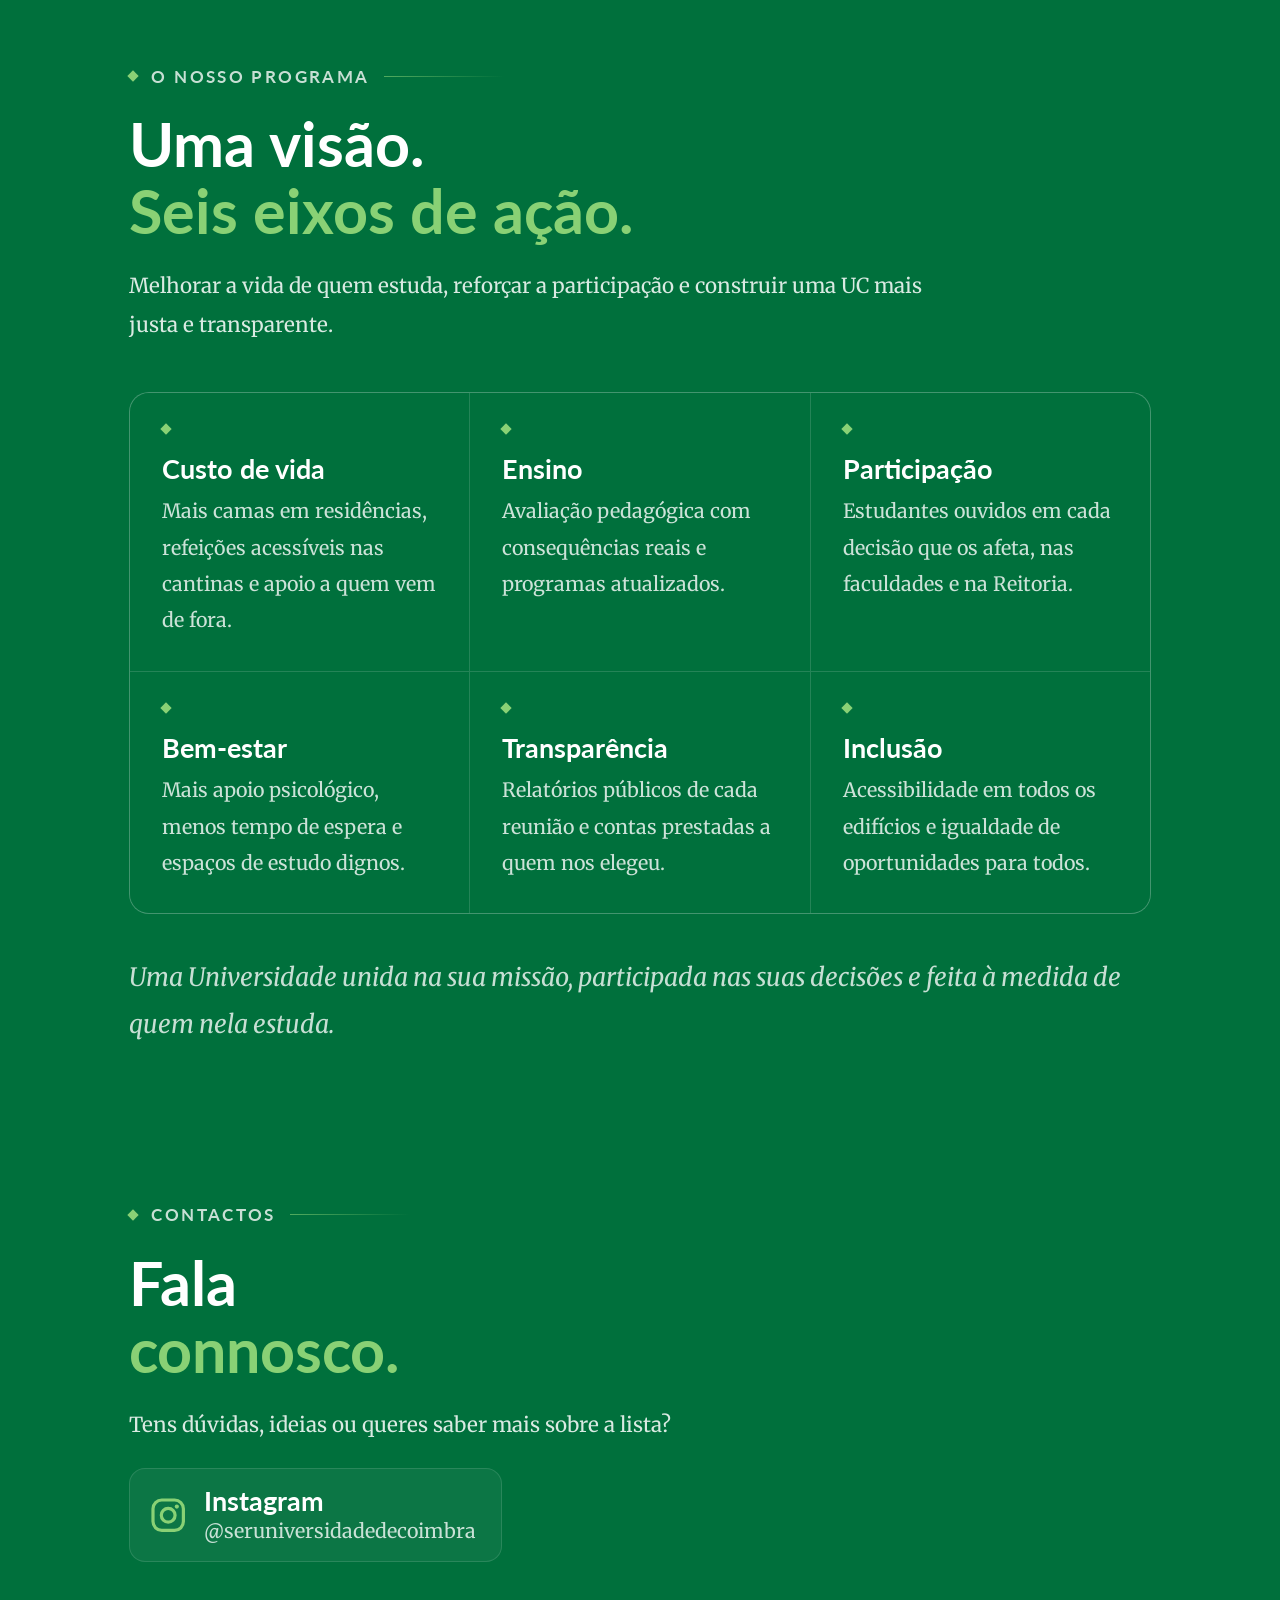
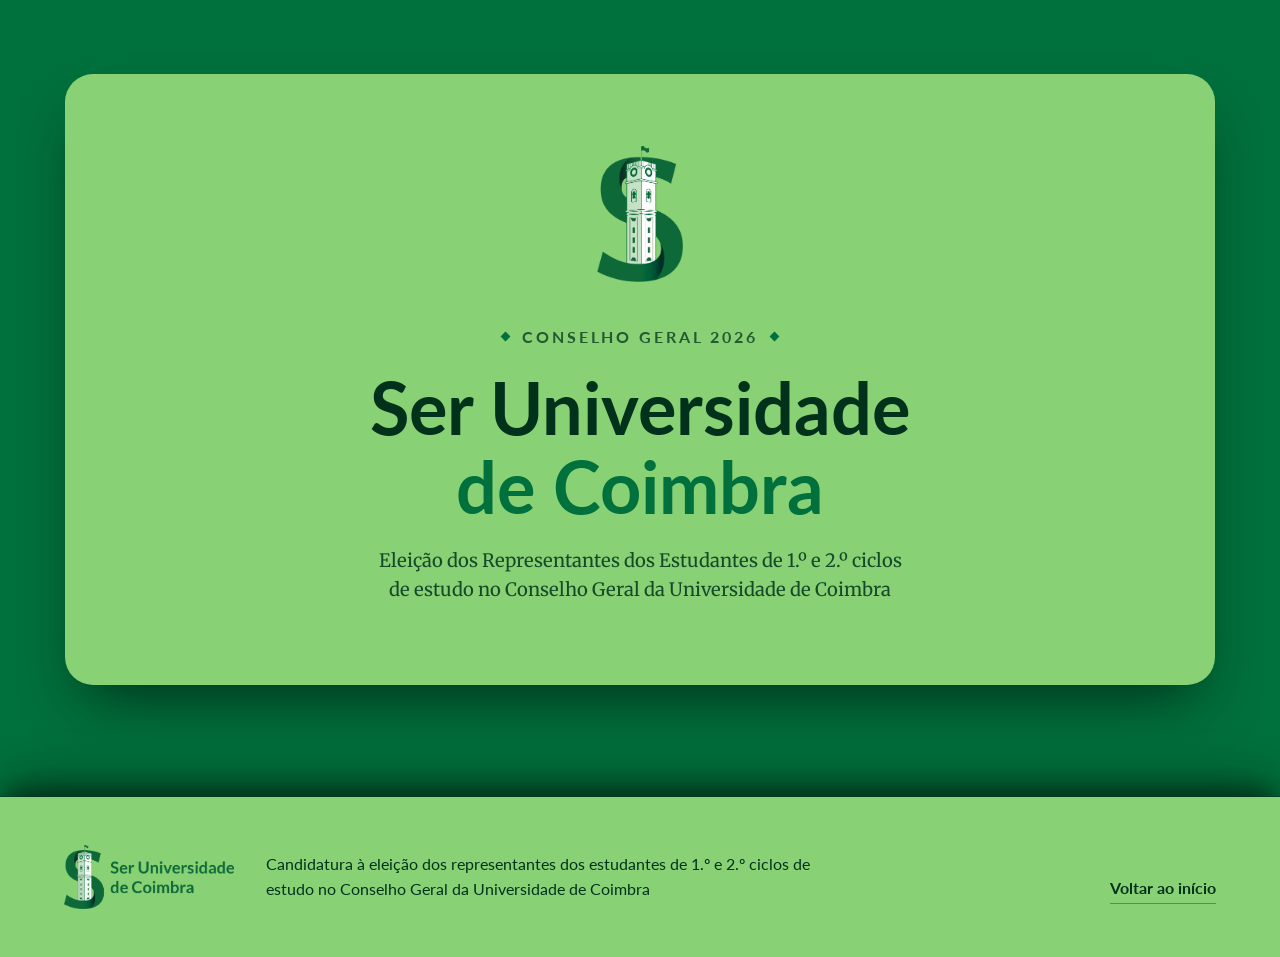
==== commit 7fbff259: "." ====
--- a/index.html
+++ b/index.html
@@ -11,7 +11,7 @@
   <link href="https://fonts.googleapis.com/css2?family=Lato:ital,wght@0,400;0,700;1,400;1,700&family=Merriweather:ital,wght@0,300;0,400;0,700;1,300;1,400&display=swap" rel="stylesheet">
   <link rel="icon" type="image/png" sizes="32x32" href="imagens/favicon-32.png">
   <link rel="apple-touch-icon" href="imagens/favicon-180.png">
-  <link rel="stylesheet" href="style.css?v=16">
+  <link rel="stylesheet" href="style.css?v=20">
 </head>
 <body>
   <a class="saltar" href="#conteudo">Saltar para o conteúdo</a>
@@ -296,7 +296,7 @@
     <a class="ligacao" href="#inicio">Voltar ao início</a>
   </footer>
 
-  <script src="script.js?v=16"></script>
+  <script src="script.js?v=20"></script>
   <script>var d=document,w="https://tally.so/widgets/embed.js",v=function(){"undefined"!=typeof Tally?Tally.loadEmbeds():d.querySelectorAll("iframe[data-tally-src]:not([src])").forEach((function(e){e.src=e.dataset.tallySrc}))};if("undefined"!=typeof Tally)v();else if(d.querySelector('script[src="'+w+'"]')==null){var s=d.createElement("script");s.src=w,s.onload=v,s.onerror=v,d.body.appendChild(s);}</script>
 </body>
 </html>
--- a/style.css
+++ b/style.css
@@ -386,7 +386,7 @@
   inset: 0;
   top: var(--altura-cabecalho, 6.7rem);
   z-index: -2;
-  background: url("imagens/abertura.jpg") center / cover no-repeat;
+  background: url("imagens/abertura.jpg?v=2") center / cover no-repeat;
   filter: saturate(0.75);
 }
 
@@ -1656,7 +1656,7 @@
   }
 
   .inicio-fundo {
-    background-position: 20% center;
+    background-position: 22% center;
   }
 
   .inicio-botoes {
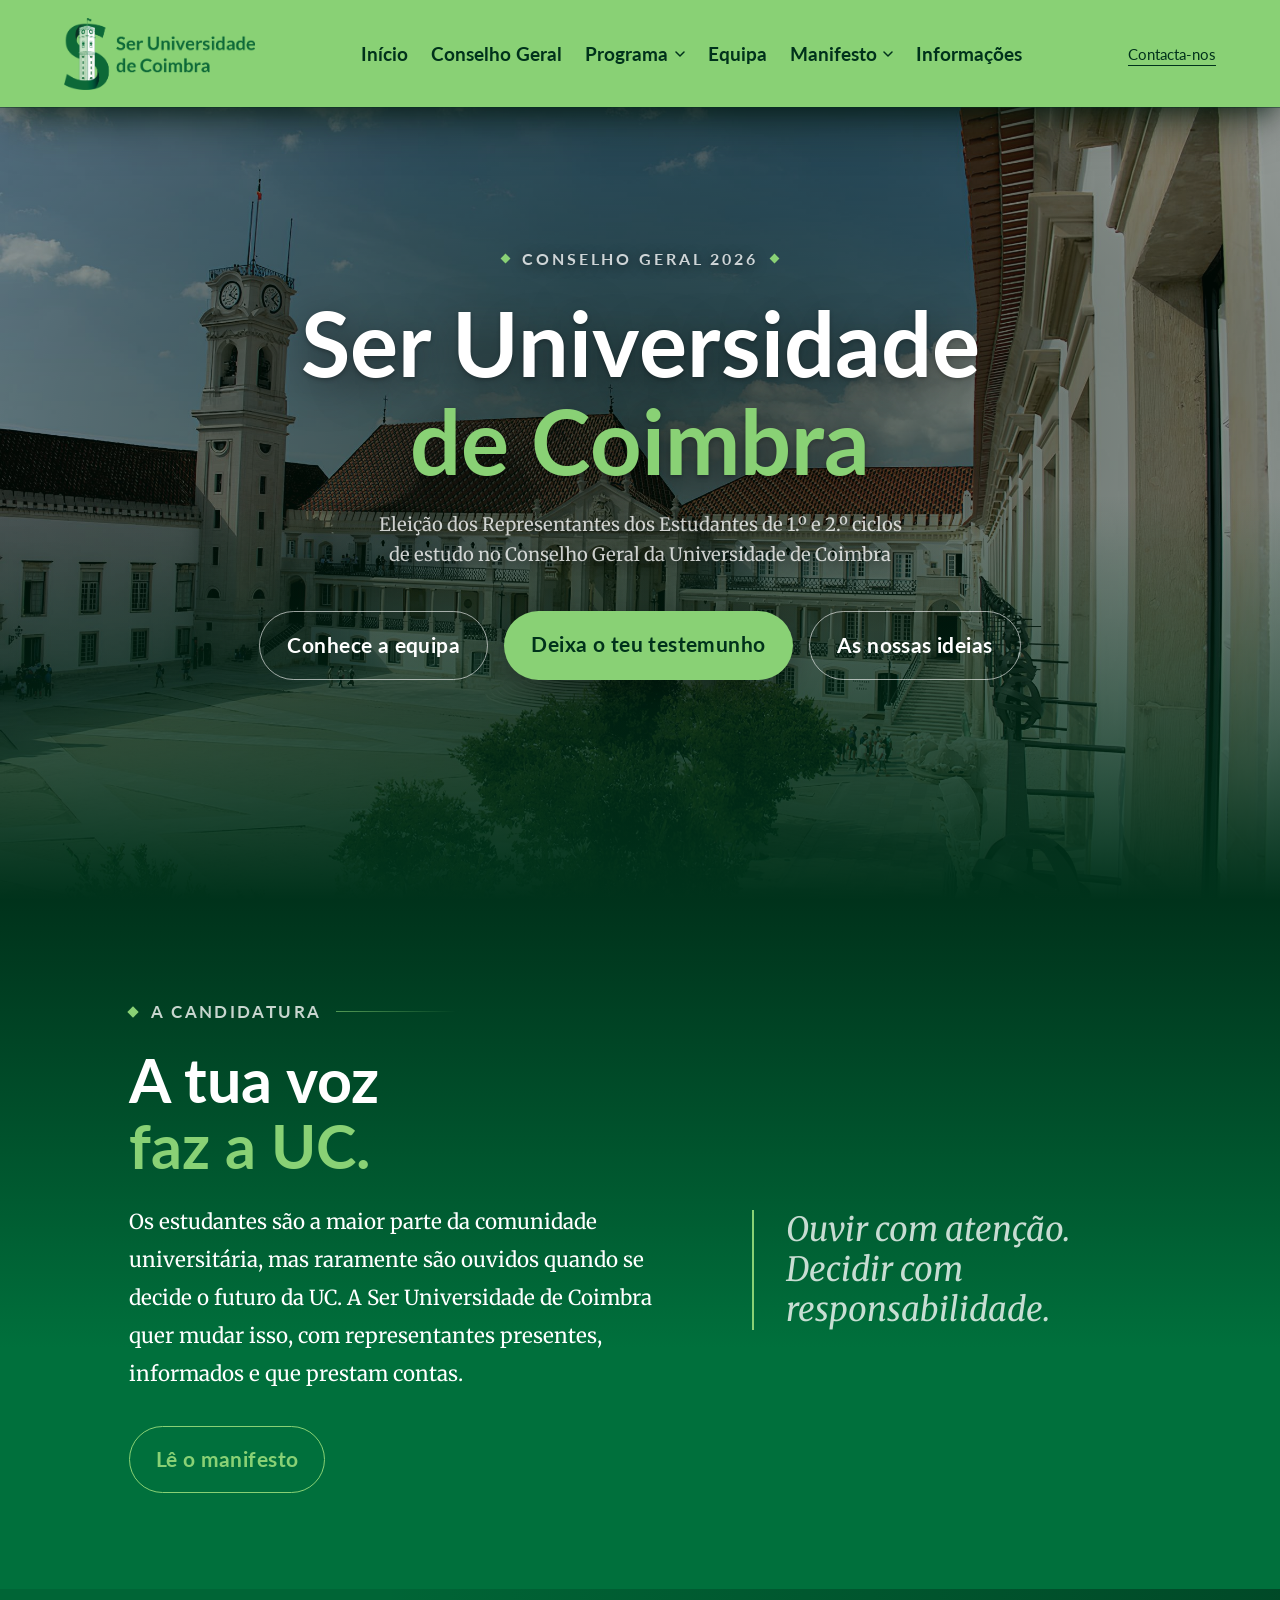
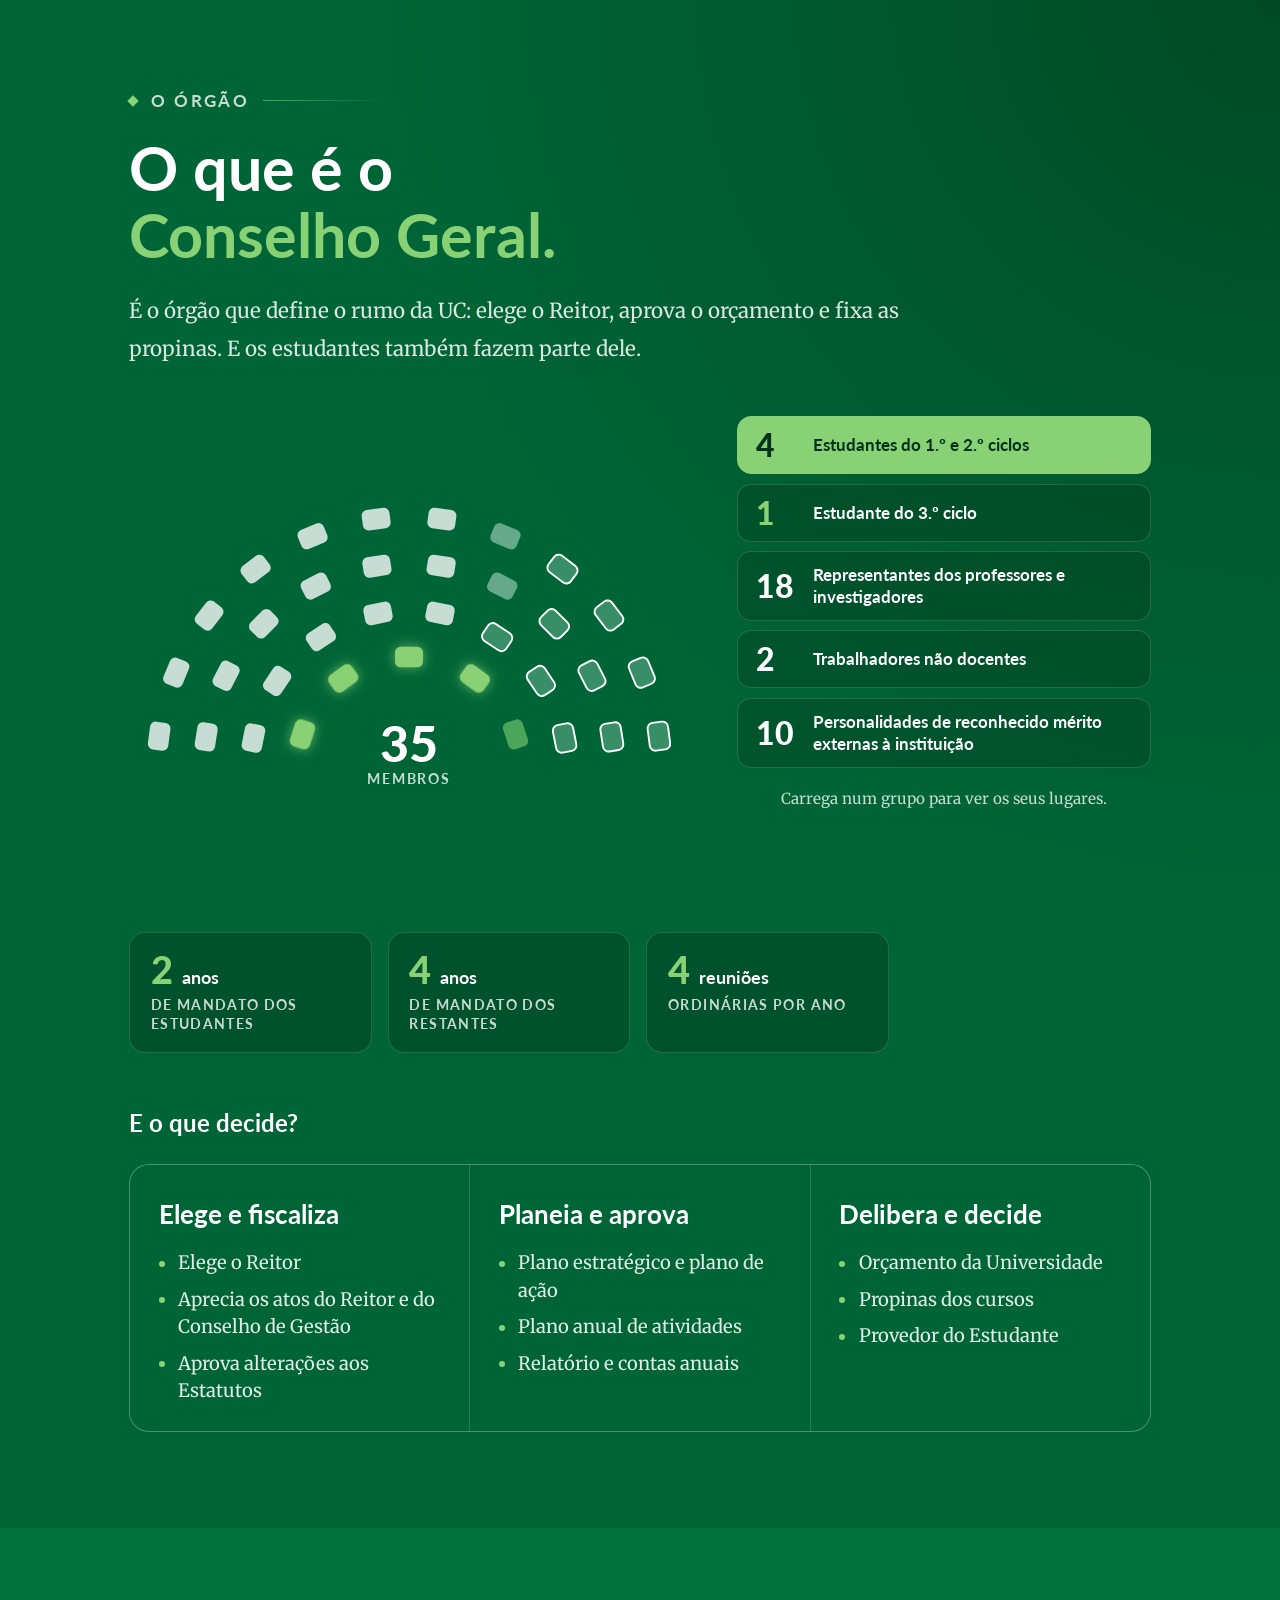
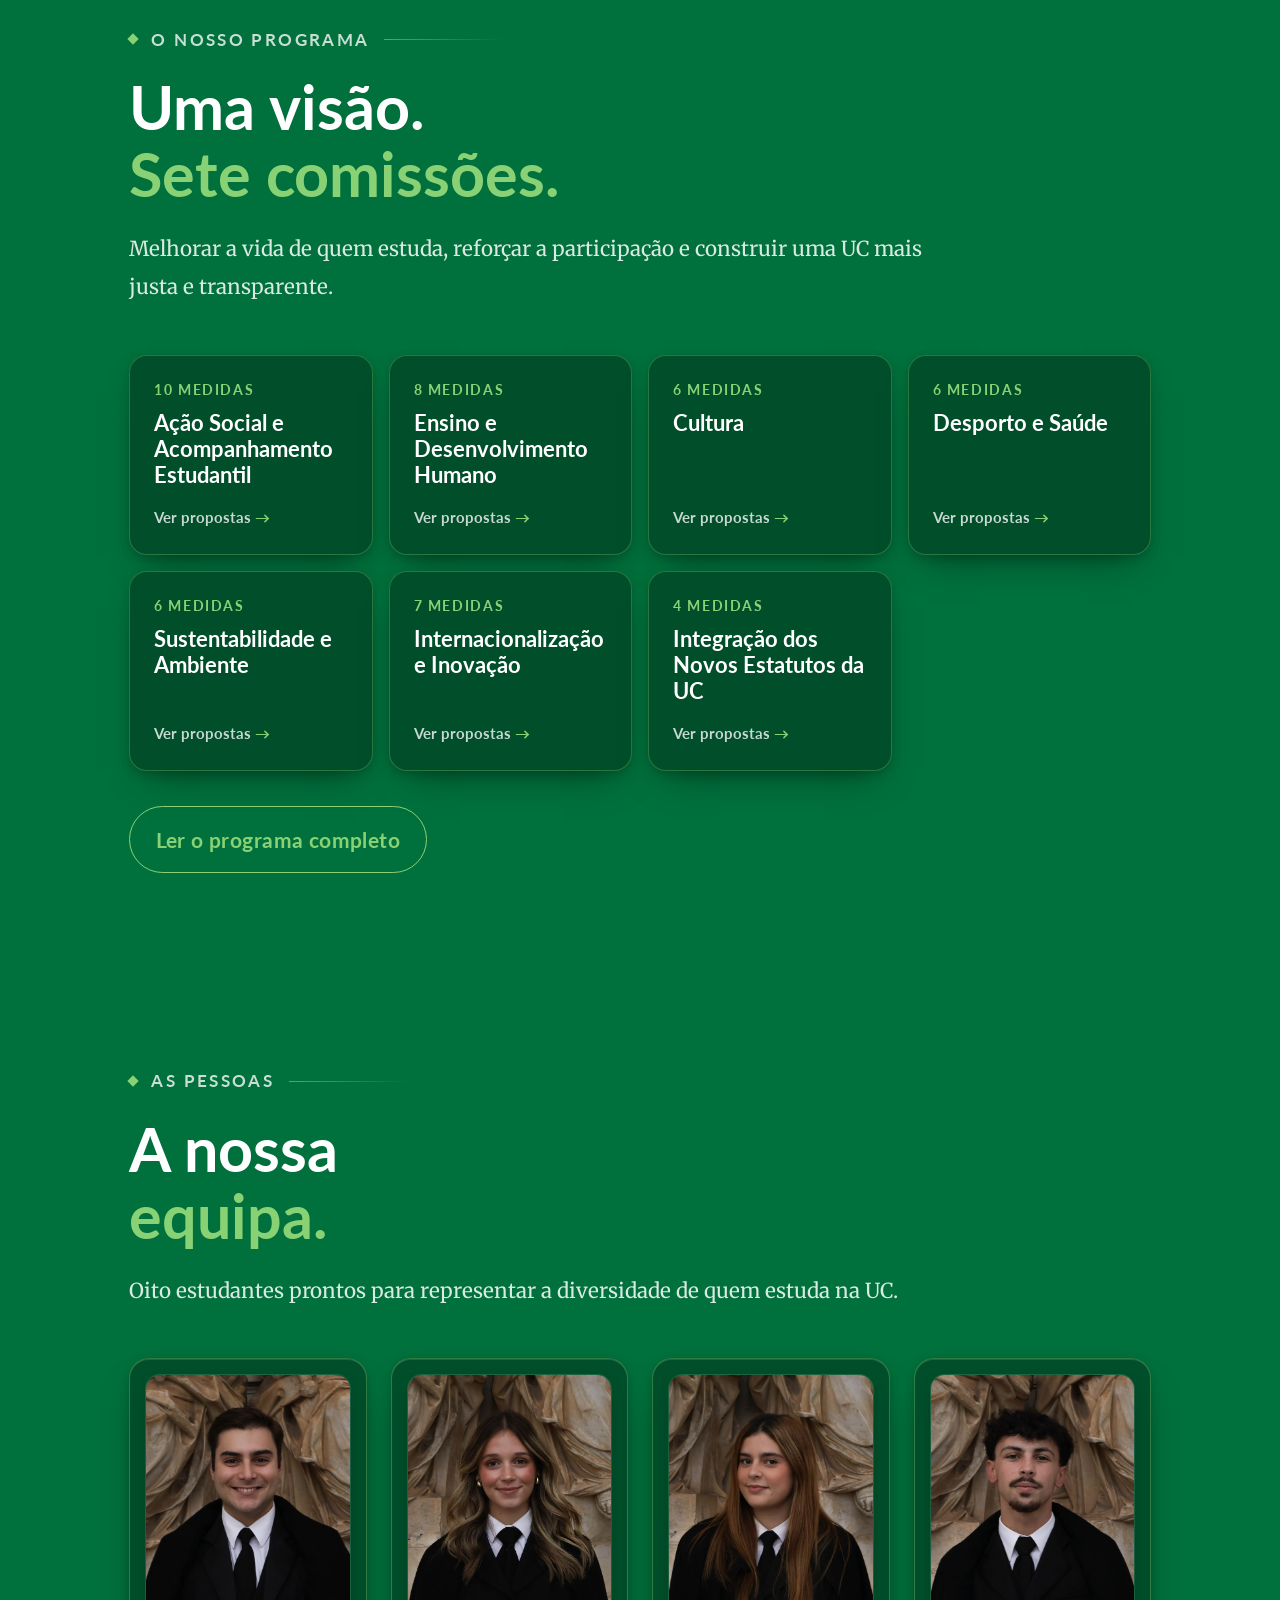
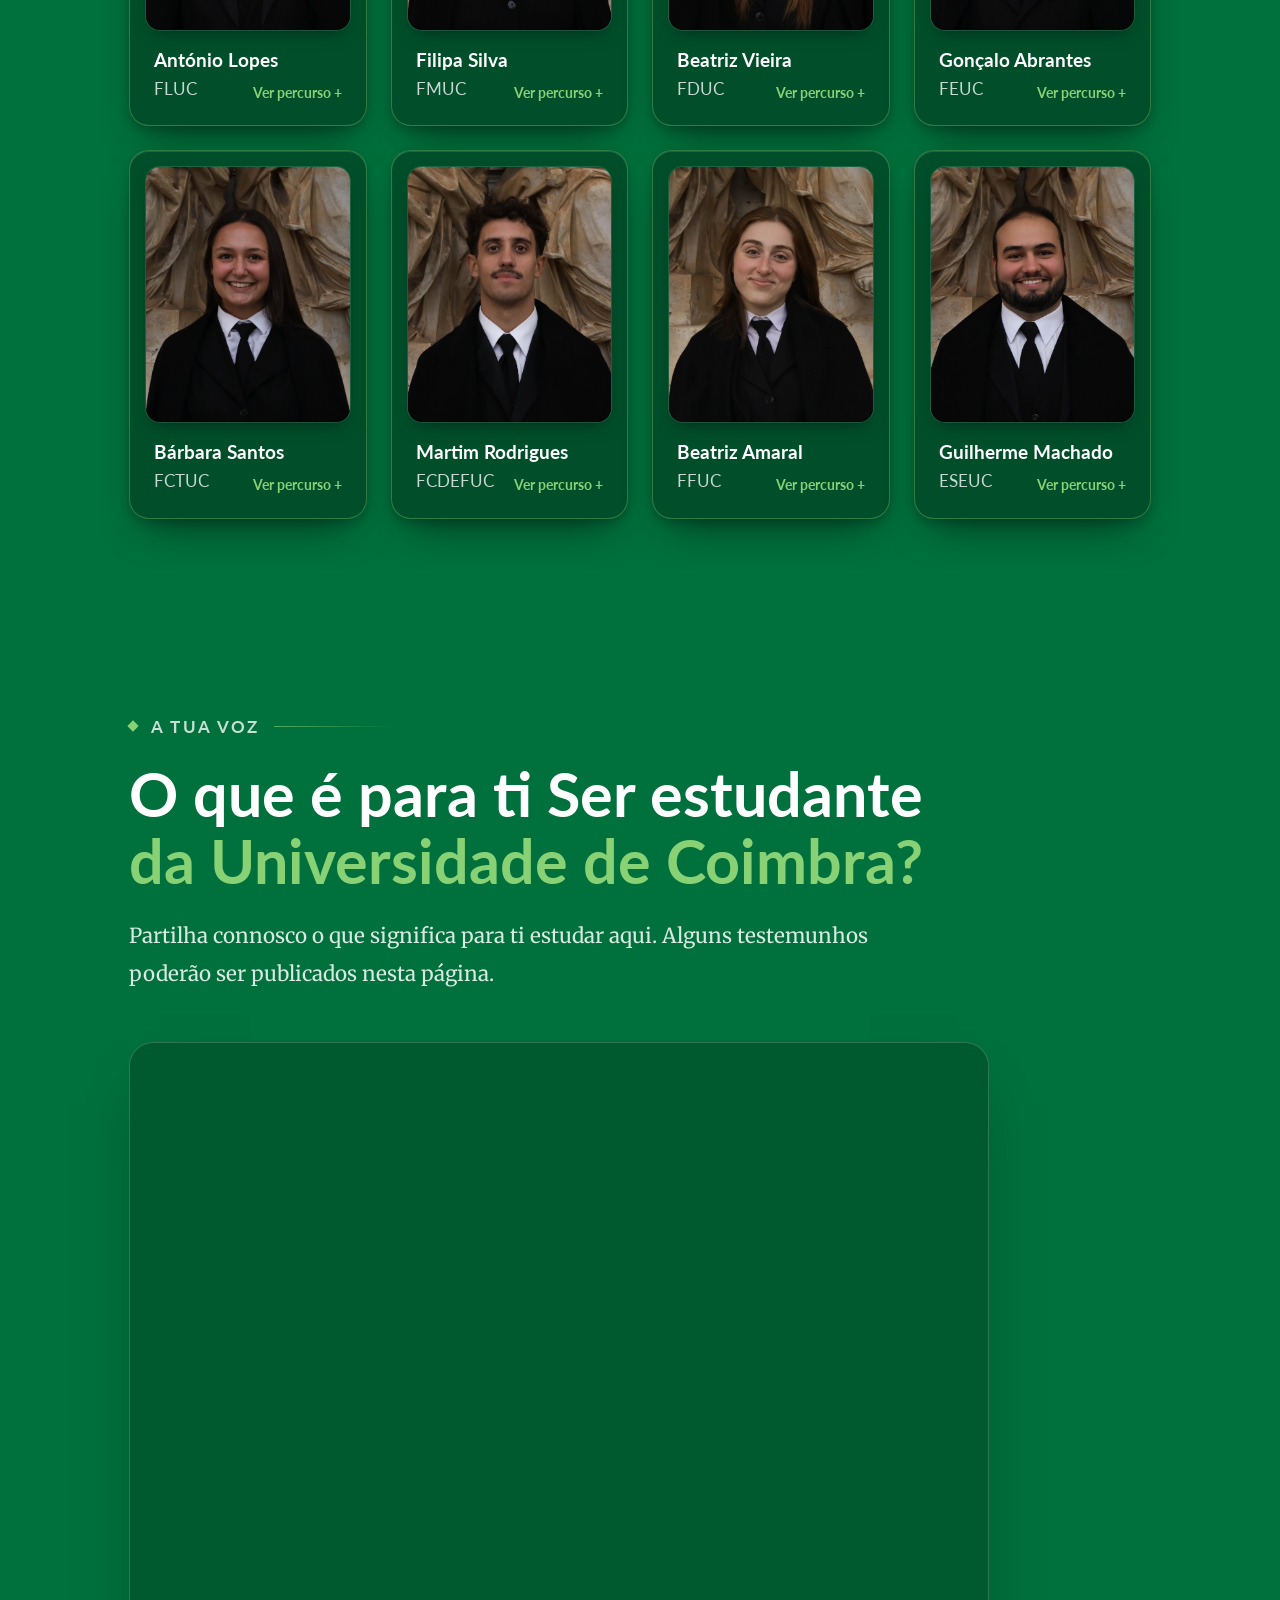
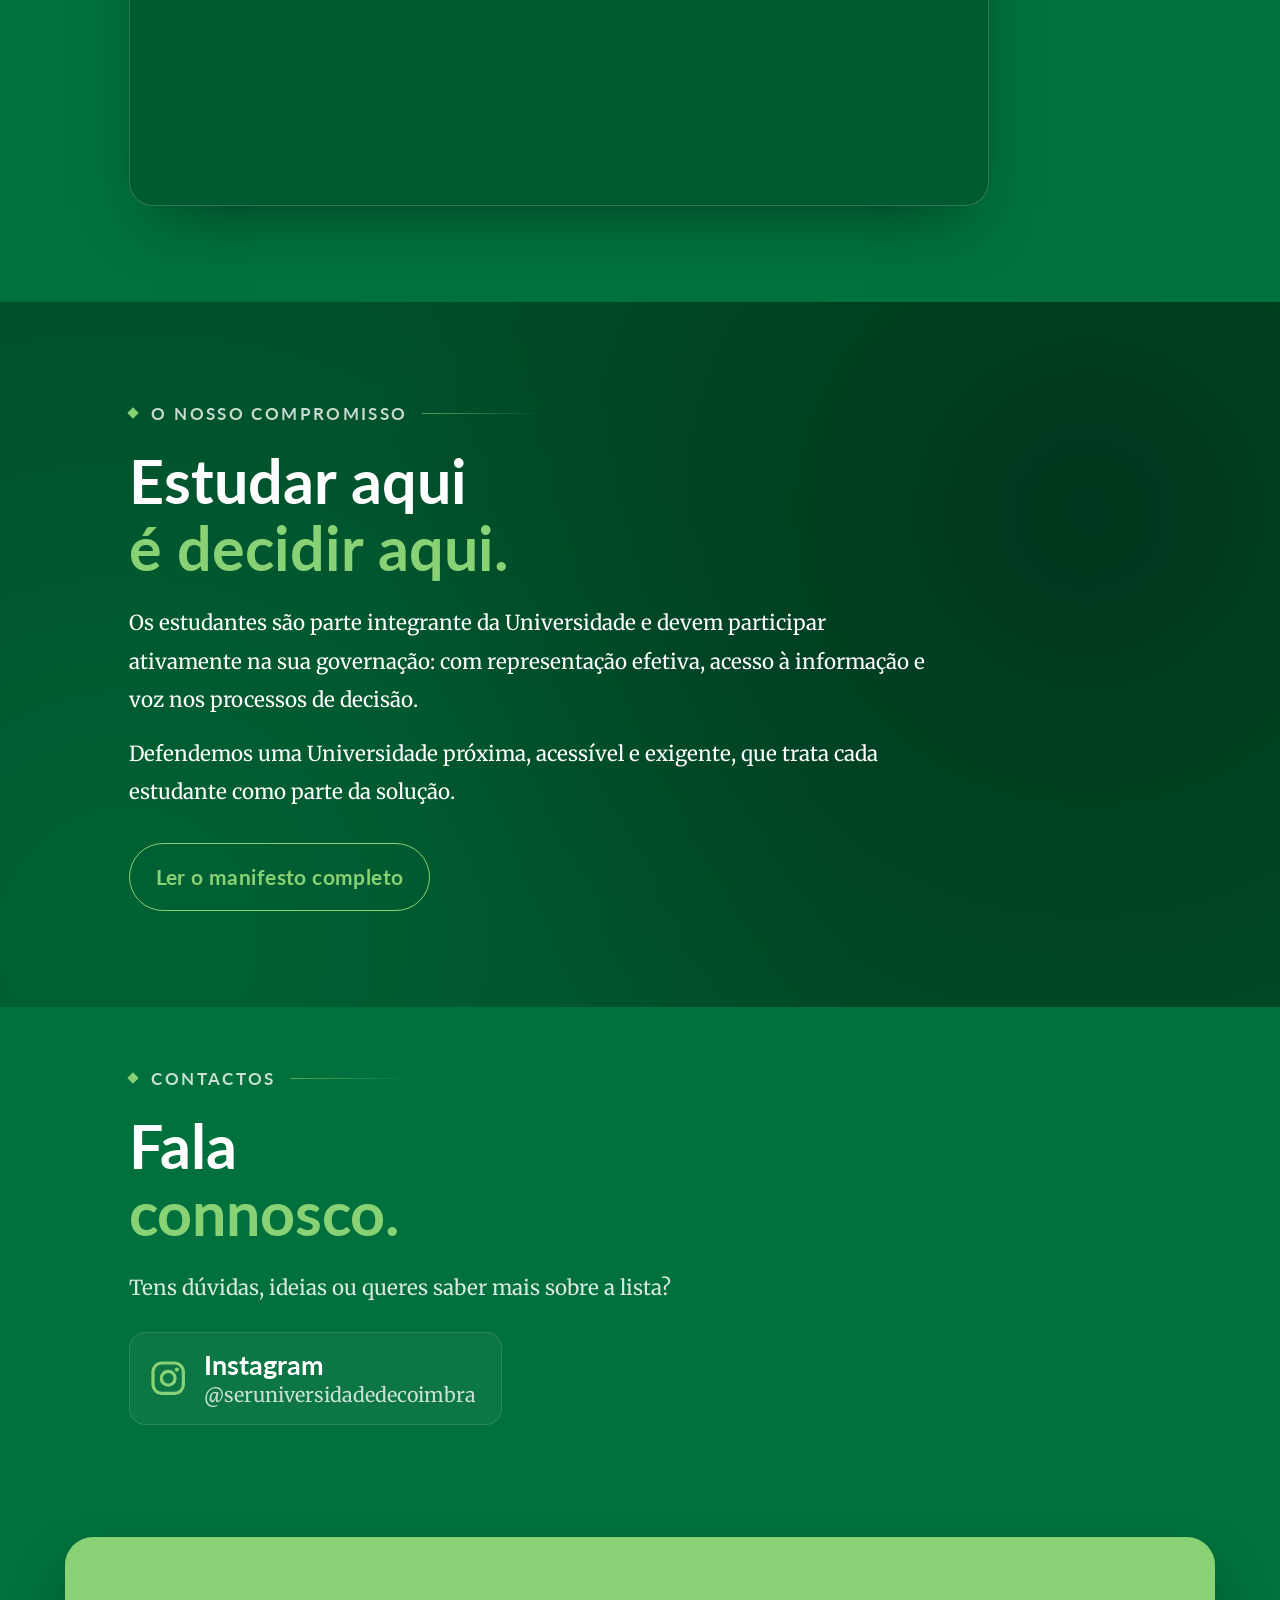
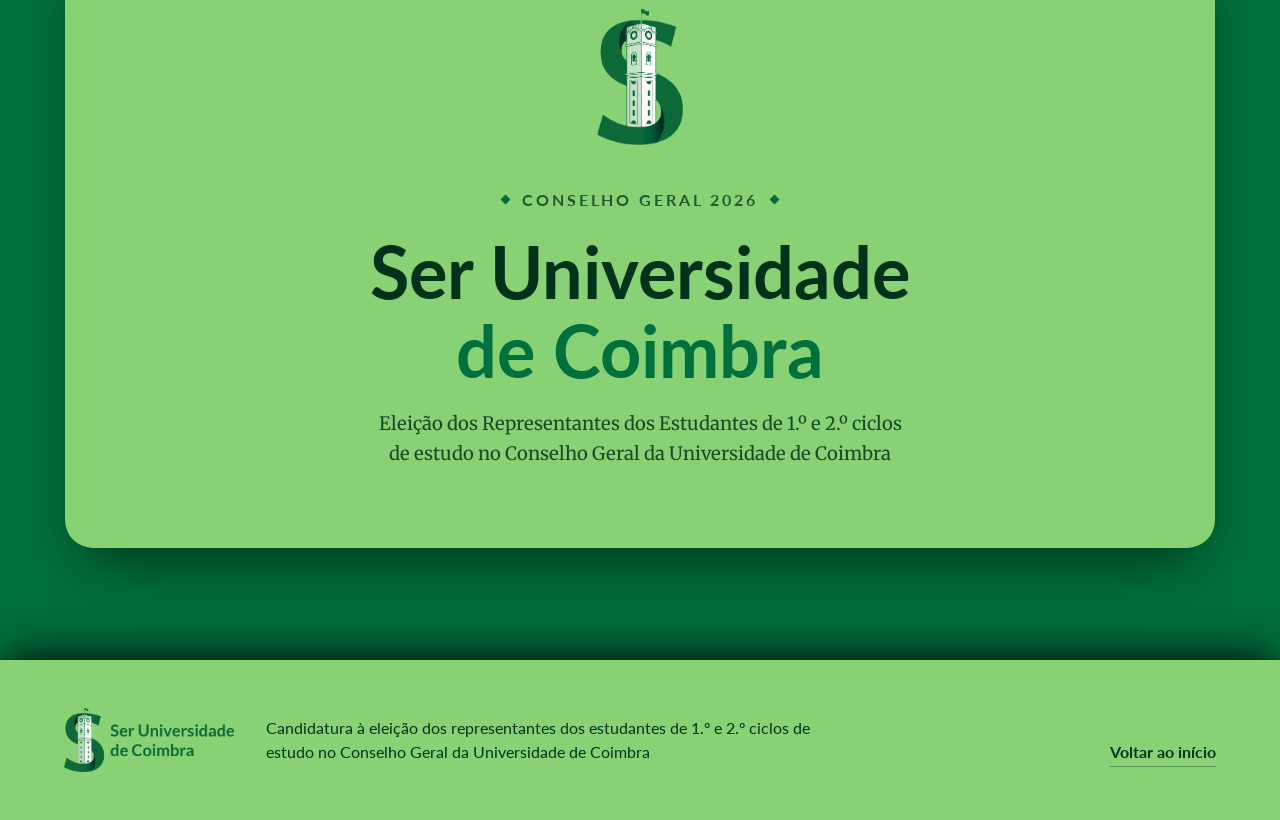
==== commit 5f6eb2d4: "programa e percursos" ====
--- a/index.html
+++ b/index.html
@@ -11,7 +11,7 @@
   <link href="https://fonts.googleapis.com/css2?family=Lato:ital,wght@0,400;0,700;1,400;1,700&family=Merriweather:ital,wght@0,300;0,400;0,700;1,300;1,400&display=swap" rel="stylesheet">
   <link rel="icon" type="image/png" sizes="32x32" href="imagens/favicon-32.png">
   <link rel="apple-touch-icon" href="imagens/favicon-180.png">
-  <link rel="stylesheet" href="style.css?v=20">
+  <link rel="stylesheet" href="style.css?v=30">
 </head>
 <body>
   <a class="saltar" href="#conteudo">Saltar para o conteúdo</a>
@@ -23,6 +23,13 @@
     <nav id="menu">
       <a href="#inicio">Início</a>
       <a href="#conselho-geral">Conselho Geral</a>
+      <div class="menu-grupo">
+        <button class="menu-grupo-botao" aria-expanded="false">Programa <svg viewBox="0 0 10 6" aria-hidden="true"><path d="M1 1l4 4 4-4" fill="none" stroke="currentColor" stroke-width="1.5" stroke-linecap="round" stroke-linejoin="round"/></svg></button>
+        <div class="submenu">
+          <a href="#programa">Em resumo</a>
+          <a href="programa.html">Programa completo</a>
+        </div>
+      </div>
       <a href="#equipa">Equipa</a>
       <div class="menu-grupo">
         <button class="menu-grupo-botao" aria-expanded="false">Manifesto <svg viewBox="0 0 10 6" aria-hidden="true"><path d="M1 1l4 4 4-4" fill="none" stroke="currentColor" stroke-width="1.5" stroke-linecap="round" stroke-linejoin="round"/></svg></button>
@@ -31,7 +38,6 @@
           <a href="manifesto.html">Manifesto completo</a>
         </div>
       </div>
-      <a href="#programa">Programa</a>
       <a href="#informacoes">Informações</a>
     </nav>
     <div class="cabecalho-acoes">
@@ -161,6 +167,50 @@
       </div>
     </section>
 
+    <section id="programa" class="bloco">
+      <p class="bloco-etiqueta">O nosso programa</p>
+      <h2>Uma visão. <em>Sete comissões.</em></h2>
+      <p class="bloco-intro">Melhorar a vida de quem estuda, reforçar a participação e construir uma UC mais justa e transparente.</p>
+      <div class="comissoes-grelha">
+        <a class="comissao-cartao" href="programa.html#acao-social-e-acompanhamento-estudantil">
+          <span class="comissao-numero">10 medidas</span>
+          <h3>Ação Social e Acompanhamento Estudantil</h3>
+          <span class="comissao-ver">Ver propostas</span>
+        </a>
+        <a class="comissao-cartao" href="programa.html#ensino-e-desenvolvimento-humano">
+          <span class="comissao-numero">8 medidas</span>
+          <h3>Ensino e Desenvolvimento Humano</h3>
+          <span class="comissao-ver">Ver propostas</span>
+        </a>
+        <a class="comissao-cartao" href="programa.html#cultura">
+          <span class="comissao-numero">6 medidas</span>
+          <h3>Cultura</h3>
+          <span class="comissao-ver">Ver propostas</span>
+        </a>
+        <a class="comissao-cartao" href="programa.html#desporto-e-saude">
+          <span class="comissao-numero">6 medidas</span>
+          <h3>Desporto e Saúde</h3>
+          <span class="comissao-ver">Ver propostas</span>
+        </a>
+        <a class="comissao-cartao" href="programa.html#sustentabilidade-e-ambiente">
+          <span class="comissao-numero">6 medidas</span>
+          <h3>Sustentabilidade e Ambiente</h3>
+          <span class="comissao-ver">Ver propostas</span>
+        </a>
+        <a class="comissao-cartao" href="programa.html#internacionalizacao-e-inovacao">
+          <span class="comissao-numero">7 medidas</span>
+          <h3>Internacionalização e Inovação</h3>
+          <span class="comissao-ver">Ver propostas</span>
+        </a>
+        <a class="comissao-cartao" href="programa.html#integracao-dos-novos-estatutos-da-uc">
+          <span class="comissao-numero">4 medidas</span>
+          <h3>Integração dos Novos Estatutos da UC</h3>
+          <span class="comissao-ver">Ver propostas</span>
+        </a>
+      </div>
+      <a class="botao-pagina" href="programa.html">Ler o programa completo</a>
+    </section>
+
     <section id="equipa" class="bloco">
       <p class="bloco-etiqueta">As pessoas</p>
       <h2>A nossa <em>equipa.</em></h2>
@@ -170,42 +220,112 @@
           <div class="candidato-foto"><img src="imagens/equipa/antonio.jpg?v=2" alt="António Lopes" loading="lazy"></div>
           <h3>António Lopes</h3>
           <p>FLUC</p>
+          <button class="candidato-abrir" type="button" aria-label="Ver o percurso de António Lopes"><span>Ver percurso</span></button>
+          <div class="candidato-percurso" hidden>
+            <p class="percurso-nome">António Pedro Cipriano Lopes</p>
+            <ul>
+              <li>Natural de Coimbra, 23 anos</li>
+              <li>Licenciado em História com Menor em Estudos Europeus (FLUC)</li>
+              <li>Mestrando em Estudos Europeus (FLUC) a frequentar a Pós-Graduação em Direito da União Europeia (FDUC)</li>
+            </ul>
+          </div>
         </article>
         <article class="candidato">
           <div class="candidato-foto"><img src="imagens/equipa/filipa_silva.jpg?v=2" alt="Filipa Silva" loading="lazy"></div>
           <h3>Filipa Silva</h3>
           <p>FMUC</p>
+          <button class="candidato-abrir" type="button" aria-label="Ver o percurso de Filipa Silva"><span>Ver percurso</span></button>
+          <div class="candidato-percurso" hidden>
+            <p class="percurso-nome">Filipa Silva</p>
+            <ul>
+            </ul>
+          </div>
         </article>
         <article class="candidato">
           <div class="candidato-foto"><img src="imagens/equipa/beatriz_vieira.jpg?v=2" alt="Beatriz Vieira" loading="lazy"></div>
           <h3>Beatriz Vieira</h3>
           <p>FDUC</p>
+          <button class="candidato-abrir" type="button" aria-label="Ver o percurso de Beatriz Vieira"><span>Ver percurso</span></button>
+          <div class="candidato-percurso" hidden>
+            <p class="percurso-nome">Beatriz Vieira</p>
+            <ul>
+            </ul>
+          </div>
         </article>
         <article class="candidato">
           <div class="candidato-foto"><img src="imagens/equipa/goncalo_abrantes.jpg?v=2" alt="Gonçalo Abrantes" loading="lazy"></div>
           <h3>Gonçalo Abrantes</h3>
           <p>FEUC</p>
+          <button class="candidato-abrir" type="button" aria-label="Ver o percurso de Gonçalo Abrantes"><span>Ver percurso</span></button>
+          <div class="candidato-percurso" hidden>
+            <p class="percurso-nome">Gonçalo Abrantes</p>
+            <ul>
+            </ul>
+          </div>
         </article>
         <article class="candidato">
           <div class="candidato-foto"><img src="imagens/equipa/barbara_santos.jpg?v=2" alt="Bárbara Santos" loading="lazy"></div>
           <h3>Bárbara Santos</h3>
           <p>FCTUC</p>
+          <button class="candidato-abrir" type="button" aria-label="Ver o percurso de Bárbara Santos"><span>Ver percurso</span></button>
+          <div class="candidato-percurso" hidden>
+            <p class="percurso-nome">Bárbara Maria Raposo dos Santos</p>
+            <ul>
+              <li>Natural de Constância, 20 anos</li>
+              <li>Finalista da Licenciatura em Biologia (FCTUC)</li>
+            </ul>
+          </div>
         </article>
         <article class="candidato">
           <div class="candidato-foto"><img src="imagens/equipa/martim_rodrigues.jpg?v=2" alt="Martim Rodrigues" loading="lazy"></div>
           <h3>Martim Rodrigues</h3>
           <p>FCDEFUC</p>
+          <button class="candidato-abrir" type="button" aria-label="Ver o percurso de Martim Rodrigues"><span>Ver percurso</span></button>
+          <div class="candidato-percurso" hidden>
+            <p class="percurso-nome">Martim Rodrigues</p>
+            <ul>
+            </ul>
+          </div>
         </article>
         <article class="candidato">
           <div class="candidato-foto"><img src="imagens/equipa/beatriz_amaral.jpg?v=2" alt="Beatriz Amaral" loading="lazy"></div>
           <h3>Beatriz Amaral</h3>
           <p>FFUC</p>
+          <button class="candidato-abrir" type="button" aria-label="Ver o percurso de Beatriz Amaral"><span>Ver percurso</span></button>
+          <div class="candidato-percurso" hidden>
+            <p class="percurso-nome">Beatriz dos Santos Amaral</p>
+            <ul>
+              <li>Natural de Coimbra, 21 anos</li>
+              <li>A frequentar o Mestrado Integrado em Ciências Farmacêuticas (FFUC)</li>
+            </ul>
+          </div>
         </article>
         <article class="candidato">
           <div class="candidato-foto"><img src="imagens/equipa/guilherme_machado.jpg?v=2" alt="Guilherme Machado" loading="lazy"></div>
           <h3>Guilherme Machado</h3>
           <p>ESEUC</p>
-        </article>
+          <button class="candidato-abrir" type="button" aria-label="Ver o percurso de Guilherme Machado"><span>Ver percurso</span></button>
+          <div class="candidato-percurso" hidden>
+            <p class="percurso-nome">Guilherme Machado</p>
+            <ul>
+            </ul>
+          </div>
+        </article>
+      </div>
+    </section>
+
+    <section id="testemunhos" class="bloco testemunhos">
+      <p class="bloco-etiqueta">A tua voz</p>
+      <h2>O que é para ti Ser estudante <em>da Universidade de Coimbra?</em></h2>
+      <p class="bloco-intro">Partilha connosco o que significa para ti estudar aqui. Alguns testemunhos poderão ser publicados nesta página.</p>
+      <div class="testemunhos-cartao">
+        <iframe data-tally-src="https://tally.so/embed/xVMOxd?alignLeft=1&hideTitle=1&transparentBackground=1&dynamicHeight=1" loading="lazy" width="100%" height="711" frameborder="0" marginheight="0" marginwidth="0" title="Testemunhos - Ser estudante da UC"></iframe>
+      </div>
+
+      <div class="testemunhos-publicados">
+        <p class="testemunhos-subtitulo">O que dizem os estudantes</p>
+        <div class="testemunhos-lista"></div>
+        <button class="botao-pagina testemunhos-mais" type="button" hidden>Ver mais testemunhos</button>
       </div>
     </section>
 
@@ -215,54 +335,6 @@
       <p>Os estudantes são parte integrante da Universidade e devem participar ativamente na sua governação: com representação efetiva, acesso à informação e voz nos processos de decisão.</p>
       <p>Defendemos uma Universidade próxima, acessível e exigente, que trata cada estudante como parte da solução.</p>
       <a class="botao-pagina" href="manifesto.html">Ler o manifesto completo</a>
-    </section>
-
-    <section id="testemunhos" class="bloco testemunhos">
-      <p class="bloco-etiqueta">A tua voz</p>
-      <h2>O que é para ti Ser estudante <em>da Universidade de Coimbra?</em></h2>
-      <p class="bloco-intro">Partilha connosco o que significa para ti estudar aqui. Alguns testemunhos poderão ser publicados nesta página.</p>
-      <div class="testemunhos-cartao">
-        <iframe data-tally-src="https://tally.so/embed/xVMOxd?alignLeft=1&hideTitle=1&transparentBackground=1&dynamicHeight=1" loading="lazy" width="100%" height="711" frameborder="0" marginheight="0" marginwidth="0" title="Testemunhos - Ser estudante da UC"></iframe>
-      </div>
-
-      <div class="testemunhos-publicados">
-        <p class="testemunhos-subtitulo">O que dizem os estudantes</p>
-        <div class="testemunhos-lista"></div>
-        <button class="botao-pagina testemunhos-mais" type="button" hidden>Ver mais testemunhos</button>
-      </div>
-    </section>
-
-    <section id="programa" class="bloco">
-      <p class="bloco-etiqueta">O nosso programa</p>
-      <h2>Uma visão. <em>Seis eixos de ação.</em></h2>
-      <p class="bloco-intro">Melhorar a vida de quem estuda, reforçar a participação e construir uma UC mais justa e transparente.</p>
-      <div class="programa-grelha">
-        <article class="eixo" id="eixo-custo">
-          <h3>Custo de vida</h3>
-          <p>Mais camas em residências, refeições acessíveis nas cantinas e apoio a quem vem de fora.</p>
-        </article>
-        <article class="eixo" id="eixo-ensino">
-          <h3>Ensino</h3>
-          <p>Avaliação pedagógica com consequências reais e programas atualizados.</p>
-        </article>
-        <article class="eixo" id="eixo-participacao">
-          <h3>Participação</h3>
-          <p>Estudantes ouvidos em cada decisão que os afeta, nas faculdades e na Reitoria.</p>
-        </article>
-        <article class="eixo" id="eixo-bem-estar">
-          <h3>Bem-estar</h3>
-          <p>Mais apoio psicológico, menos tempo de espera e espaços de estudo dignos.</p>
-        </article>
-        <article class="eixo" id="eixo-transparencia">
-          <h3>Transparência</h3>
-          <p>Relatórios públicos de cada reunião e contas prestadas a quem nos elegeu.</p>
-        </article>
-        <article class="eixo" id="eixo-inclusao">
-          <h3>Inclusão</h3>
-          <p>Acessibilidade em todos os edifícios e igualdade de oportunidades para todos.</p>
-        </article>
-      </div>
-      <p class="programa-fecho">Uma Universidade unida na sua missão, participada nas suas decisões e feita à medida de quem nela estuda.</p>
     </section>
 
     <section id="informacoes" class="bloco">
@@ -288,6 +360,23 @@
     </section>
   </main>
 
+
+  <dialog class="percurso-janela" aria-labelledby="percurso-titulo">
+    <button class="percurso-fechar" type="button" aria-label="Fechar"><svg viewBox="0 0 24 24" width="18" height="18" aria-hidden="true"><path d="M6 6l12 12M18 6L6 18" fill="none" stroke="currentColor" stroke-width="2.2" stroke-linecap="round"/></svg></button>
+    <div class="percurso-conteudo">
+      <div class="percurso-foto"><img src="" alt=""></div>
+      <div class="percurso-texto">
+        <p class="percurso-faculdade"></p>
+        <h3 id="percurso-titulo"></h3>
+        <ul></ul>
+      </div>
+    </div>
+    <div class="percurso-navegacao">
+      <button class="percurso-anterior" type="button" aria-label="Pessoa anterior"><svg viewBox="0 0 24 24" width="18" height="18" aria-hidden="true"><path d="M15 5l-7 7 7 7" fill="none" stroke="currentColor" stroke-width="2.2" stroke-linecap="round" stroke-linejoin="round"/></svg></button>
+      <button class="percurso-seguinte" type="button" aria-label="Pessoa seguinte"><svg viewBox="0 0 24 24" width="18" height="18" aria-hidden="true"><path d="M9 5l7 7-7 7" fill="none" stroke="currentColor" stroke-width="2.2" stroke-linecap="round" stroke-linejoin="round"/></svg></button>
+    </div>
+  </dialog>
+
   <footer>
     <div class="rodape-marca">
       <img class="marca-simbolo" src="imagens/logo-cor.png" alt="Ser Universidade de Coimbra">
@@ -296,7 +385,7 @@
     <a class="ligacao" href="#inicio">Voltar ao início</a>
   </footer>
 
-  <script src="script.js?v=20"></script>
+  <script src="script.js?v=30"></script>
   <script>var d=document,w="https://tally.so/widgets/embed.js",v=function(){"undefined"!=typeof Tally?Tally.loadEmbeds():d.querySelectorAll("iframe[data-tally-src]:not([src])").forEach((function(e){e.src=e.dataset.tallySrc}))};if("undefined"!=typeof Tally)v();else if(d.querySelector('script[src="'+w+'"]')==null){var s=d.createElement("script");s.src=w,s.onload=v,s.onerror=v,d.body.appendChild(s);}</script>
 </body>
 </html>
--- a/style.css
+++ b/style.css
@@ -391,12 +391,7 @@
 }
 
 .pagina-topo::before {
-  content: "";
-  position: absolute;
-  inset: 0;
-  z-index: -1;
-  background: var(--escuro);
-  opacity: 0.2;
+  content: none;
 }
 
 #inicio::after {
@@ -422,14 +417,24 @@
   inset: 0;
   z-index: -1;
   background:
-    linear-gradient(to top, var(--escuro) 0%, transparent 25%),
-    linear-gradient(
-      100deg,
-      rgba(0, 0, 0, 0.6) 0%,
-      rgba(0, 0, 0, 0.4) 40%,
-      rgba(0, 0, 0, 0.15) 100%
-    );
+    linear-gradient(to bottom, transparent 50%, var(--escuro) 100%),
+    radial-gradient(
+      ellipse 75% 70% at 25% 70%,
+      rgba(0, 18, 9, 0.55) 0%,
+      rgba(0, 18, 9, 0.2) 70%,
+      rgba(0, 18, 9, 0) 100%
+    ),
+    rgba(0, 18, 9, 0.35);
   pointer-events: none;
+}
+
+.pagina-topo h1 {
+  text-shadow: 0 2px 4px rgba(0, 0, 0, 0.25), 0 8px 40px rgba(0, 0, 0, 0.5);
+}
+
+.pagina-topo .migalhas,
+.pagina-topo .pagina-resumo {
+  text-shadow: 0 2px 12px rgba(0, 0, 0, 0.6);
 }
 
 .inicio-conteudo {
@@ -546,7 +551,7 @@
   text-shadow: 0 2px 12px rgba(0, 0, 0, 0.6);
 }
 
-#conteudo {
+#conteudo:not(.leitura) {
   background: linear-gradient(to bottom, var(--profundo) 0, var(--escuro) 28rem);
 }
 
@@ -1781,4 +1786,473 @@
   .contacto-ligacao {
     display: none;
   }
+}
+
+
+.comissoes-grelha {
+  display: grid;
+  grid-template-columns: repeat(auto-fill, minmax(240px, 1fr));
+  gap: 1rem;
+}
+
+.comissao-cartao {
+  display: flex;
+  flex-direction: column;
+  gap: 0.5rem;
+  padding: 1.4rem 1.5rem;
+  border-radius: 18px;
+  background: #004E2A;
+  border: 1px solid color-mix(in srgb, var(--destaque) 30%, transparent);
+  box-shadow: 0 4px 10px rgba(0, 0, 0, 0.15), 0 18px 34px -18px rgba(0, 0, 0, 0.5);
+  color: var(--texto);
+  text-decoration: none;
+  transition: transform 0.3s ease, border-color 0.3s ease;
+}
+
+.comissao-cartao:hover {
+  transform: translateY(-4px);
+  border-color: color-mix(in srgb, var(--destaque) 70%, transparent);
+}
+
+.comissao-numero {
+  font-family: var(--fonte-titulos);
+  font-size: 0.85rem;
+  font-weight: 700;
+  letter-spacing: 0.12em;
+  text-transform: uppercase;
+  color: var(--destaque);
+}
+
+.comissao-cartao h3 {
+  font-size: 1.35rem;
+  line-height: 1.2;
+}
+
+.comissao-ver {
+  margin-top: auto;
+  padding-top: 0.4rem;
+  font-family: var(--fonte-titulos);
+  font-size: 0.95rem;
+  font-weight: 700;
+  color: var(--texto-suave);
+}
+
+.comissao-ver::after {
+  content: " →";
+  color: var(--destaque);
+}
+
+#programa .botao-pagina {
+  margin-top: 2.2rem;
+}
+
+.comissao-etiqueta {
+  margin-bottom: 0.4rem;
+  font-family: var(--fonte-titulos);
+  font-size: 0.85rem !important;
+  font-weight: 700;
+  letter-spacing: 0.12em;
+  text-transform: uppercase;
+  color: var(--destaque) !important;
+}
+
+.texto-programa h2 em {
+  display: inline;
+}
+
+.medidas {
+  display: grid;
+  gap: 0.7rem;
+  margin-top: 1.8rem;
+}
+
+.medida {
+  border-radius: 14px;
+  background: #004E2A;
+  border: 1px solid color-mix(in srgb, var(--destaque) 22%, transparent);
+  transition: border-color 0.3s ease;
+}
+
+.medida[open] {
+  border-color: color-mix(in srgb, var(--destaque) 60%, transparent);
+}
+
+.medida summary {
+  display: flex;
+  align-items: center;
+  gap: 1rem;
+  padding: 1rem 1.2rem;
+  cursor: pointer;
+  list-style: none;
+  font-family: var(--fonte-titulos);
+  font-size: 1.15rem;
+  font-weight: 700;
+  line-height: 1.3;
+}
+
+.medida summary::-webkit-details-marker {
+  display: none;
+}
+
+.medida summary::after {
+  content: "+";
+  margin-left: auto;
+  font-size: 1.6rem;
+  font-weight: 400;
+  line-height: 1;
+  color: var(--destaque);
+  transition: transform 0.3s ease;
+}
+
+.medida[open] summary::after {
+  transform: rotate(45deg);
+}
+
+.medida-numero {
+  flex-shrink: 0;
+  display: grid;
+  place-items: center;
+  line-height: 1;
+  font-variant-numeric: tabular-nums;
+  text-box: trim-both cap alphabetic;
+  width: 2rem;
+  height: 2rem;
+  border-radius: 50%;
+  background: var(--destaque);
+  color: var(--profundo);
+  font-size: 0.95rem;
+  font-weight: 900;
+}
+
+.texto-programa .medida p {
+  padding: 0 1.3rem 1.3rem 4.2rem;
+  font-size: 1.12rem;
+  line-height: 1.75;
+}
+
+@media (max-width: 700px) {
+  .comissoes-grelha {
+    grid-template-columns: repeat(2, minmax(0, 1fr));
+    gap: 0.6rem;
+  }
+
+  .comissao-cartao {
+    padding: 1rem;
+    border-radius: 14px;
+  }
+
+  .comissao-cartao h3 {
+    font-size: 1.05rem;
+  }
+
+  .comissao-numero,
+  .comissao-ver {
+    font-size: 0.75rem;
+  }
+
+  .medida summary {
+    padding: 0.85rem 0.9rem;
+    gap: 0.7rem;
+    font-size: 1rem;
+  }
+
+  .texto-programa .medida p {
+    padding: 0 1rem 1rem;
+    font-size: 1rem;
+  }
+}
+
+@media (max-width: 860px) {
+  .leitura-programa .indice {
+    display: block;
+    position: static;
+    margin: 0 -5% 2rem;
+    padding: 0 5%;
+    overflow-x: auto;
+    scrollbar-width: none;
+  }
+
+  .leitura-programa .indice-titulo {
+    display: none;
+  }
+
+  .leitura-programa .indice ol {
+    display: flex;
+    gap: 0.5rem;
+    width: max-content;
+    border-left: none;
+  }
+
+  .leitura-programa .indice a {
+    margin: 0;
+    padding: 0.45rem 0.9rem;
+    border: 1px solid color-mix(in srgb, var(--destaque) 40%, transparent);
+    border-radius: 999px;
+    font-size: 0.9rem;
+    white-space: nowrap;
+  }
+
+  .leitura-programa .indice a.ativo,
+  .leitura-programa .indice a:hover {
+    background: var(--destaque);
+    color: var(--profundo);
+    border-color: var(--destaque);
+  }
+
+  .texto-programa > section > p:not(.comissao-etiqueta) {
+    font-size: 1.05rem;
+    line-height: 1.7;
+  }
+}
+
+
+.candidato {
+  cursor: pointer;
+}
+
+.candidato-abrir {
+  position: absolute;
+  inset: 0;
+  display: flex;
+  align-items: flex-end;
+  justify-content: flex-end;
+  padding: 0 1.5rem 1.55rem;
+  background: none;
+  border: none;
+  border-radius: inherit;
+  cursor: pointer;
+}
+
+.candidato-abrir span {
+  font-family: var(--fonte-titulos);
+  font-size: 0.85rem;
+  font-weight: 700;
+  color: var(--destaque);
+}
+
+.candidato-abrir span::after {
+  content: " +";
+}
+
+.candidato-abrir:focus-visible {
+  outline: 2px solid var(--destaque);
+  outline-offset: 3px;
+}
+
+.percurso-janela {
+  margin: auto;
+  width: min(760px, 92vw);
+  max-height: 88vh;
+  padding: 0;
+  border: 1px solid color-mix(in srgb, var(--destaque) 45%, transparent);
+  border-radius: 22px;
+  background: #004E2A;
+  color: var(--texto);
+  box-shadow: 0 30px 80px rgba(0, 0, 0, 0.55);
+  overflow: auto;
+}
+
+.percurso-janela::backdrop {
+  background: rgba(0, 20, 10, 0.65);
+  backdrop-filter: blur(4px);
+}
+
+.percurso-janela[open] {
+  animation: percurso-entrar 0.3s ease;
+}
+
+@keyframes percurso-entrar {
+  from { opacity: 0; transform: translateY(16px) scale(0.98); }
+  to { opacity: 1; transform: none; }
+}
+
+.percurso-conteudo {
+  display: grid;
+  grid-template-columns: 240px minmax(0, 1fr);
+  gap: 2rem;
+  align-items: center;
+  padding: 2rem 2.2rem 1.2rem;
+}
+
+.percurso-foto {
+  aspect-ratio: 4 / 5;
+  overflow: hidden;
+  border-radius: 16px;
+  box-shadow: 0 0 0 1px color-mix(in srgb, var(--texto) 14%, transparent), 0 12px 26px -10px rgba(0, 0, 0, 0.6);
+}
+
+.percurso-foto img {
+  width: 100%;
+  height: 100%;
+  object-fit: cover;
+  object-position: 50% 30%;
+}
+
+.percurso-faculdade {
+  font-family: var(--fonte-titulos);
+  font-size: 0.85rem;
+  font-weight: 700;
+  letter-spacing: 0.12em;
+  text-transform: uppercase;
+  color: var(--destaque);
+}
+
+.percurso-texto h3 {
+  margin: 0.4rem 0 1.1rem;
+  font-size: 1.7rem;
+  line-height: 1.15;
+}
+
+.percurso-texto ul {
+  display: grid;
+  gap: 0.7rem;
+  list-style: none;
+}
+
+.percurso-texto li {
+  position: relative;
+  padding-left: 1.5rem;
+  font-size: 1.05rem;
+  line-height: 1.55;
+  color: color-mix(in srgb, var(--texto) 90%, transparent);
+}
+
+.percurso-texto li::before {
+  content: "";
+  position: absolute;
+  left: 0;
+  top: calc(0.775em - 2.5px);
+  width: 5px;
+  height: 5px;
+  background: var(--destaque);
+  transform: rotate(45deg);
+}
+
+.percurso-fechar {
+  display: grid;
+  place-items: center;
+  padding: 0;
+  position: absolute;
+  top: 0.8rem;
+  right: 0.9rem;
+  z-index: 1;
+  width: 2.4rem;
+  height: 2.4rem;
+  border: none;
+  border-radius: 50%;
+  background: color-mix(in srgb, var(--texto) 10%, transparent);
+  color: var(--texto);
+  font-size: 1.6rem;
+  line-height: 1;
+  cursor: pointer;
+}
+
+.percurso-fechar:hover {
+  background: var(--destaque);
+  color: var(--profundo);
+}
+
+.percurso-navegacao {
+  display: flex;
+  justify-content: flex-end;
+  gap: 0.6rem;
+  padding: 0 2.2rem 1.6rem;
+}
+
+.percurso-navegacao button {
+  display: grid;
+  place-items: center;
+  padding: 0;
+  font-family: system-ui, sans-serif;
+  line-height: 1;
+  width: 2.6rem;
+  height: 2.6rem;
+  border: 1px solid color-mix(in srgb, var(--destaque) 50%, transparent);
+  border-radius: 50%;
+  background: none;
+  color: var(--destaque);
+  font-size: 1.2rem;
+  cursor: pointer;
+  transition: background 0.25s ease, color 0.25s ease;
+}
+
+.percurso-navegacao button:hover {
+  background: var(--destaque);
+  color: var(--profundo);
+}
+
+@media (max-width: 700px) {
+  .candidato-abrir {
+    padding: 0 1rem 1.05rem;
+  }
+
+  .candidato-abrir span {
+    font-size: 0.72rem;
+  }
+
+  .percurso-janela {
+    width: 100vw;
+    max-width: 100vw;
+    max-height: 90vh;
+    margin: auto 0 0;
+    border-radius: 22px 22px 0 0;
+    border-bottom: none;
+  }
+
+  .percurso-janela[open] {
+    animation: percurso-subir 0.3s ease;
+  }
+
+  @keyframes percurso-subir {
+    from { transform: translateY(100%); }
+    to { transform: none; }
+  }
+
+  .percurso-conteudo {
+    grid-template-columns: 110px minmax(0, 1fr);
+    gap: 1.1rem;
+    align-items: start;
+    padding: 1.6rem 1.2rem 1rem;
+  }
+
+  .percurso-texto h3 {
+    font-size: 1.3rem;
+    margin-bottom: 0.8rem;
+  }
+
+  .percurso-texto ul {
+    grid-column: 1 / -1;
+  }
+
+  .percurso-texto li {
+    font-size: 0.98rem;
+  }
+
+  .percurso-navegacao {
+    padding: 0 1.2rem 1.4rem;
+  }
+}
+
+.percurso-fechar svg,
+.percurso-navegacao svg {
+  display: block;
+}
+
+.pagina-topo-curta {
+  min-height: 46vh;
+  padding-bottom: 2.5rem;
+}
+
+.pagina-topo-curta + .leitura {
+  padding-top: 3rem;
+}
+
+@media (max-width: 860px) {
+  .pagina-topo-curta {
+    min-height: 38vh;
+  }
+
+  .pagina-topo-curta + .leitura {
+    padding-top: 2rem;
+  }
 }
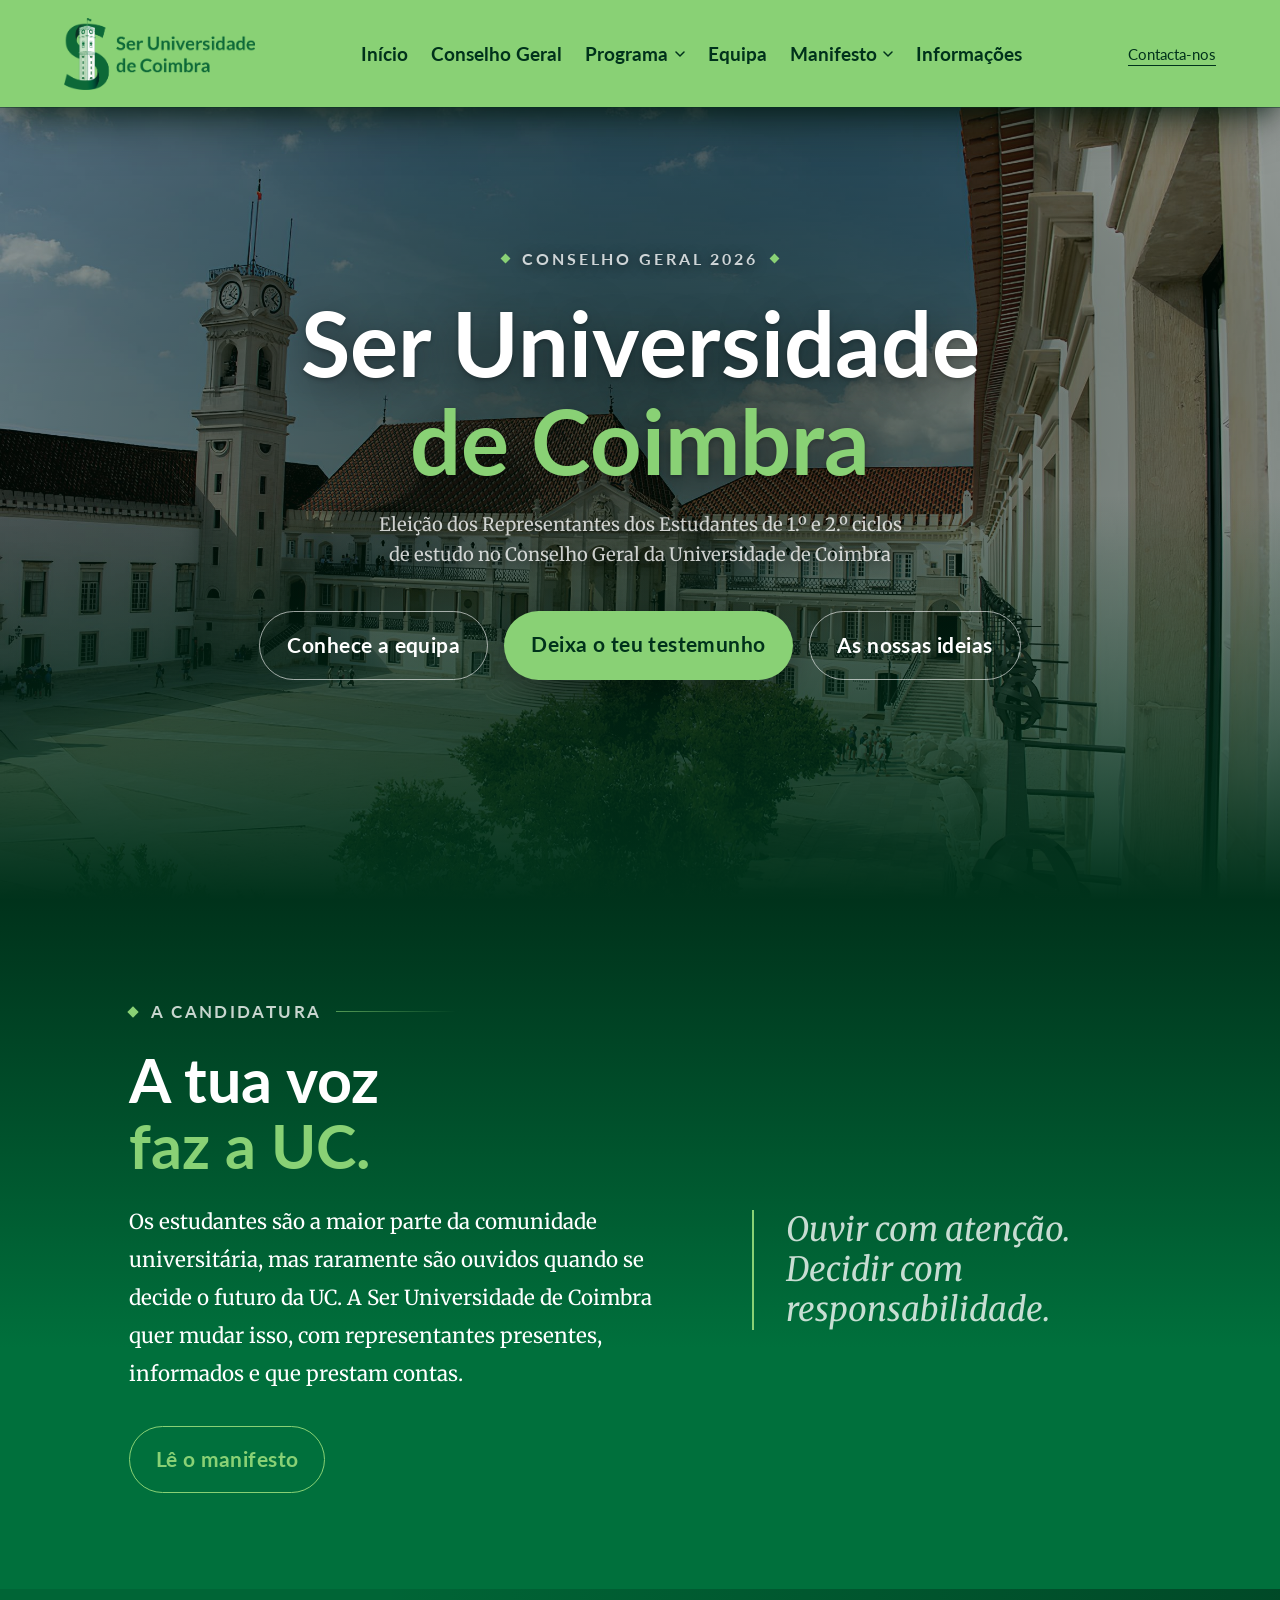
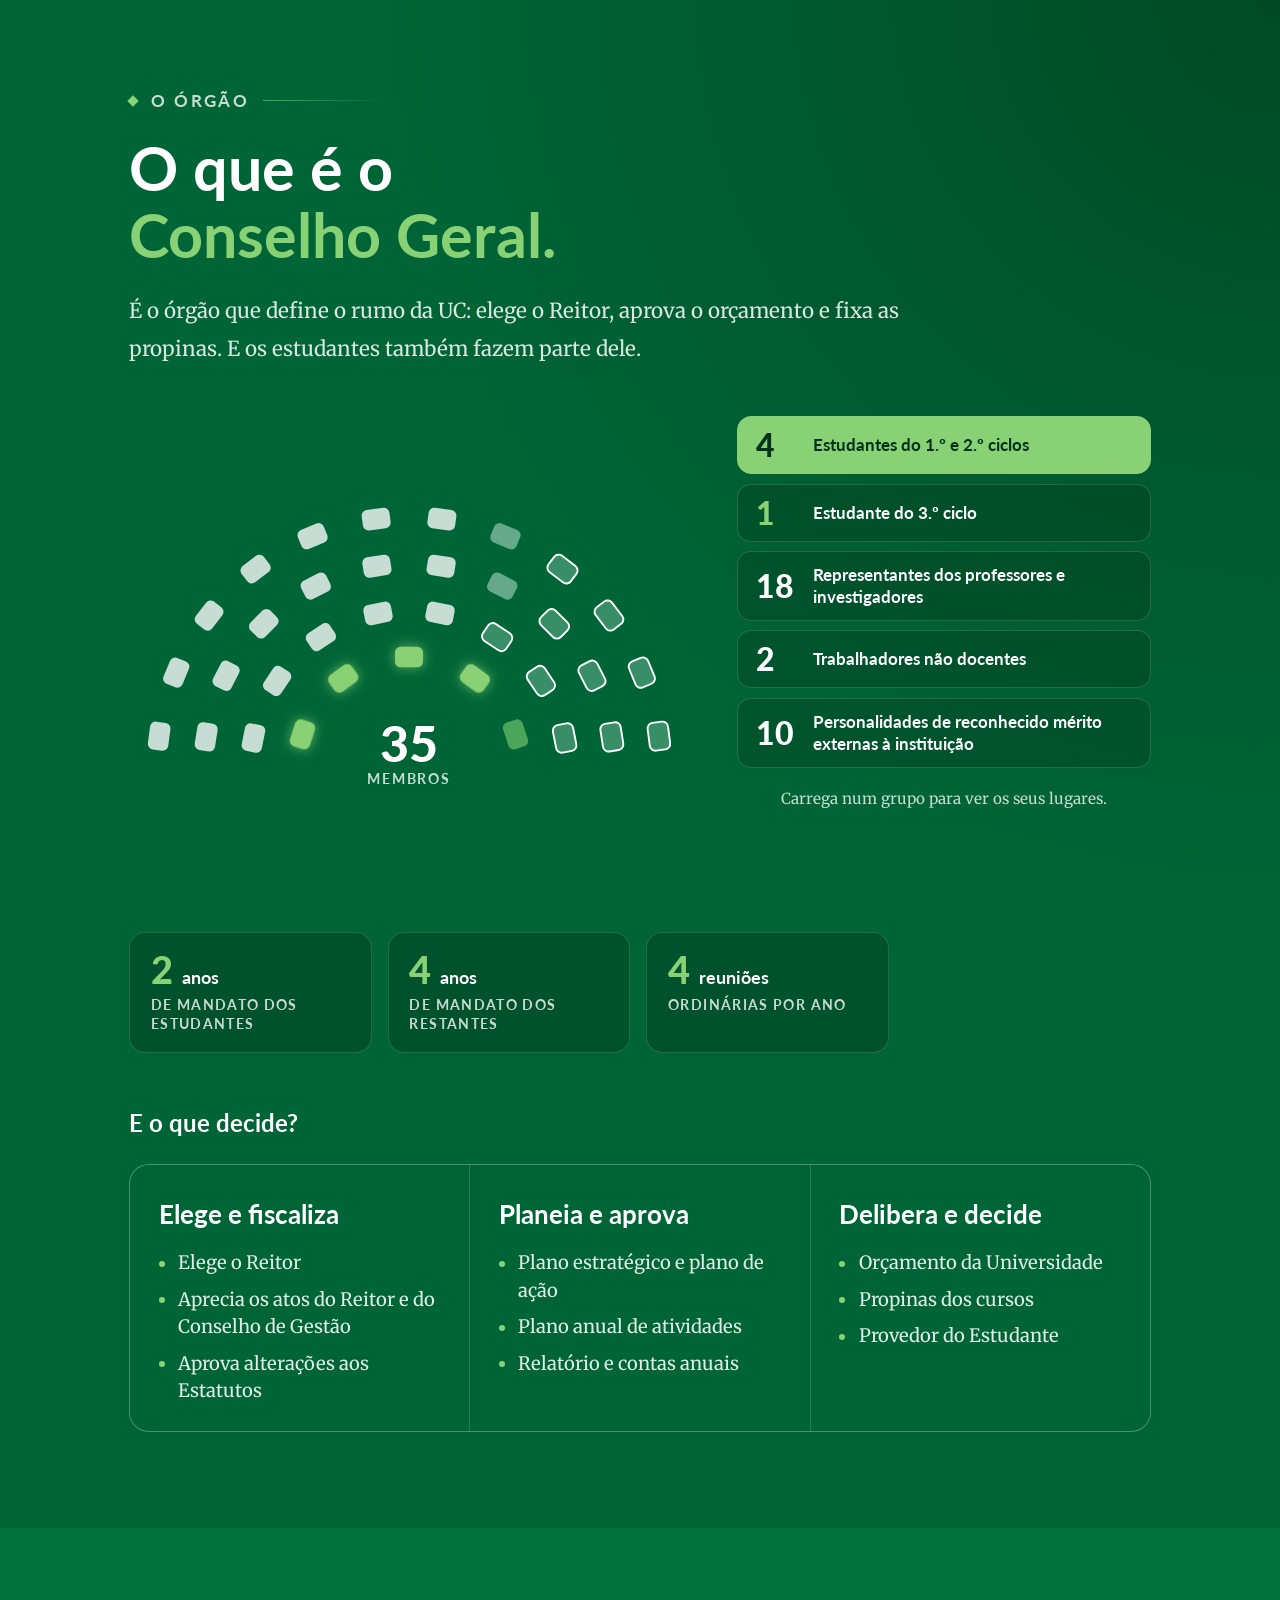
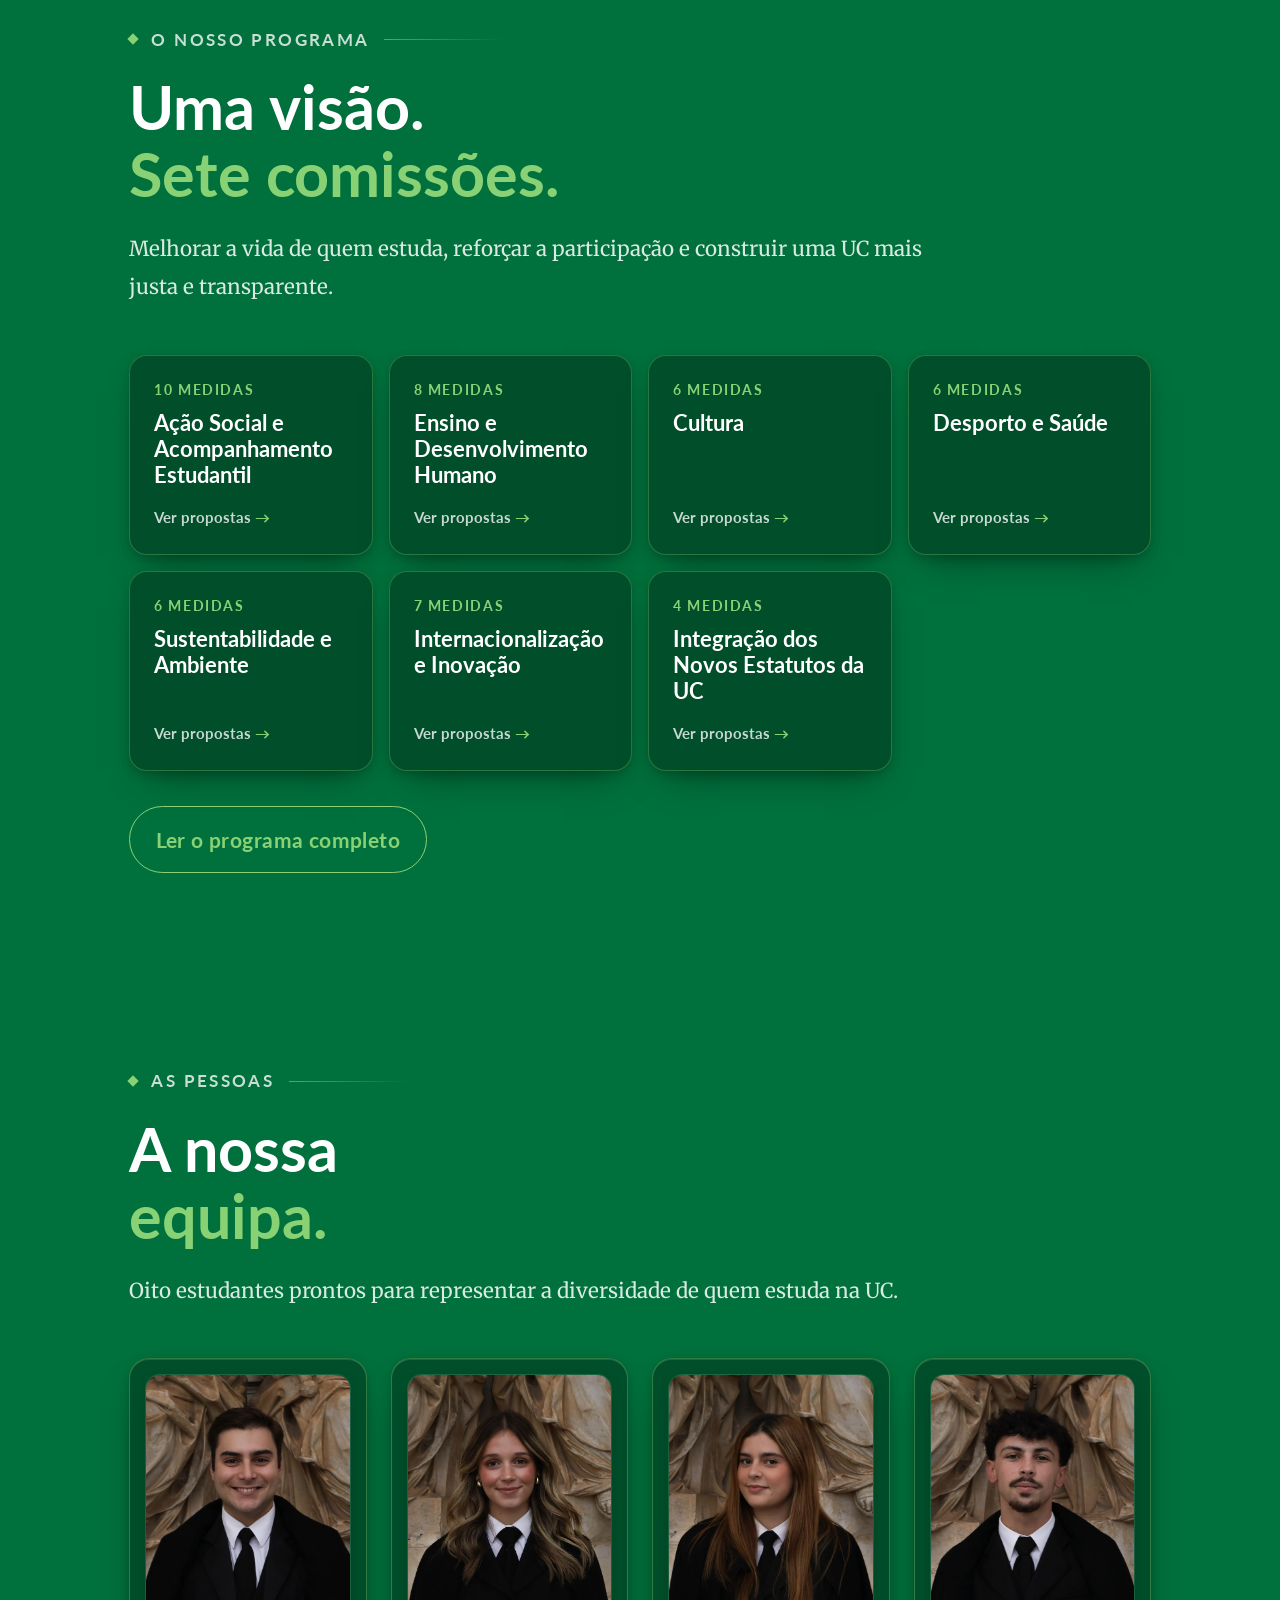
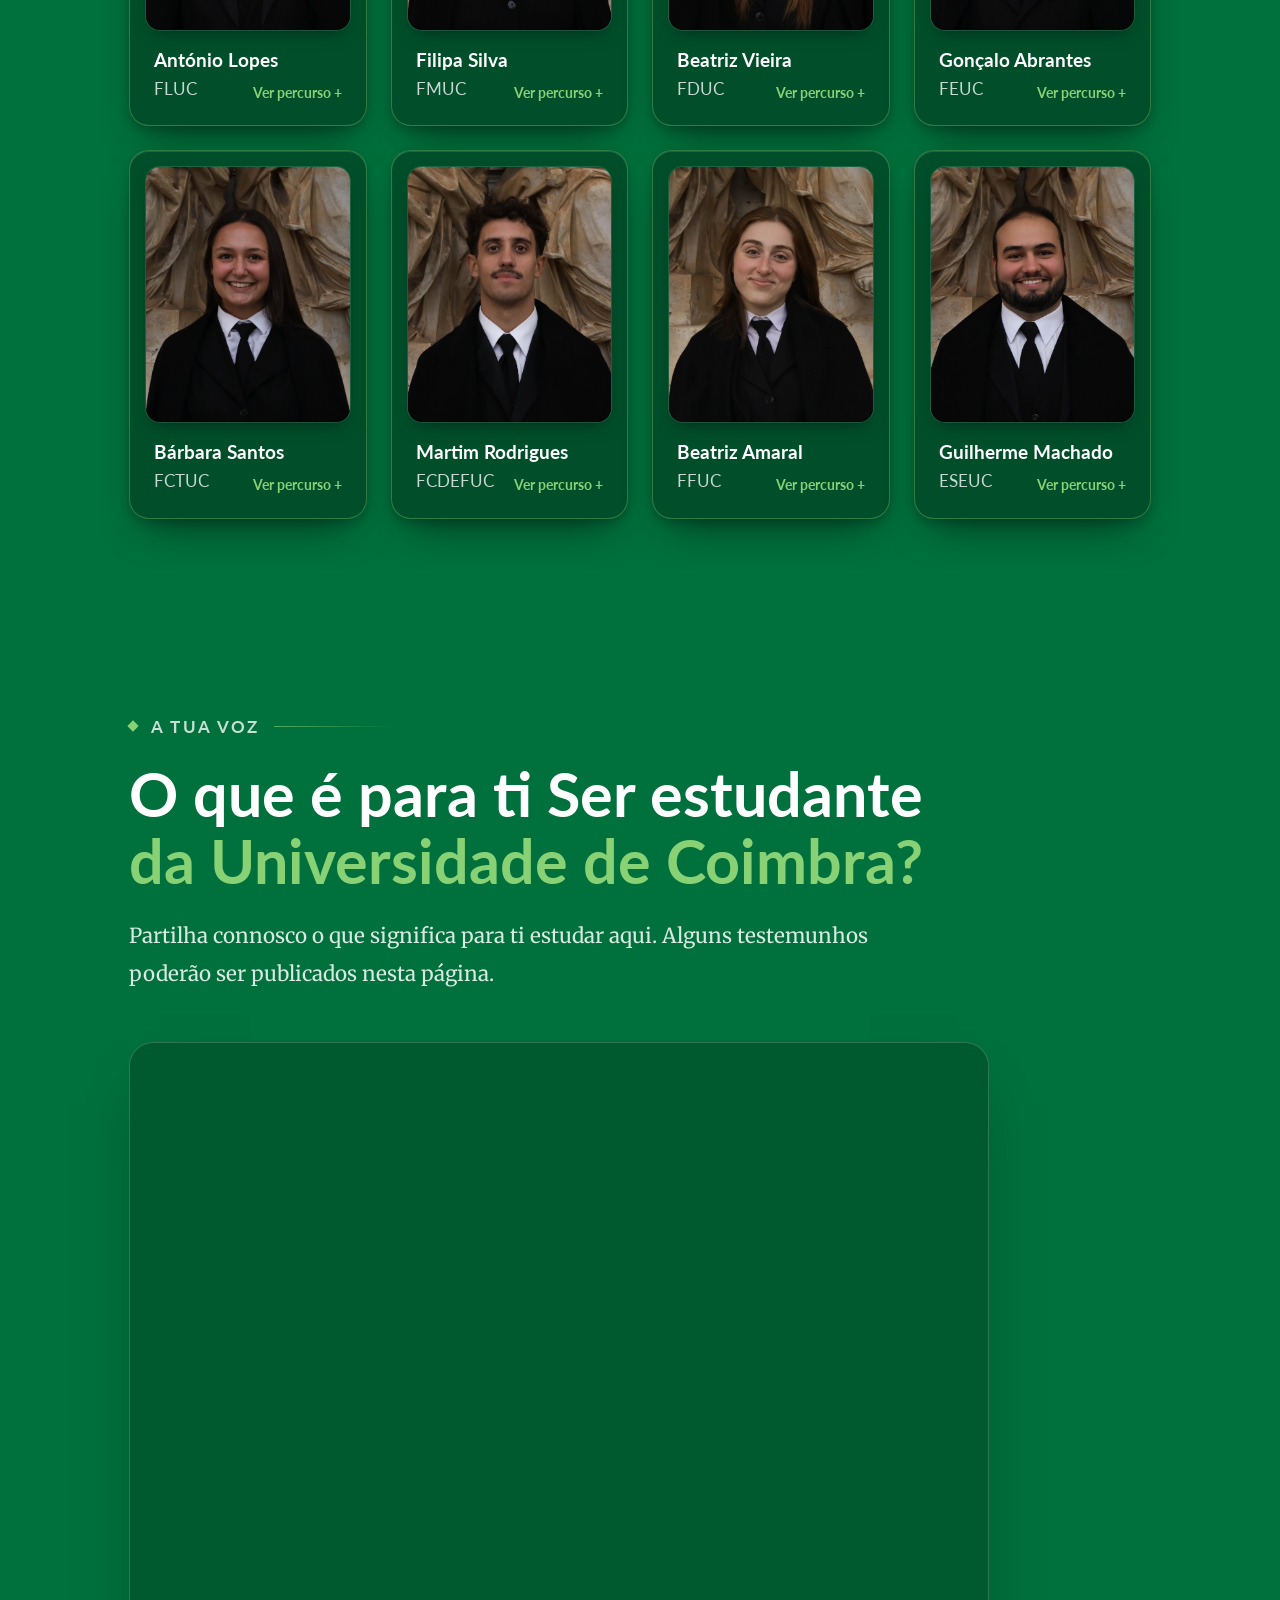
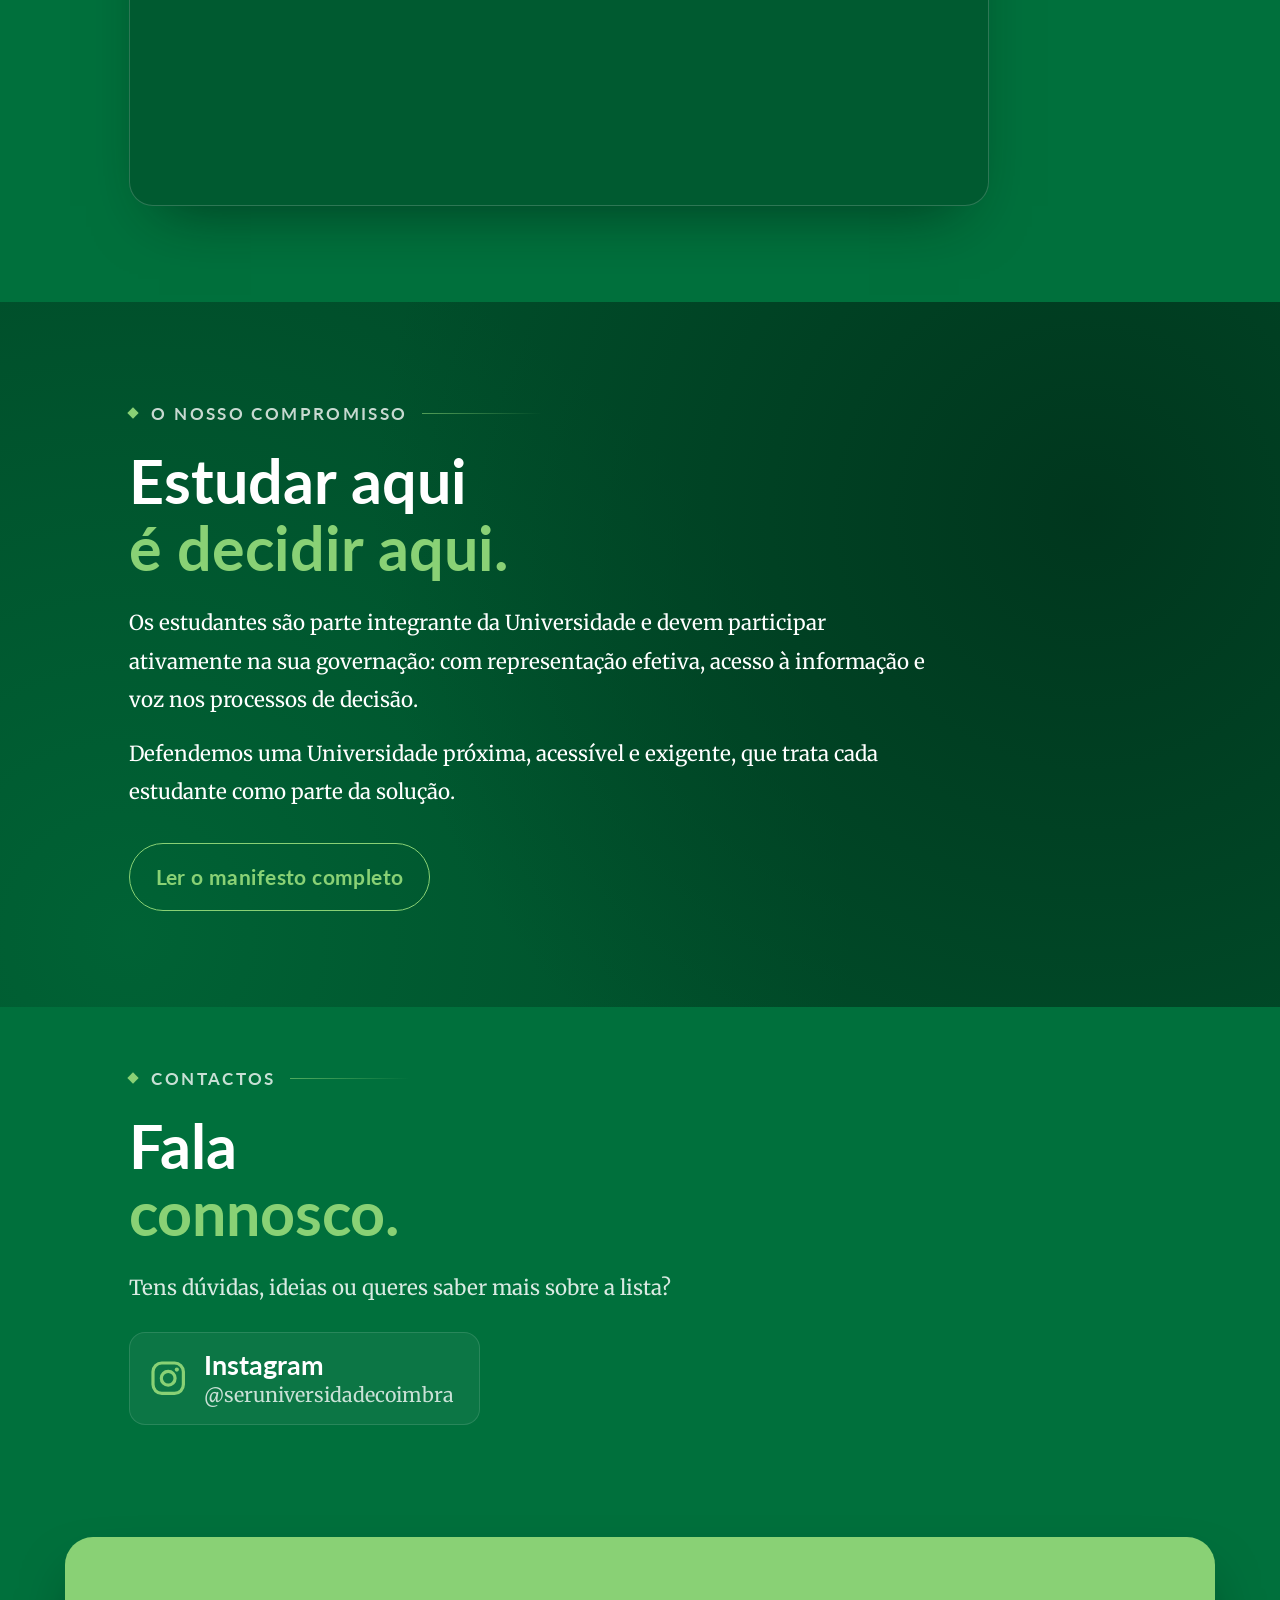
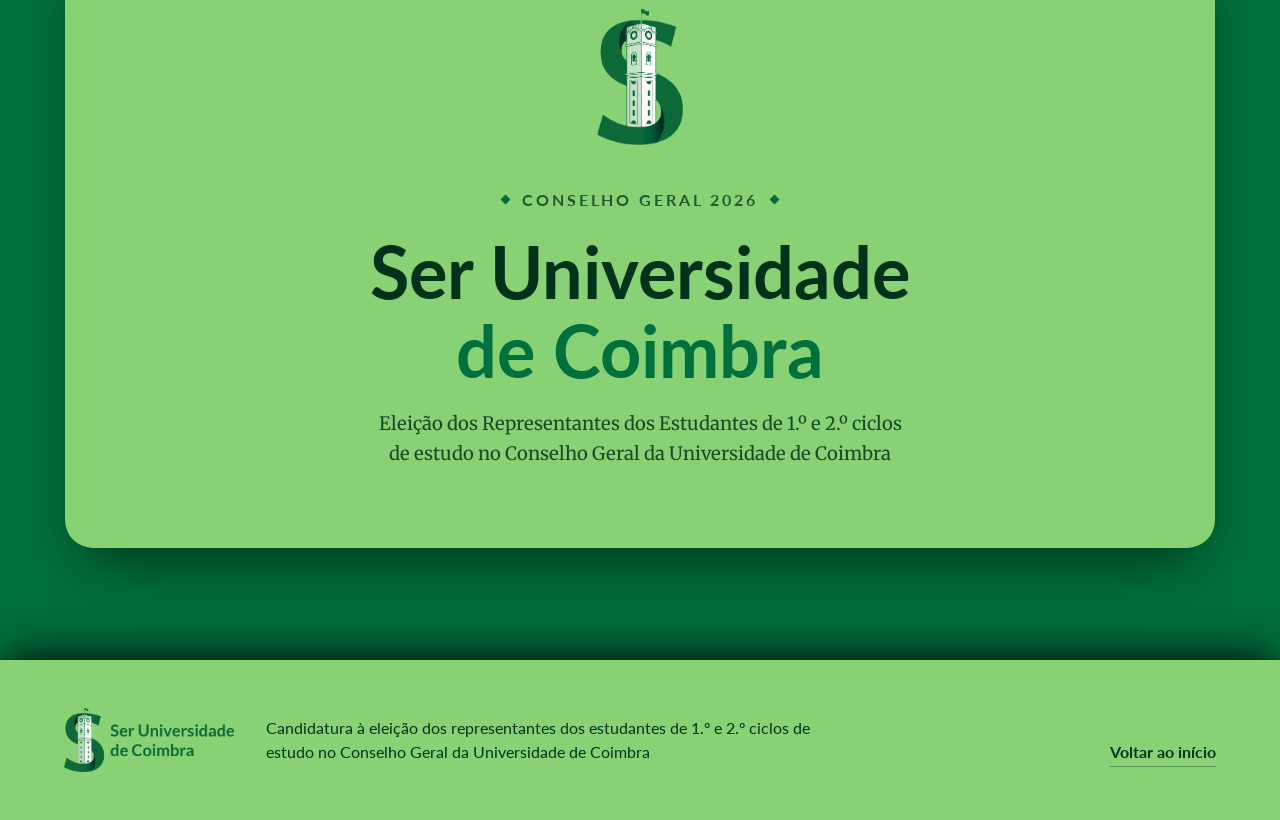
==== commit c198cc3f: "insta" ====
--- a/index.html
+++ b/index.html
@@ -342,10 +342,10 @@
       <h2>Fala <em>connosco.</em></h2>
       <p class="bloco-intro">Tens dúvidas, ideias ou queres saber mais sobre a lista?</p>
       <div class="info-grelha">
-        <a class="info-cartao info-instagram" id="contactos" href="https://www.instagram.com/seruniversidadedecoimbra/" target="_blank" rel="noopener">
+        <a class="info-cartao info-instagram" id="contactos" href="https://www.instagram.com/seruniversidadecoimbra/" target="_blank" rel="noopener">
           <svg class="icone-instagram" viewBox="0 0 24 24" aria-hidden="true"><rect x="2.5" y="2.5" width="19" height="19" rx="5.5" fill="none" stroke="currentColor" stroke-width="2"/><circle cx="12" cy="12" r="4.3" fill="none" stroke="currentColor" stroke-width="2"/><circle cx="17.4" cy="6.6" r="1.3" fill="currentColor"/></svg>
           <strong>Instagram</strong>
-          <span>@seruniversidadedecoimbra</span>
+          <span>@seruniversidadecoimbra</span>
         </a>
       </div>
     </section>
